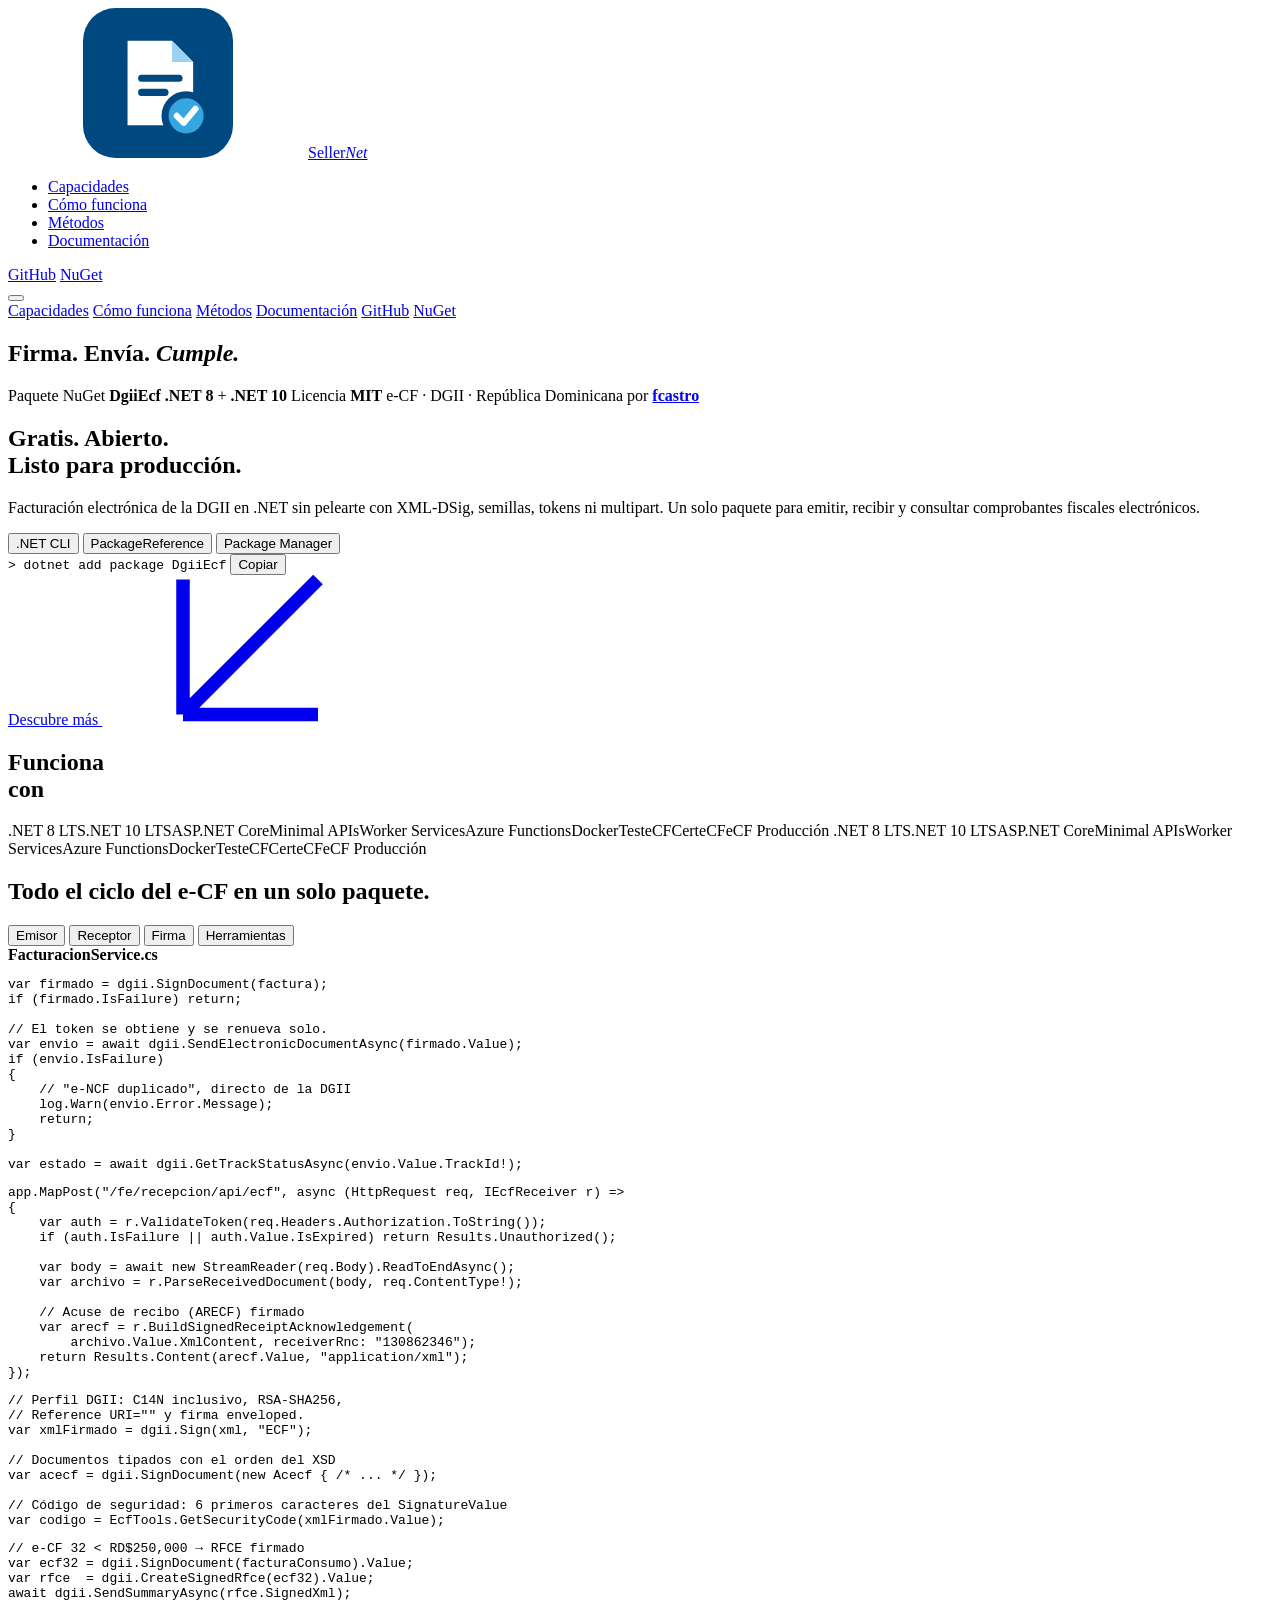
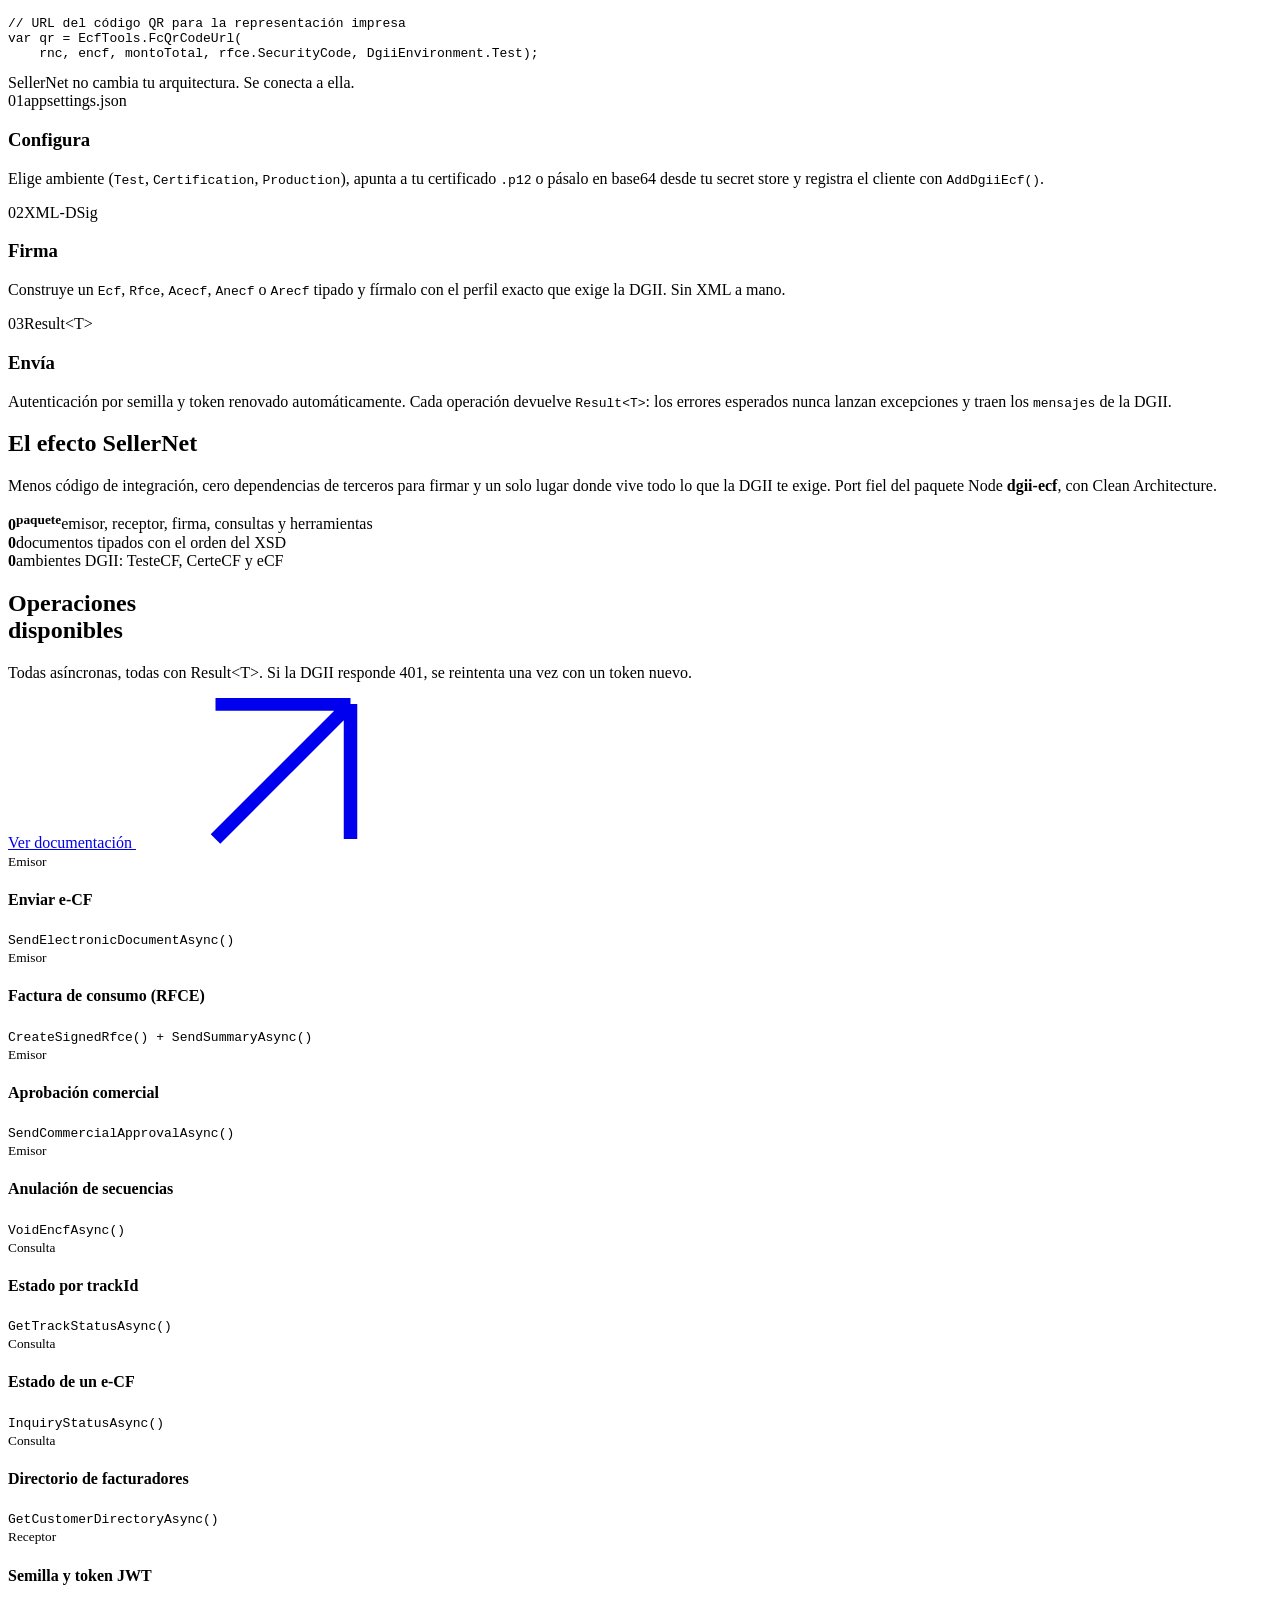
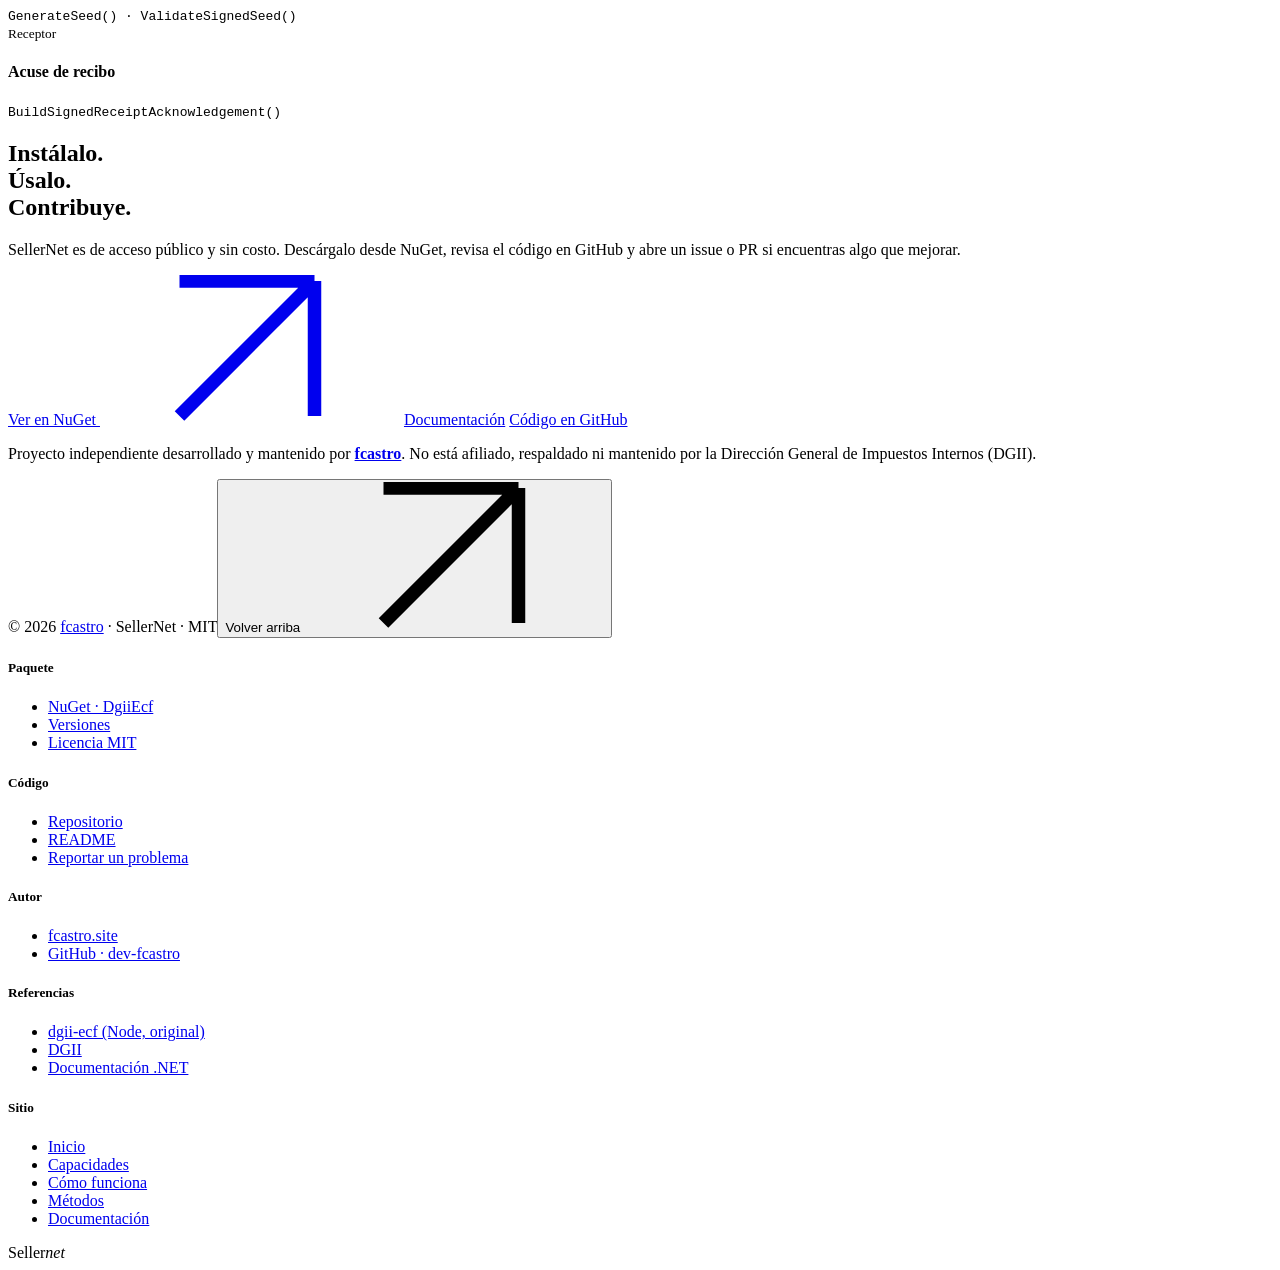
==== site/index.html @ 373ff08d "Add site.js and styles.css for landing page functionality and styling - Implement tabbed command ins" ====
<!doctype html>
<html lang="es">
<head>
<meta charset="utf-8">
<meta name="viewport" content="width=device-width, initial-scale=1">
<title>SellerNet · Facturación electrónica DGII para .NET</title>
<meta name="description" content="SellerNet: paquete NuGet gratuito y open source para la facturación electrónica (e-CF) de la DGII de República Dominicana en .NET 8 y .NET 10. Firma XML-DSig, envío, consultas, RFCE y receptor.">
<meta property="og:title" content="SellerNet · e-CF DGII para .NET">
<meta property="og:description" content="Firma, envía y recibe comprobantes fiscales electrónicos de la DGII desde .NET con un solo paquete NuGet.">
<meta property="og:type" content="website">
<meta name="twitter:card" content="summary">
<link rel="icon" href="/favicon.svg" type="image/svg+xml">
<link rel="preconnect" href="https://fonts.googleapis.com">
<link rel="preconnect" href="https://fonts.gstatic.com" crossorigin>
<link href="https://fonts.googleapis.com/css2?family=Space+Grotesk:wght@400;500;700&family=JetBrains+Mono:wght@400;600&display=swap" rel="stylesheet">
<link rel="stylesheet" href="/styles.css">
</head>
<body>

<svg width="0" height="0" style="position:absolute" aria-hidden="true">
  <symbol id="logo" viewBox="0 0 64 64">
    <rect width="64" height="64" rx="14" fill="#004880"/>
    <path d="M19 14h19l9 9v27H19z" fill="#fff"/>
    <path d="M38 14v9h9" fill="#9CD2F0"/>
    <path d="M25 30h16M25 36h10" stroke="#004880" stroke-width="3" stroke-linecap="round"/>
    <circle cx="44" cy="46" r="9" fill="#35A6E0" stroke="#004880" stroke-width="3"/>
    <path d="m40 46 3 3 5-6" stroke="#fff" stroke-width="2.6" stroke-linecap="round" stroke-linejoin="round" fill="none"/>
  </symbol>
  <symbol id="arrow-dr" viewBox="0 0 10 10"><path d="m9.4.3-9 9m0 0v-9m0 9h9" stroke="currentColor" stroke-width=".9" fill="none"/></symbol>
  <symbol id="arrow-ur" viewBox="0 0 10 10"><path d="m.3 9.4 9-9m0 0v9m0-9h-9" stroke="currentColor" stroke-width=".9" fill="none"/></symbol>
</svg>

<header>
  <div class="frame">
    <nav class="nav" aria-label="Principal">
      <a href="/" class="logo" aria-label="SellerNet, inicio"><svg><use href="#logo"/></svg><span>Seller<em>Net</em></span></a>
      <ul>
        <li><a href="/#capacidades">Capacidades</a></li>
        <li><a href="/#como">Cómo funciona</a></li>
        <li><a href="/#metodos">Métodos</a></li>
        <li><a href="/docs">Documentación</a></li>
      </ul>
      <div class="nav-cta">
        <a class="btn-ghost" href="https://github.com/dev-fcastro/dgii-ecf" target="_blank" rel="noopener"><i></i><i></i><i></i><i></i>GitHub</a>
        <a class="btn" href="https://www.nuget.org/packages/DgiiEcf" target="_blank" rel="noopener">NuGet</a>
      </div>
      <button class="burger" aria-label="Menú" aria-expanded="false" aria-controls="mmenu"><span></span><span></span></button>
    </nav>
  </div>
  <div class="h-rule"></div>
  <div class="mobile-menu" id="mmenu">
    <a href="/#capacidades">Capacidades</a>
    <a href="/#como">Cómo funciona</a>
    <a href="/#metodos">Métodos</a>
    <a href="/docs">Documentación</a>
    <a href="https://github.com/dev-fcastro/dgii-ecf" target="_blank" rel="noopener">GitHub</a>
    <a href="https://www.nuget.org/packages/DgiiEcf" target="_blank" rel="noopener">NuGet</a>
  </div>
</header>

<main>
  <!-- HERO -->
  <section>
    <div class="frame">
      <div class="hero-title">
        <h1>
          <span class="ln" style="--i:0">Firma.</span>
          <span class="ln" style="--i:1">Envía.</span>
          <span class="ln" style="--i:2"><em>Cumple.</em></span>
        </h1>
        <div class="hero-kicker">
          <span>Paquete NuGet <b>DgiiEcf</b></span>
          <span><b>.NET 8</b> + <b>.NET 10</b></span>
          <span>Licencia <b>MIT</b></span>
          <span>e-CF · DGII · República Dominicana</span>
          <span>por <a href="https://www.fcastro.site" target="_blank" rel="noopener"><b>fcastro</b></a></span>
        </div>
      </div>
    </div>
    <div class="h-rule"></div>
    <div class="frame">
      <div class="hero-free">
        <div>
          <h2>Gratis. Abierto.<br>Listo para producción.</h2>
          <p class="muted">Facturación electrónica de la DGII en .NET sin pelearte con XML-DSig, semillas, tokens ni multipart. Un solo paquete para emitir, recibir y consultar comprobantes fiscales electrónicos.</p>
        </div>
        <div class="install" id="install">
          <div class="install-tabs" role="tablist">
            <button role="tab" aria-selected="true" data-cmd="dotnet add package DgiiEcf" data-prefix="&gt;">.NET CLI</button>
            <button role="tab" aria-selected="false" data-cmd='&lt;PackageReference Include="DgiiEcf" Version="1.0.0" /&gt;' data-prefix="">PackageReference</button>
            <button role="tab" aria-selected="false" data-cmd="Install-Package DgiiEcf" data-prefix="PM&gt;">Package Manager</button>
          </div>
          <div class="install-body">
            <code><span class="p">&gt; </span><span class="cmd">dotnet add package DgiiEcf</span></code>
            <button class="copy" type="button">Copiar</button>
          </div>
        </div>
        <a href="#capacidades" class="scroll-hint">Descubre más <svg class="arrow"><use href="#arrow-dr"/></svg></a>
      </div>
    </div>
    <div class="h-rule"></div>
    <div class="frame">
      <div class="works">
        <h2>Funciona<br>con</h2>
        <div class="marquee" aria-label="Compatibilidad">
          <div class="marquee-track">
            <span>.NET 8 LTS</span><span>.NET 10 LTS</span><span>ASP.NET Core</span><span>Minimal APIs</span><span>Worker Services</span><span>Azure Functions</span><span>Docker</span><span>TesteCF</span><span>CerteCF</span><span>eCF Producción</span>
            <span aria-hidden="true">.NET 8 LTS</span><span aria-hidden="true">.NET 10 LTS</span><span aria-hidden="true">ASP.NET Core</span><span aria-hidden="true">Minimal APIs</span><span aria-hidden="true">Worker Services</span><span aria-hidden="true">Azure Functions</span><span aria-hidden="true">Docker</span><span aria-hidden="true">TesteCF</span><span aria-hidden="true">CerteCF</span><span aria-hidden="true">eCF Producción</span>
          </div>
        </div>
      </div>
    </div>
    <div class="h-rule"></div>
  </section>

  <!-- CAPACIDADES -->
  <section id="capacidades">
    <div class="frame">
      <div class="help">
        <div class="help-left">
          <h2 class="h2 reveal">Todo el ciclo del e-CF en un solo paquete.</h2>
          <div>
            <div class="roles" role="tablist" aria-label="Capacidades">
              <button role="tab" aria-selected="true" data-role="emisor">Emisor</button>
              <button role="tab" aria-selected="false" data-role="receptor">Receptor</button>
              <button role="tab" aria-selected="false" data-role="firma">Firma</button>
              <button role="tab" aria-selected="false" data-role="tools">Herramientas</button>
            </div>
            <div class="tags" id="tags"></div>
          </div>
        </div>
        <div class="help-right">
          <div class="window">
            <div class="window-bar"><i></i><i></i><i></i><b id="fname">FacturacionService.cs</b></div>
            <pre class="code-pane on" data-pane="emisor"><span class="k">var</span> firmado = dgii.<span class="m">SignDocument</span>(factura);
<span class="k">if</span> (firmado.IsFailure) <span class="k">return</span>;

<span class="c">// El token se obtiene y se renueva solo.</span>
<span class="k">var</span> envio = <span class="k">await</span> dgii.<span class="m">SendElectronicDocumentAsync</span>(firmado.Value);
<span class="k">if</span> (envio.IsFailure)
{
    <span class="c">// "e-NCF duplicado", directo de la DGII</span>
    log.<span class="m">Warn</span>(envio.Error.Message);
    <span class="k">return</span>;
}

<span class="k">var</span> estado = <span class="k">await</span> dgii.<span class="m">GetTrackStatusAsync</span>(envio.Value.TrackId!);</pre>
            <pre class="code-pane" data-pane="receptor">app.<span class="m">MapPost</span>(<span class="s">"/fe/recepcion/api/ecf"</span>, <span class="k">async</span> (<span class="t">HttpRequest</span> req, <span class="t">IEcfReceiver</span> r) =&gt;
{
    <span class="k">var</span> auth = r.<span class="m">ValidateToken</span>(req.Headers.Authorization.<span class="m">ToString</span>());
    <span class="k">if</span> (auth.IsFailure || auth.Value.IsExpired) <span class="k">return</span> <span class="t">Results</span>.<span class="m">Unauthorized</span>();

    <span class="k">var</span> body = <span class="k">await new</span> <span class="t">StreamReader</span>(req.Body).<span class="m">ReadToEndAsync</span>();
    <span class="k">var</span> archivo = r.<span class="m">ParseReceivedDocument</span>(body, req.ContentType!);

    <span class="c">// Acuse de recibo (ARECF) firmado</span>
    <span class="k">var</span> arecf = r.<span class="m">BuildSignedReceiptAcknowledgement</span>(
        archivo.Value.XmlContent, receiverRnc: <span class="s">"130862346"</span>);
    <span class="k">return</span> <span class="t">Results</span>.<span class="m">Content</span>(arecf.Value, <span class="s">"application/xml"</span>);
});</pre>
            <pre class="code-pane" data-pane="firma"><span class="c">// Perfil DGII: C14N inclusivo, RSA-SHA256,</span>
<span class="c">// Reference URI="" y firma enveloped.</span>
<span class="k">var</span> xmlFirmado = dgii.<span class="m">Sign</span>(xml, <span class="s">"ECF"</span>);

<span class="c">// Documentos tipados con el orden del XSD</span>
<span class="k">var</span> acecf = dgii.<span class="m">SignDocument</span>(<span class="k">new</span> <span class="t">Acecf</span> { <span class="c">/* ... */</span> });

<span class="c">// Código de seguridad: 6 primeros caracteres del SignatureValue</span>
<span class="k">var</span> codigo = <span class="t">EcfTools</span>.<span class="m">GetSecurityCode</span>(xmlFirmado.Value);</pre>
            <pre class="code-pane" data-pane="tools"><span class="c">// e-CF 32 &lt; RD$250,000 → RFCE firmado</span>
<span class="k">var</span> ecf32 = dgii.<span class="m">SignDocument</span>(facturaConsumo).Value;
<span class="k">var</span> rfce  = dgii.<span class="m">CreateSignedRfce</span>(ecf32).Value;
<span class="k">await</span> dgii.<span class="m">SendSummaryAsync</span>(rfce.SignedXml);

<span class="c">// URL del código QR para la representación impresa</span>
<span class="k">var</span> qr = <span class="t">EcfTools</span>.<span class="m">FcQrCodeUrl</span>(
    rnc, encf, montoTotal, rfce.SecurityCode, <span class="t">DgiiEnvironment</span>.Test);</pre>
          </div>
        </div>
      </div>
    </div>
    <div class="h-rule"></div>
  </section>

  <!-- COMO FUNCIONA -->
  <section id="como">
    <div class="frame">
      <div class="stack">
        <div class="stack-title"><div>SellerNet no cambia tu arquitectura. <span>Se conecta a ella.</span></div></div>
        <div class="cards">
          <article class="card">
            <div class="num"><span>01</span><span>appsettings.json</span></div>
            <div>
              <h3>Configura</h3>
              <p>Elige ambiente (<code>Test</code>, <code>Certification</code>, <code>Production</code>), apunta a tu certificado <code>.p12</code> o pásalo en base64 desde tu secret store y registra el cliente con <code>AddDgiiEcf()</code>.</p>
            </div>
          </article>
          <article class="card">
            <div class="num"><span>02</span><span>XML-DSig</span></div>
            <div>
              <h3>Firma</h3>
              <p>Construye un <code>Ecf</code>, <code>Rfce</code>, <code>Acecf</code>, <code>Anecf</code> o <code>Arecf</code> tipado y fírmalo con el perfil exacto que exige la DGII. Sin XML a mano.</p>
            </div>
          </article>
          <article class="card">
            <div class="num"><span>03</span><span>Result&lt;T&gt;</span></div>
            <div>
              <h3>Envía</h3>
              <p>Autenticación por semilla y token renovado automáticamente. Cada operación devuelve <code>Result&lt;T&gt;</code>: los errores esperados nunca lanzan excepciones y traen los <code>mensajes</code> de la DGII.</p>
            </div>
          </article>
        </div>
      </div>
    </div>
    <div class="h-rule"></div>
  </section>

  <!-- NUMEROS -->
  <section>
    <div class="frame">
      <div class="effect">
        <div class="effect-intro">
          <h2 class="h2 reveal">El efecto SellerNet</h2>
          <p class="caps muted">Menos código de integración, cero dependencias de terceros para firmar y un solo lugar donde vive todo lo que la DGII te exige. Port fiel del paquete Node <b>dgii-ecf</b>, con Clean Architecture.</p>
        </div>
        <div class="effect-grid">
          <div class="stat big"><b><span data-count="1">0</span><sup>paquete</sup></b><span class="caps">emisor, receptor, firma, consultas y herramientas</span></div>
          <div class="stat"><b><span data-count="5">0</span></b><span class="caps">documentos tipados con el orden del XSD</span></div>
          <div class="stat"><b><span data-count="3">0</span></b><span class="caps">ambientes DGII: TesteCF, CerteCF y eCF</span></div>
        </div>
      </div>
    </div>
    <div class="h-rule"></div>
  </section>

  <!-- API -->
  <section id="metodos" class="dark">
    <div class="frame">
      <div class="api">
        <div class="api-head">
          <h2 class="h2 reveal">Operaciones<br>disponibles</h2>
          <p>Todas asíncronas, todas con <code style="font-family:var(--mono)">Result&lt;T&gt;</code>. Si la DGII responde 401, se reintenta una vez con un token nuevo.</p>
          <a class="btn light" href="/docs">Ver documentación <svg class="arrow"><use href="#arrow-ur"/></svg></a>
        </div>
        <div class="ops">
          <div class="op"><small>Emisor</small><h4>Enviar e-CF</h4><code>SendElectronicDocumentAsync()</code></div>
          <div class="op"><small>Emisor</small><h4>Factura de consumo (RFCE)</h4><code>CreateSignedRfce() + SendSummaryAsync()</code></div>
          <div class="op"><small>Emisor</small><h4>Aprobación comercial</h4><code>SendCommercialApprovalAsync()</code></div>
          <div class="op"><small>Emisor</small><h4>Anulación de secuencias</h4><code>VoidEncfAsync()</code></div>
          <div class="op"><small>Consulta</small><h4>Estado por trackId</h4><code>GetTrackStatusAsync()</code></div>
          <div class="op"><small>Consulta</small><h4>Estado de un e-CF</h4><code>InquiryStatusAsync()</code></div>
          <div class="op"><small>Consulta</small><h4>Directorio de facturadores</h4><code>GetCustomerDirectoryAsync()</code></div>
          <div class="op"><small>Receptor</small><h4>Semilla y token JWT</h4><code>GenerateSeed() · ValidateSignedSeed()</code></div>
          <div class="op"><small>Receptor</small><h4>Acuse de recibo</h4><code>BuildSignedReceiptAcknowledgement()</code></div>
        </div>
      </div>
    </div>
  </section>

  <!-- CTA -->
  <section>
    <div class="frame">
      <div class="cta">
        <h2 class="reveal">Instálalo.<br>Úsalo.<br><span>Contribuye.</span></h2>
        <div class="cta-actions">
          <p class="caps muted">SellerNet es de acceso público y sin costo. Descárgalo desde NuGet, revisa el código en GitHub y abre un issue o PR si encuentras algo que mejorar.</p>
          <div>
            <a class="btn" href="https://www.nuget.org/packages/DgiiEcf" target="_blank" rel="noopener">Ver en NuGet <svg class="arrow"><use href="#arrow-ur"/></svg></a>
            <a class="btn-ghost" href="/docs"><i></i><i></i><i></i><i></i>Documentación</a>
            <a class="btn-ghost" href="https://github.com/dev-fcastro/dgii-ecf" target="_blank" rel="noopener"><i></i><i></i><i></i><i></i>Código en GitHub</a>
          </div>
        </div>
        <span class="sq bl"></span><span class="sq br"></span>
      </div>
    </div>
    <div class="h-rule"></div>
    <div class="frame"><p class="disclaimer">Proyecto independiente desarrollado y mantenido por <a href="https://www.fcastro.site" target="_blank" rel="noopener"><b>fcastro</b></a>. No está afiliado, respaldado ni mantenido por la Dirección General de Impuestos Internos (DGII).</p></div>
  </section>
</main>

<footer>
  <div class="frame">
    <div class="foot-top"><span>© 2026 <a href="https://www.fcastro.site" target="_blank" rel="noopener">fcastro</a> · SellerNet · MIT</span><button type="button" id="totop">Volver arriba <svg class="arrow"><use href="#arrow-ur"/></svg></button></div>
  </div>
  <div class="h-rule"></div>
  <div class="frame">
    <div class="foot-nav">
      <div><h5>Paquete</h5><ul>
        <li><a href="https://www.nuget.org/packages/DgiiEcf" target="_blank" rel="noopener">NuGet · DgiiEcf</a></li>
        <li><a href="https://www.nuget.org/packages/DgiiEcf#versions-body-tab" target="_blank" rel="noopener">Versiones</a></li>
        <li><a href="https://github.com/dev-fcastro/dgii-ecf/blob/master/LICENSE" target="_blank" rel="noopener">Licencia MIT</a></li>
      </ul></div>
      <div><h5>Código</h5><ul>
        <li><a href="https://github.com/dev-fcastro/dgii-ecf" target="_blank" rel="noopener">Repositorio</a></li>
        <li><a href="https://github.com/dev-fcastro/dgii-ecf#readme" target="_blank" rel="noopener">README</a></li>
        <li><a href="https://github.com/dev-fcastro/dgii-ecf/issues" target="_blank" rel="noopener">Reportar un problema</a></li>
      </ul></div>
      <div><h5>Autor</h5><ul>
        <li><a href="https://www.fcastro.site" target="_blank" rel="noopener">fcastro.site</a></li>
        <li><a href="https://github.com/dev-fcastro" target="_blank" rel="noopener">GitHub · dev-fcastro</a></li>
      </ul></div>
      <div><h5>Referencias</h5><ul>
        <li><a href="https://github.com/victors1681/dgii-ecf" target="_blank" rel="noopener">dgii-ecf (Node, original)</a></li>
        <li><a href="https://dgii.gov.do" target="_blank" rel="noopener">DGII</a></li>
        <li><a href="https://learn.microsoft.com/dotnet/" target="_blank" rel="noopener">Documentación .NET</a></li>
      </ul></div>
      <div><h5>Sitio</h5><ul>
        <li><a href="/">Inicio</a></li>
        <li><a href="/#capacidades">Capacidades</a></li>
        <li><a href="/#como">Cómo funciona</a></li>
        <li><a href="/#metodos">Métodos</a></li>
        <li><a href="/docs">Documentación</a></li>
      </ul></div>
    </div>
  </div>
  <div class="h-rule"></div>
  <div class="frame"><div class="foot-logo" aria-hidden="true"><span>Seller<em>net</em></span></div></div>
</footer>

<script src="/site.js" defer></script>
</body>
</html>
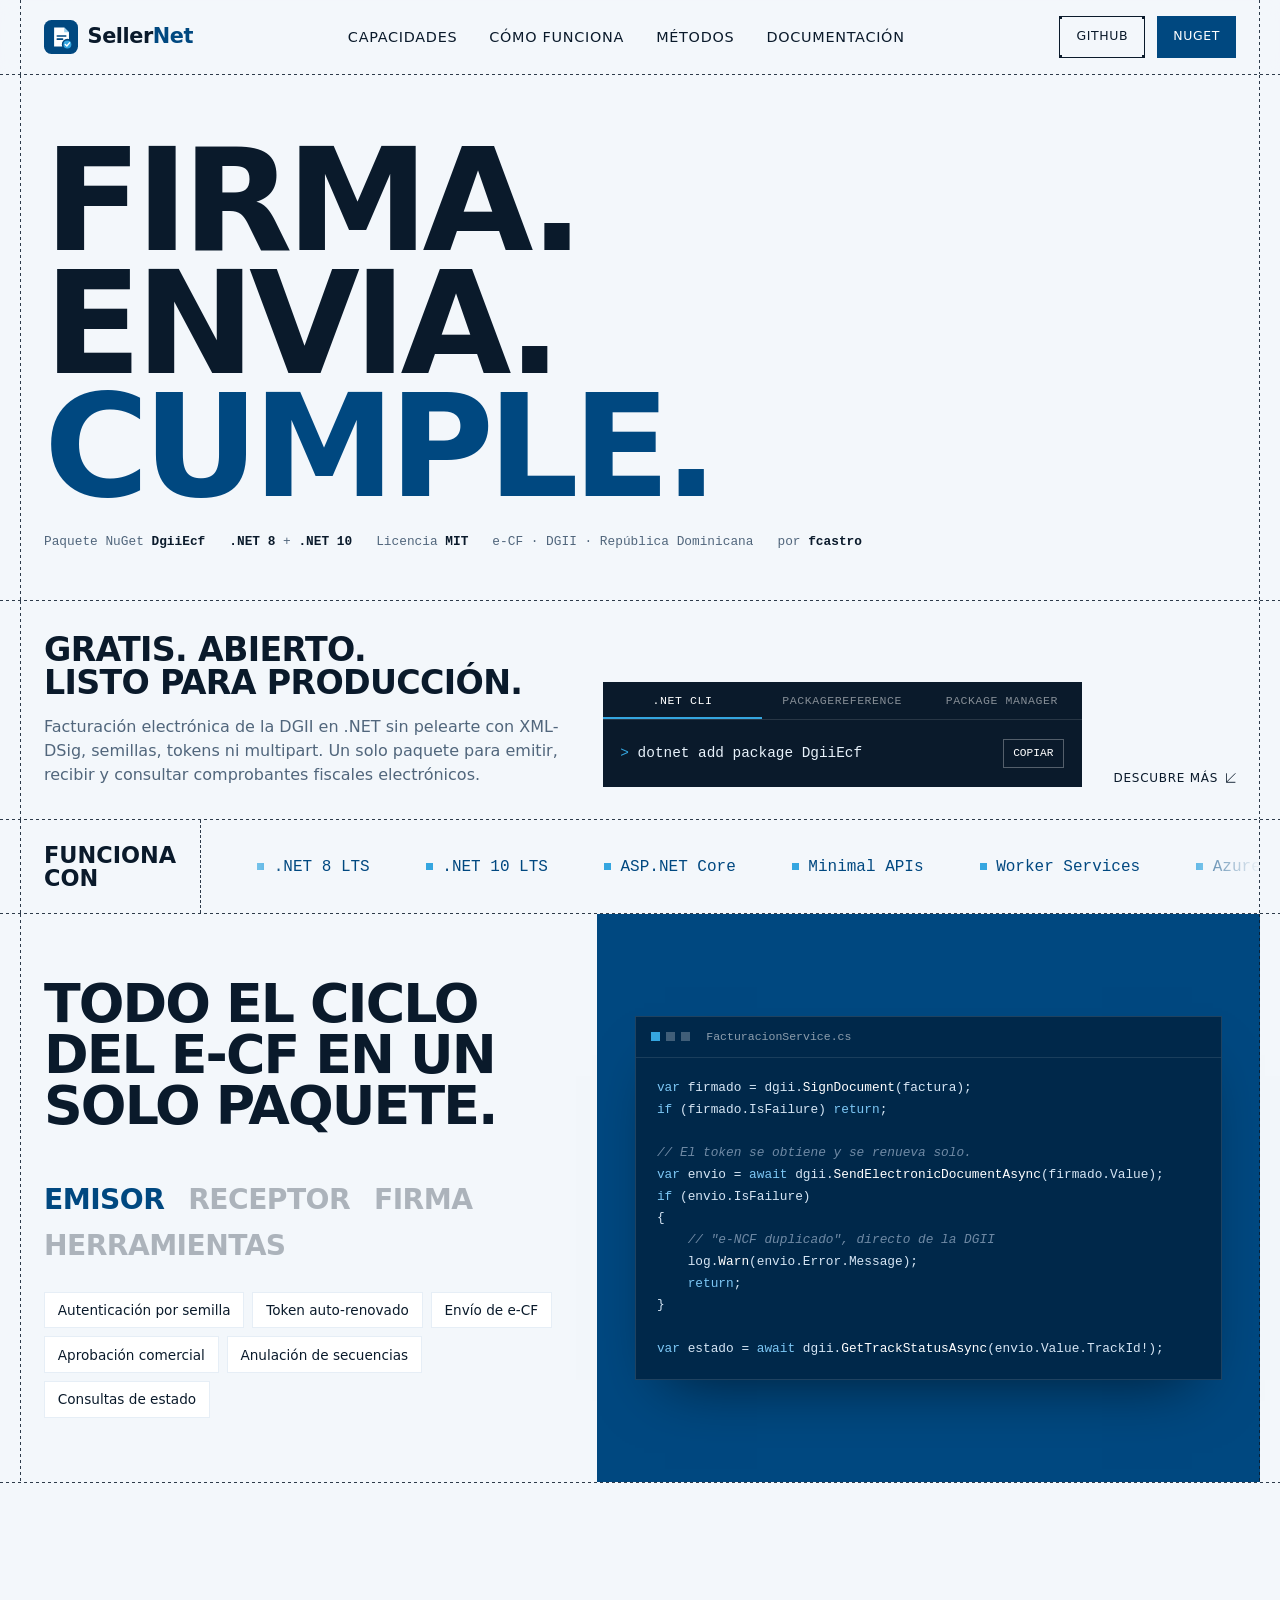
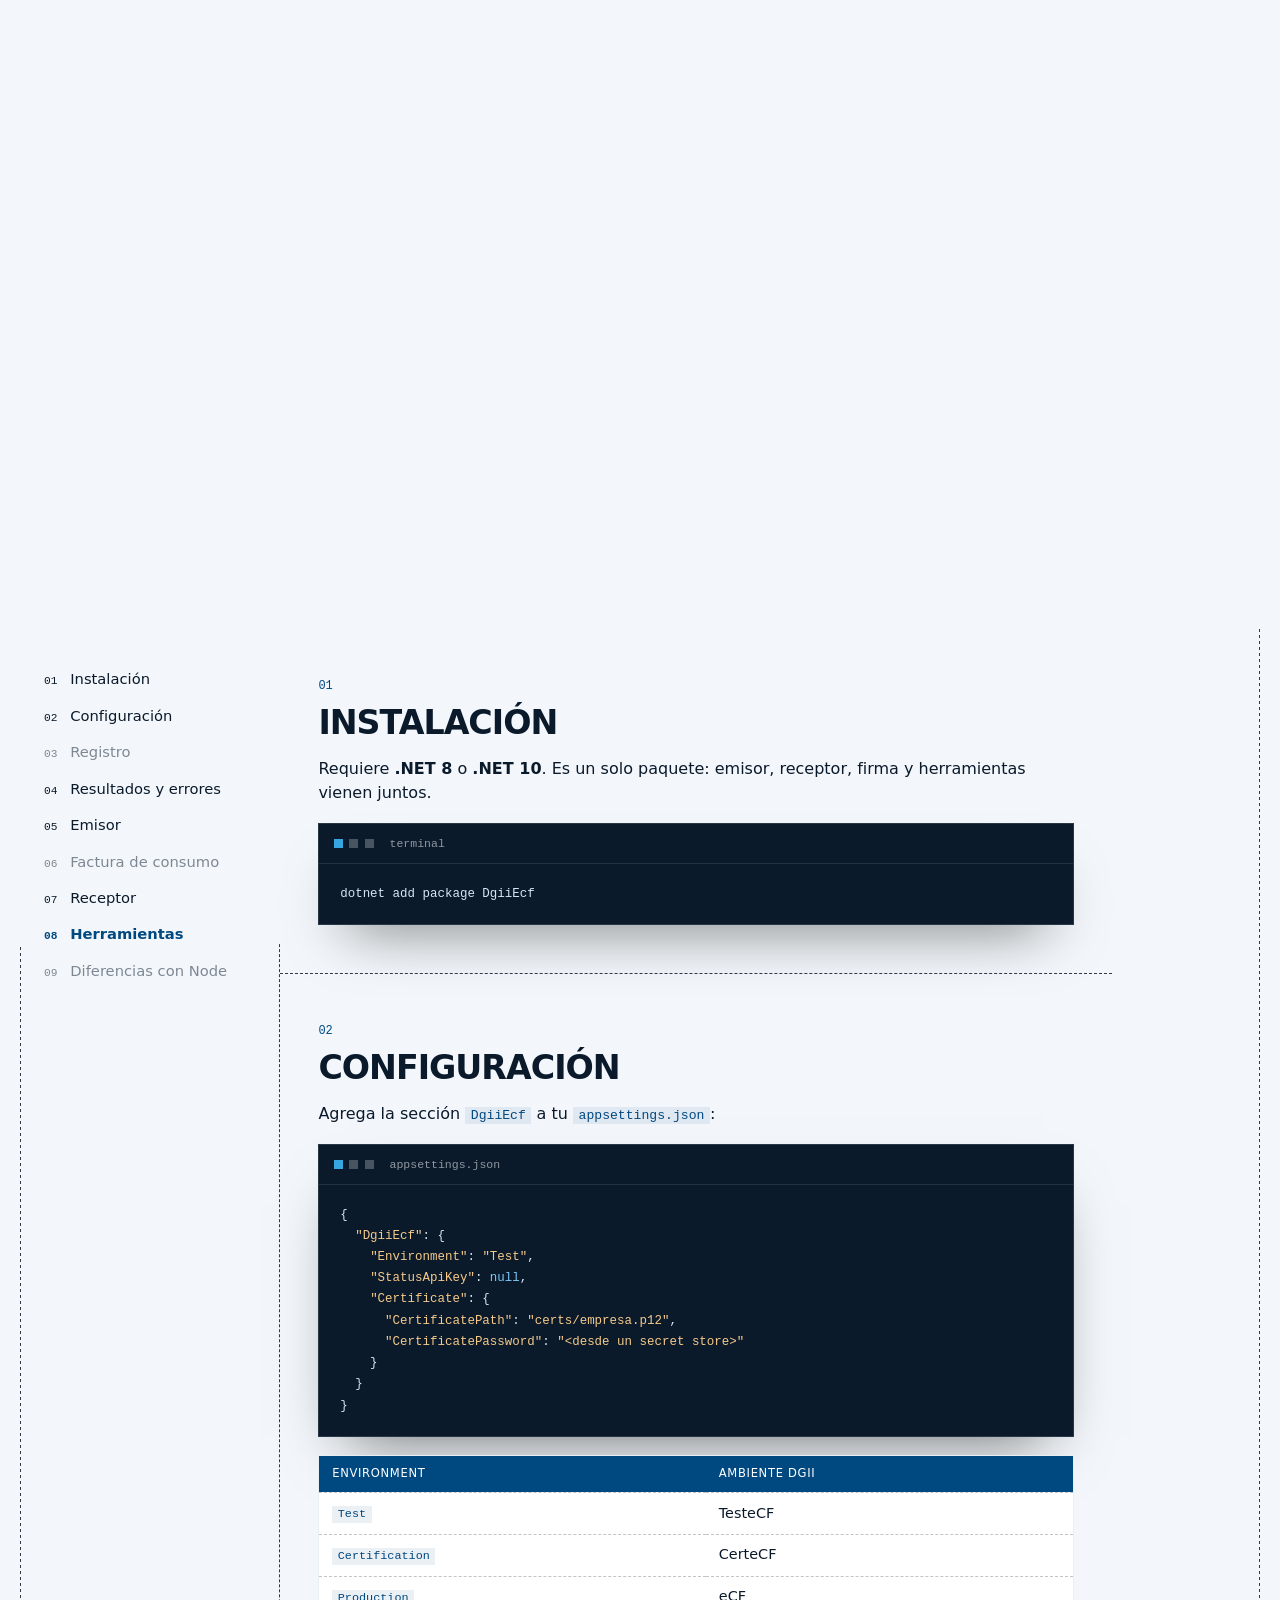
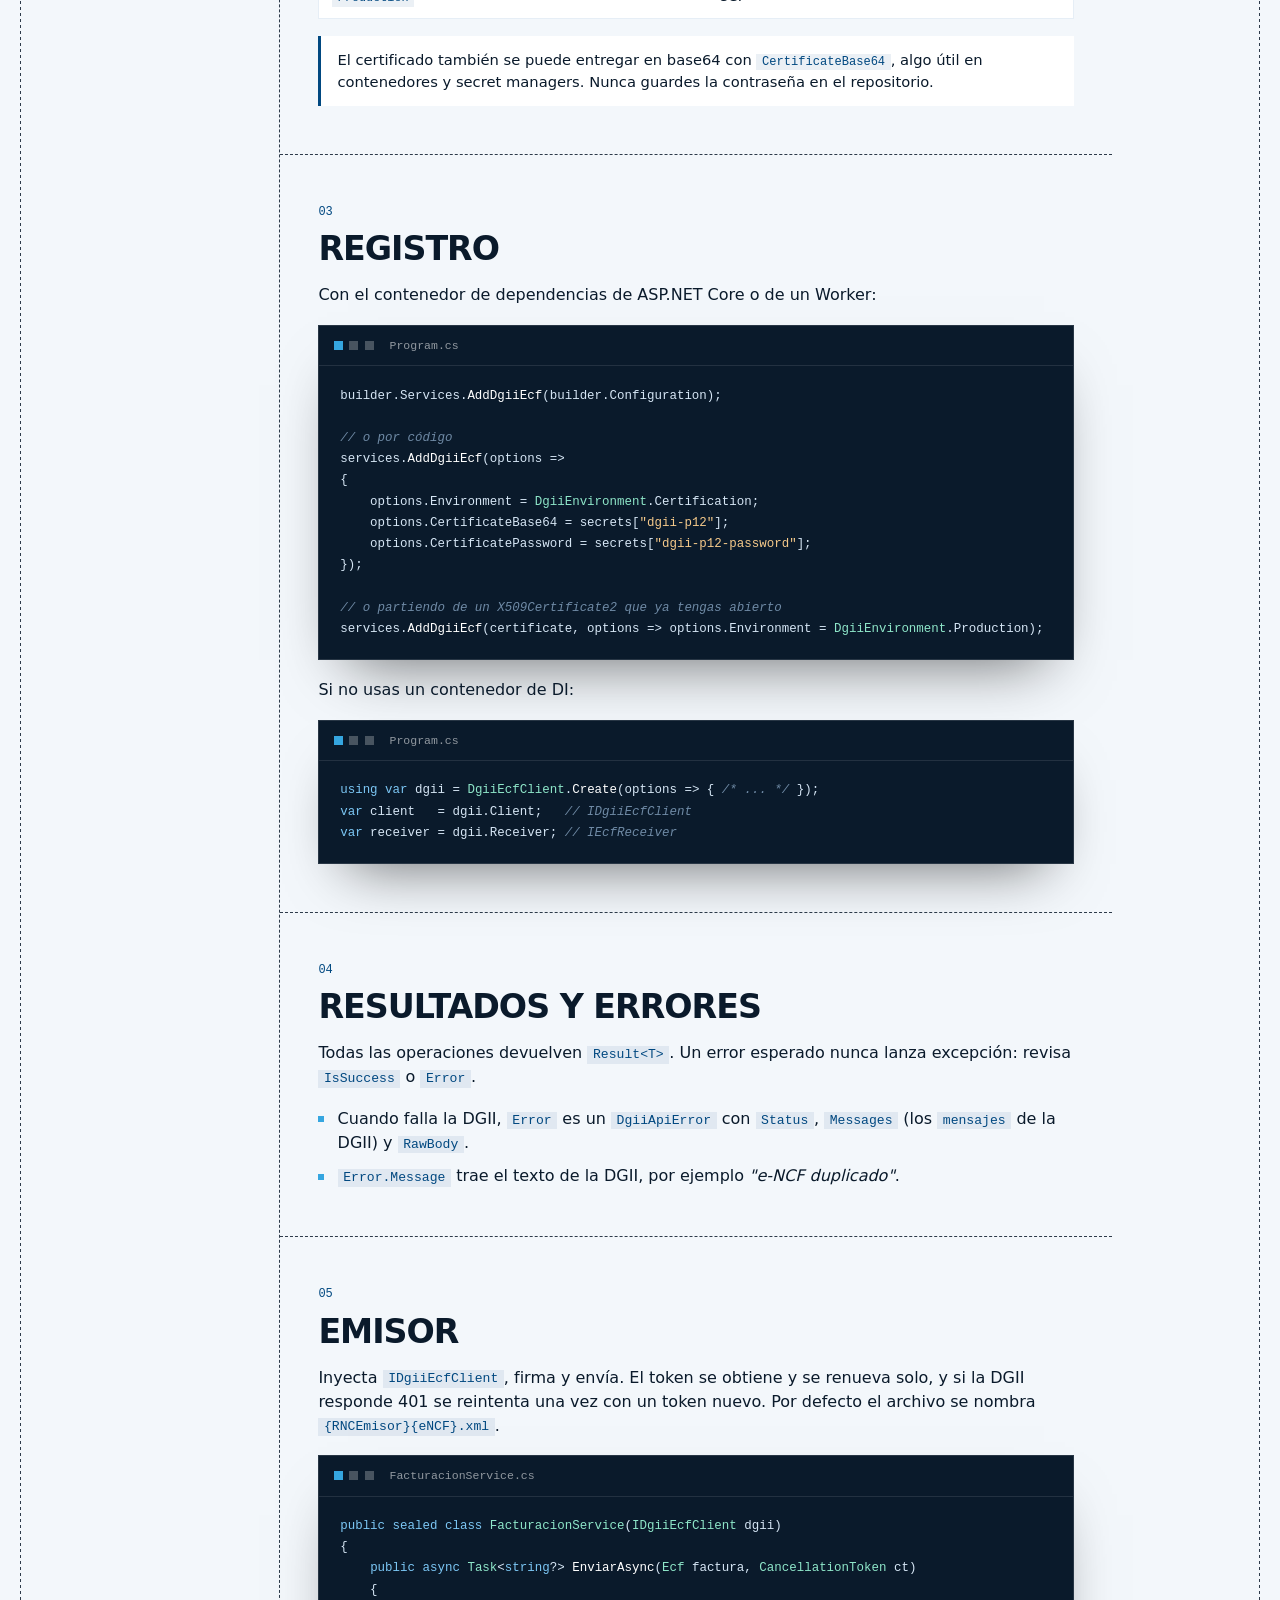
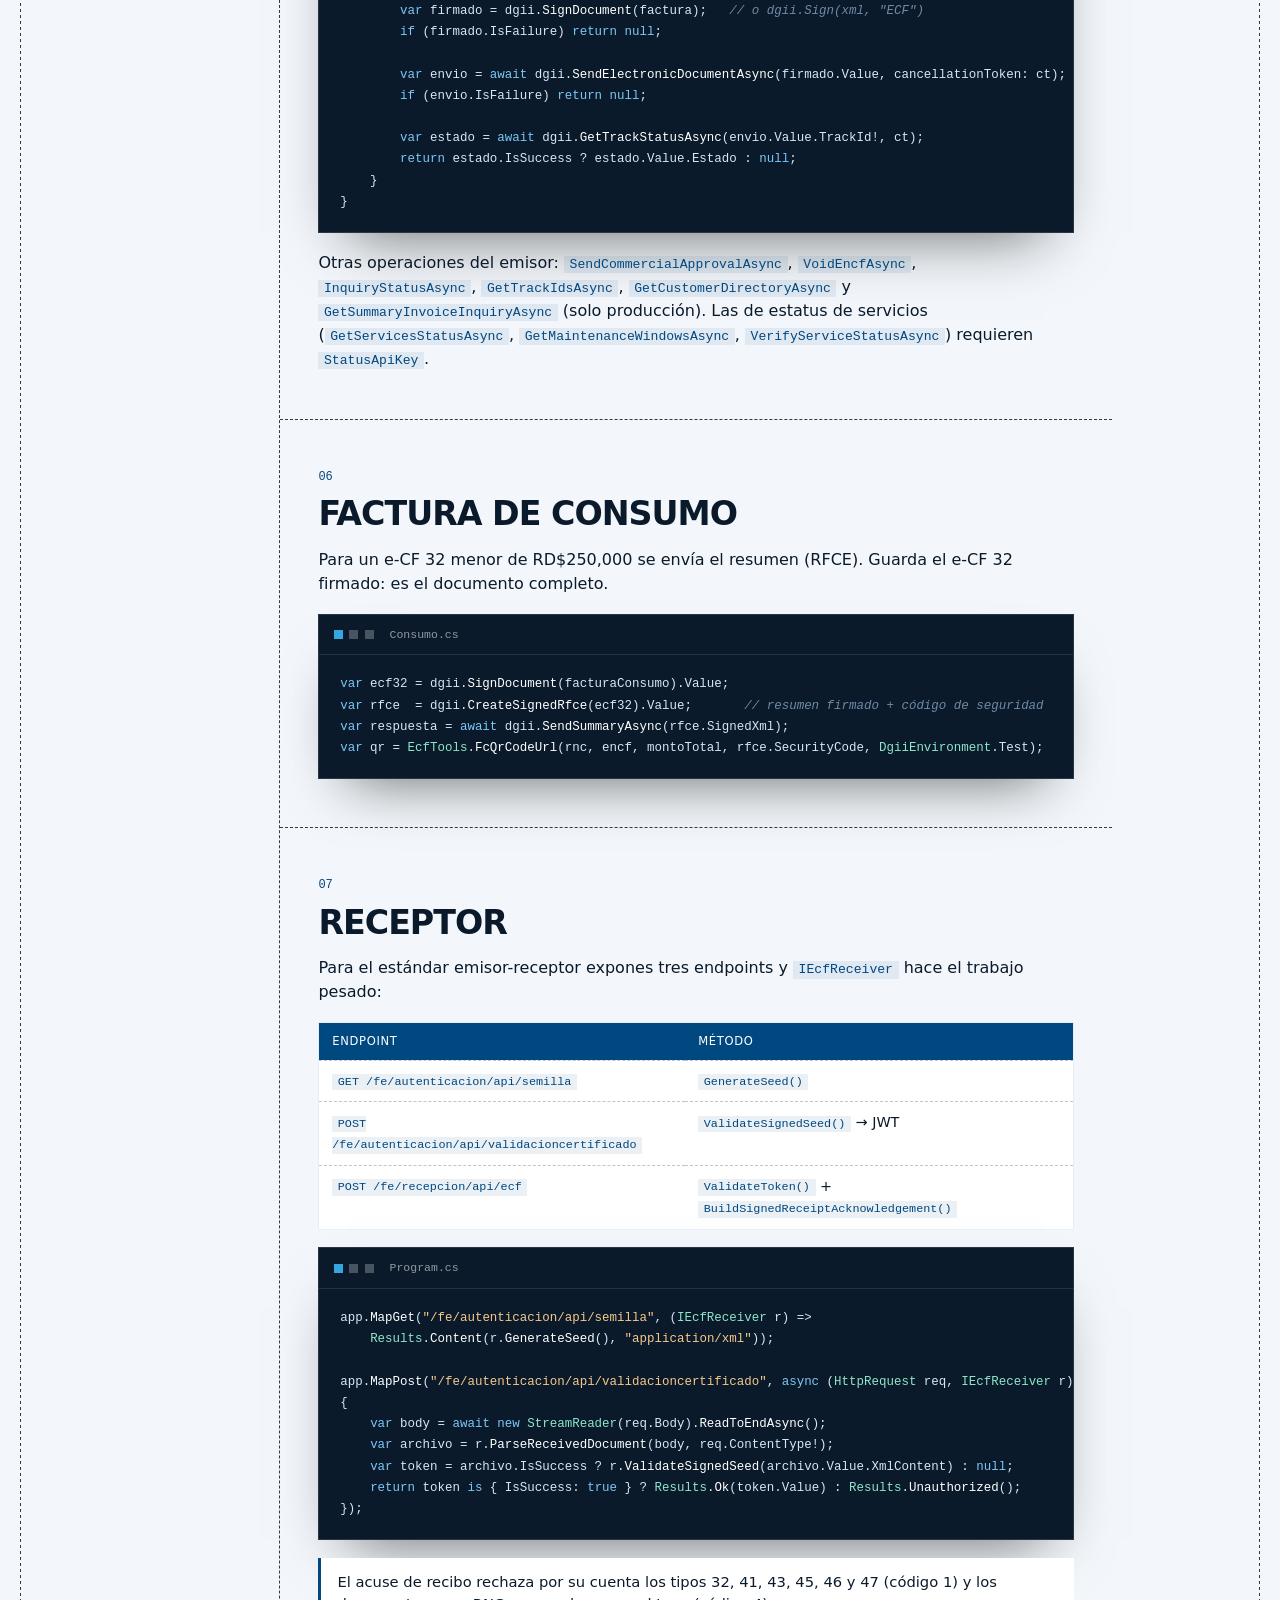
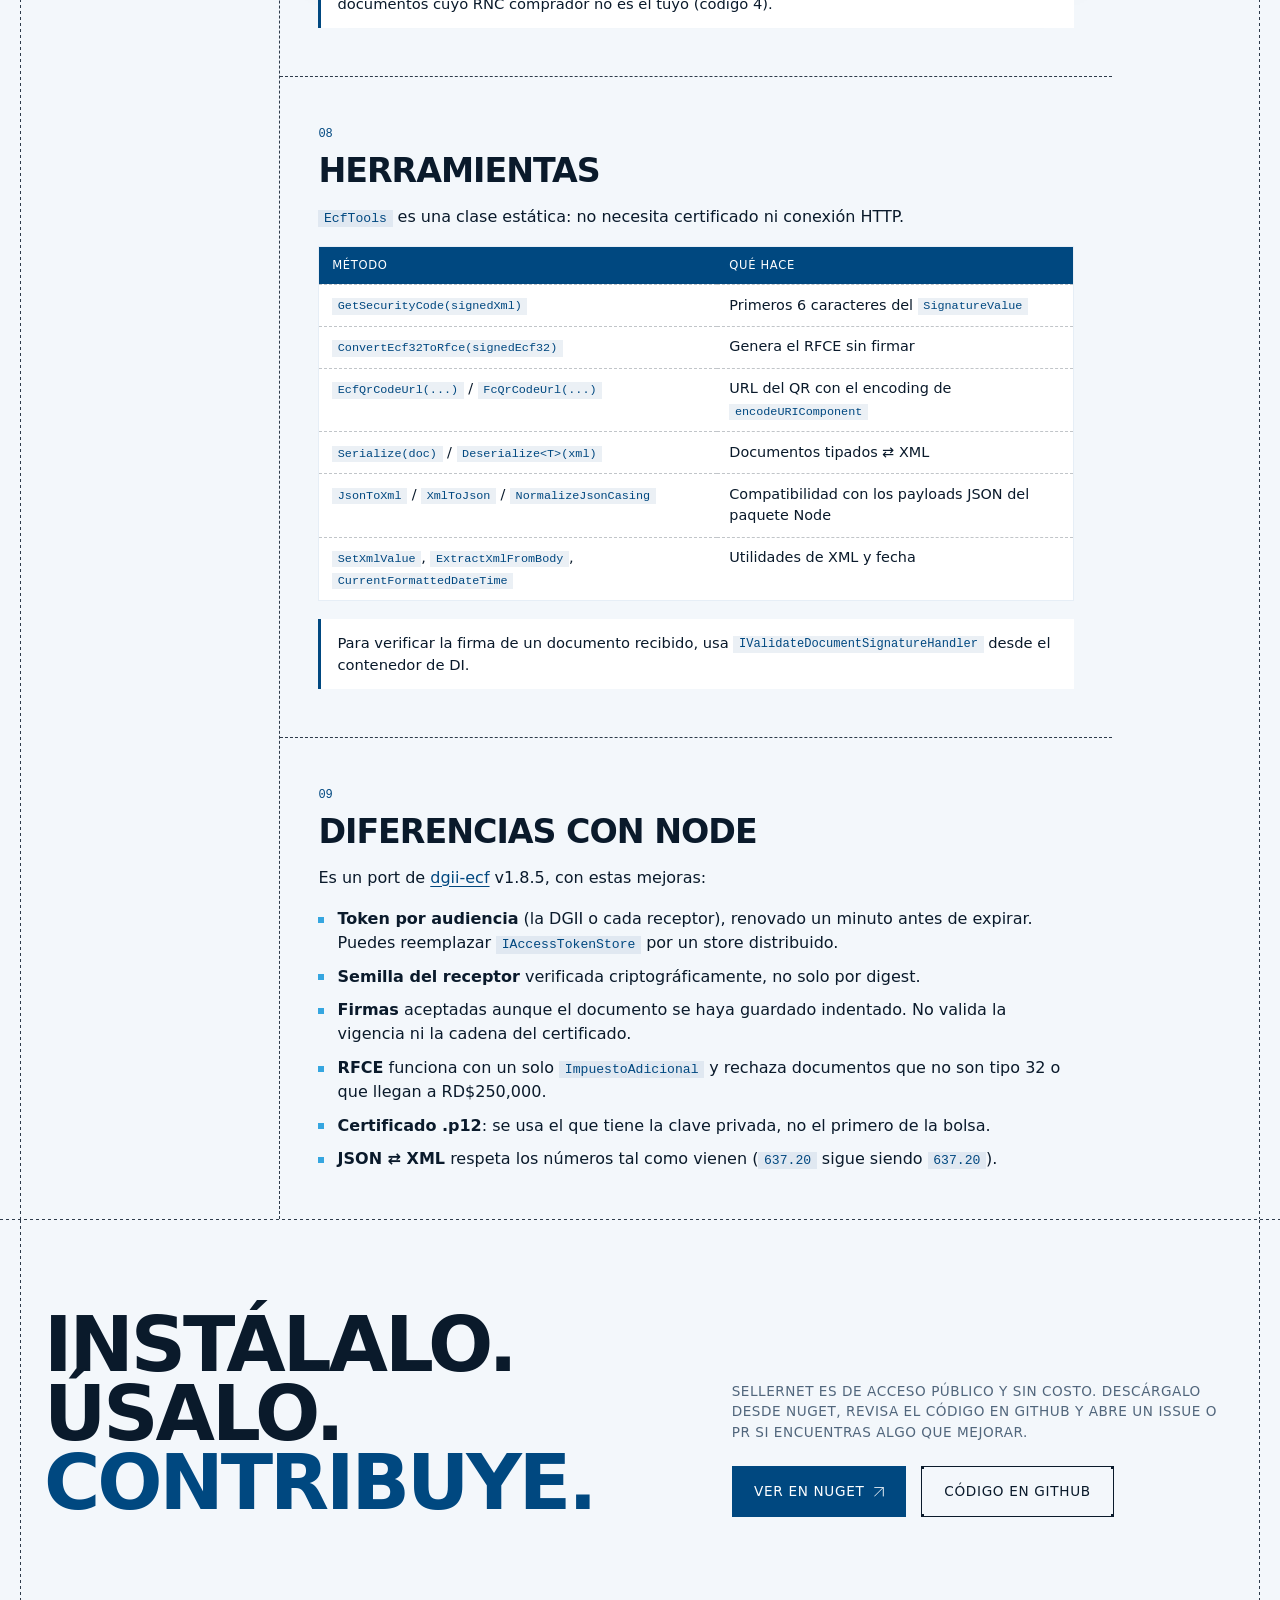
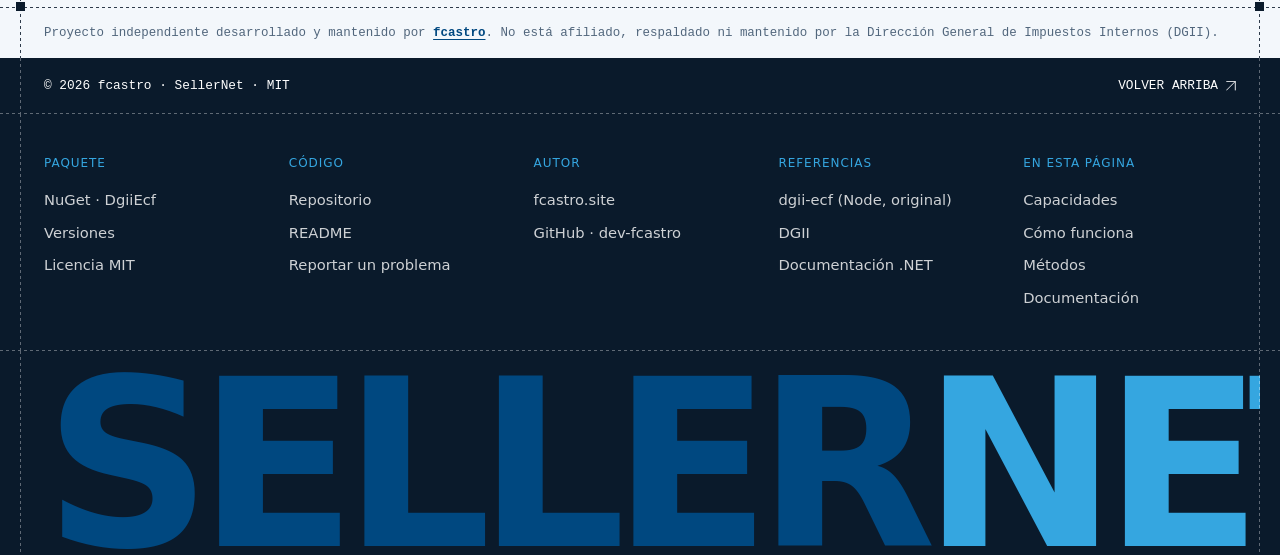
==== commit 79ffcfef: "Merge pull request #1 from dev-fcastro/chore/repo-decoration Rebrand del sitio a SellerNet, badges y" ====
--- a/site/index.html
+++ b/site/index.html
@@ -9,11 +9,280 @@
 <meta property="og:description" content="Firma, envía y recibe comprobantes fiscales electrónicos de la DGII desde .NET con un solo paquete NuGet.">
 <meta property="og:type" content="website">
 <meta name="twitter:card" content="summary">
-<link rel="icon" href="/favicon.svg" type="image/svg+xml">
+<link rel="icon" href="favicon.svg" type="image/svg+xml">
 <link rel="preconnect" href="https://fonts.googleapis.com">
 <link rel="preconnect" href="https://fonts.gstatic.com" crossorigin>
 <link href="https://fonts.googleapis.com/css2?family=Space+Grotesk:wght@400;500;700&family=JetBrains+Mono:wght@400;600&display=swap" rel="stylesheet">
-<link rel="stylesheet" href="/styles.css">
+<style>
+:root{
+  --navy:#004880;      /* NuGet */
+  --navy-deep:#00284a;
+  --blue:#0078d4;
+  --sky:#35a6e0;
+  --ice:#9cd2f0;
+  --paper:#f3f7fb;
+  --paper-2:#e6eef6;
+  --ink:#0a1a2b;
+  --muted:#51667c;
+  --line:rgba(10,26,43,.85);
+  --line-w:rgba(255,255,255,.85);
+  --wrap:1240px;
+  --mono:"JetBrains Mono",ui-monospace,Consolas,monospace;
+  --sans:"Space Grotesk",system-ui,sans-serif;
+}
+*{box-sizing:border-box;margin:0;padding:0}
+html{scroll-behavior:smooth}
+html,body{overflow-x:clip}
+body{background:var(--paper);color:var(--ink);font-family:var(--sans);font-size:16px;line-height:1.5;-webkit-font-smoothing:antialiased}
+a{color:inherit;text-decoration:none}
+img,svg{display:block}
+.caps{text-transform:uppercase;letter-spacing:.04em;font-size:.85rem}
+.muted{color:var(--muted)}
+
+/* ---------- dotted structure ---------- */
+.h-rule{height:1px;background:repeating-linear-gradient(to right,var(--line) 0 3px,transparent 3px 6px)}
+.dark .h-rule{background:repeating-linear-gradient(to right,var(--line-w) 0 3px,transparent 3px 6px)}
+.frame{position:relative;max-width:var(--wrap);margin:0 auto}
+.frame::before,.frame::after{content:"";position:absolute;top:0;bottom:0;width:1px;background:repeating-linear-gradient(to bottom,var(--line) 0 3px,transparent 3px 6px);pointer-events:none}
+.frame::before{left:0}.frame::after{right:0}
+.dark .frame::before,.dark .frame::after{background:repeating-linear-gradient(to bottom,var(--line-w) 0 3px,transparent 3px 6px)}
+.sq{position:absolute;width:9px;height:9px;background:var(--ink);z-index:2}
+.dark .sq{background:#fff}
+.sq.tl{top:-4px;left:-4px}.sq.tr{top:-4px;right:-4px}.sq.bl{bottom:-4px;left:-4px}.sq.br{bottom:-4px;right:-4px}
+
+/* ---------- buttons ---------- */
+.btn{display:inline-flex;align-items:center;gap:.6rem;padding:.9rem 1.4rem;background:var(--navy);color:#fff;font-weight:500;text-transform:uppercase;letter-spacing:.05em;font-size:.85rem;transition:background .2s}
+.btn:hover{background:var(--blue)}
+.btn.light{background:#fff;color:var(--navy)}
+.btn.light:hover{background:var(--ice)}
+.btn-ghost{position:relative;display:inline-flex;align-items:center;gap:.6rem;padding:.9rem 1.4rem;border:1px solid currentColor;font-weight:500;text-transform:uppercase;letter-spacing:.05em;font-size:.85rem;overflow:hidden;isolation:isolate}
+.btn-ghost::after{content:"";position:absolute;inset:0;background:var(--ink);transform:translateY(101%);transition:transform .35s cubic-bezier(.7,0,.2,1);z-index:-1}
+.btn-ghost:hover{color:var(--paper)}
+.btn-ghost:hover::after{transform:none}
+.dark .btn-ghost::after{background:#fff}
+.dark .btn-ghost:hover{color:var(--navy)}
+.btn-ghost i{position:absolute;width:5px;height:5px;background:currentColor}
+.btn-ghost i:nth-child(1){top:-3px;left:-3px}.btn-ghost i:nth-child(2){top:-3px;right:-3px}.btn-ghost i:nth-child(3){bottom:-3px;left:-3px}.btn-ghost i:nth-child(4){bottom:-3px;right:-3px}
+.arrow{width:10px;height:10px}
+
+/* ---------- nav ---------- */
+header{position:sticky;top:0;z-index:50;background:rgba(243,247,251,.9);backdrop-filter:blur(10px)}
+.nav{display:flex;align-items:center;justify-content:space-between;gap:1rem;padding:1rem 1.5rem}
+.logo{display:flex;align-items:center;gap:.6rem;font-weight:700;font-size:1.3rem;letter-spacing:-.02em}
+.logo svg{width:34px;height:34px}
+.logo em{font-style:normal;color:var(--navy)}
+.foot-logo em{font-style:normal;color:var(--sky)}
+.nav ul{display:flex;gap:2rem;list-style:none}
+.nav ul a{font-size:.9rem;text-transform:uppercase;letter-spacing:.05em;position:relative}
+.nav ul a::after{content:"";position:absolute;left:0;right:0;bottom:-3px;height:1px;background:currentColor;transform:scaleX(0);transform-origin:right;transition:transform .3s}
+.nav ul a:hover::after{transform:scaleX(1);transform-origin:left}
+.nav-cta{display:flex;gap:.75rem}
+.nav-cta .btn,.nav-cta .btn-ghost{padding:.65rem 1rem;font-size:.78rem}
+.burger{display:none;background:none;border:0;width:40px;height:40px;cursor:pointer;position:relative}
+.burger span{position:absolute;left:8px;right:8px;height:2px;background:var(--ink);transition:transform .3s}
+.burger span:first-child{top:15px}.burger span:last-child{top:23px}
+.burger[aria-expanded=true] span:first-child{transform:translateY(4px) rotate(45deg)}
+.burger[aria-expanded=true] span:last-child{transform:translateY(-4px) rotate(-45deg)}
+.mobile-menu{display:none;background:var(--navy);color:#fff}
+.mobile-menu a{display:block;padding:1.1rem 1.5rem;font-size:1.6rem;font-weight:700;text-transform:uppercase;border-bottom:1px dashed rgba(255,255,255,.5)}
+.mobile-menu.open{display:block}
+
+/* ---------- hero ---------- */
+.hero-title{padding:clamp(2rem,5vw,4rem) 1.5rem clamp(1.5rem,4vw,3rem)}
+.hero-title h1{font-size:clamp(3rem,11.2vw,9.6rem);line-height:.86;font-weight:700;letter-spacing:-.045em;text-transform:uppercase}
+.hero-title h1 .ln{display:block;position:relative;overflow:hidden;width:fit-content}
+.hero-title h1 .ln em{font-style:normal;color:var(--navy)}
+.hero-title h1 .ln::before,.hero-title h1 .ln::after{content:"";position:absolute;inset:0;transform:translateX(0);animation:wipe .9s cubic-bezier(.75,0,.2,1) forwards}
+.hero-title h1 .ln::before{background:var(--navy);animation-delay:calc(var(--i)*.12s + .25s)}
+.hero-title h1 .ln::after{background:var(--paper);animation-delay:calc(var(--i)*.12s)}
+@keyframes wipe{to{transform:translateX(101%)}}
+.hero-kicker{display:flex;flex-wrap:wrap;gap:.5rem 1.5rem;margin-top:1.5rem;font-family:var(--mono);font-size:.8rem;color:var(--muted)}
+.hero-kicker b{color:var(--ink);font-weight:600}
+
+.hero-free{display:grid;grid-template-columns:1.1fr 1fr auto;gap:2rem;align-items:end;padding:2rem 1.5rem}
+.hero-free h2{font-size:clamp(1.6rem,2.6vw,2.2rem);line-height:1;text-transform:uppercase;letter-spacing:-.02em;margin-bottom:1rem}
+.hero-free p{max-width:34rem}
+.install{background:var(--ink);color:#e8f2fb;font-family:var(--mono);font-size:.9rem;position:relative}
+.install-tabs{display:flex;border-bottom:1px solid rgba(255,255,255,.12)}
+.install-tabs button{flex:1;background:none;border:0;color:rgba(255,255,255,.5);font:inherit;font-size:.72rem;padding:.6rem .5rem;cursor:pointer;text-transform:uppercase;letter-spacing:.05em}
+.install-tabs button[aria-selected=true]{color:#fff;box-shadow:inset 0 -2px 0 var(--sky)}
+.install-body{display:flex;align-items:center;gap:1rem;padding:1rem 1.1rem;min-height:4.2rem}
+.install-body code{flex:1;white-space:pre;overflow-x:auto}
+.install-body code .p{color:var(--sky);user-select:none}
+.copy{background:none;border:1px solid rgba(255,255,255,.3);color:#fff;font:inherit;font-size:.7rem;padding:.35rem .6rem;cursor:pointer;text-transform:uppercase;flex-shrink:0}
+.copy:hover{background:#fff;color:var(--ink)}
+.scroll-hint{display:flex;align-items:center;gap:.5rem;font-size:.75rem;text-transform:uppercase;letter-spacing:.06em;white-space:nowrap}
+
+/* marquee */
+.works{display:grid;grid-template-columns:auto 1fr;align-items:stretch}
+.works h2{font-size:1.4rem;line-height:1;text-transform:uppercase;padding:1.5rem;border-right:1px dashed var(--line)}
+.marquee{overflow:hidden;display:flex;align-items:center;mask-image:linear-gradient(90deg,transparent,#000 8%,#000 92%,transparent)}
+.marquee-track{display:flex;gap:3.5rem;padding-left:3.5rem;animation:slide 32s linear infinite;width:max-content}
+.marquee:hover .marquee-track{animation-play-state:paused}
+.marquee-track span{font-family:var(--mono);font-size:1rem;white-space:nowrap;display:flex;align-items:center;gap:.6rem;color:var(--navy)}
+.marquee-track span::before{content:"";width:7px;height:7px;background:var(--sky)}
+@keyframes slide{to{transform:translateX(-50%)}}
+
+/* ---------- help / roles ---------- */
+section{position:relative}
+.hero-free>*,.help>*,.stack>*,.effect>*,.cta>*,.works>*{min-width:0}
+.help{display:grid;grid-template-columns:1fr 1.15fr;min-height:34rem}
+.help-left{padding:clamp(2rem,5vw,4rem) 1.5rem;display:flex;flex-direction:column;justify-content:space-between;gap:3rem}
+.h2{font-size:clamp(2rem,4.2vw,3.6rem);line-height:.95;letter-spacing:-.035em;text-transform:uppercase;font-weight:700}
+.roles{display:flex;flex-wrap:wrap;gap:.25rem 1.5rem;margin-bottom:1.5rem}
+.roles button{background:none;border:0;font:inherit;font-size:clamp(1.3rem,2.2vw,1.8rem);font-weight:700;text-transform:uppercase;letter-spacing:-.02em;color:var(--ink);opacity:.3;cursor:pointer;transition:opacity .25s;padding:0}
+.roles button[aria-selected=true],.roles button:hover{opacity:1}
+.roles button[aria-selected=true]{color:var(--navy)}
+.tags{display:flex;flex-wrap:wrap;gap:.5rem;min-height:5.5rem;align-content:flex-start}
+.tags span{background:#fff;border:1px solid var(--paper-2);padding:.45rem .8rem;font-size:.85rem;opacity:0;transform:translateY(.5rem);animation:tagin .45s forwards}
+@keyframes tagin{to{opacity:1;transform:none}}
+.help-right{background:var(--navy);padding:clamp(1.5rem,3vw,2.5rem);display:flex;align-items:center;position:relative}
+.window{background:var(--navy-deep);width:100%;box-shadow:0 30px 60px -30px rgba(0,0,0,.6);border:1px solid rgba(255,255,255,.12)}
+.window-bar{display:flex;align-items:center;gap:.4rem;padding:.7rem .9rem;border-bottom:1px solid rgba(255,255,255,.1);font-family:var(--mono);font-size:.72rem;color:rgba(255,255,255,.55)}
+.window-bar i{width:9px;height:9px;background:rgba(255,255,255,.25)}
+.window-bar i:first-child{background:var(--sky)}
+.window-bar b{margin-left:.6rem;font-weight:400}
+pre{font-family:var(--mono);font-size:.8rem;line-height:1.7;color:#d6e6f5;padding:1.2rem 1.3rem;overflow-x:auto;tab-size:4}
+pre .k{color:#7cc7f5}pre .t{color:#8ee6c9}pre .s{color:#f5c98a}pre .c{color:#6f8aa5;font-style:italic}pre .m{color:#fff}
+.code-pane{display:none}.code-pane.on{display:block;animation:fade .35s}
+@keyframes fade{from{opacity:0}to{opacity:1}}
+
+/* ---------- stack cards ---------- */
+.stack{display:grid;grid-template-columns:1fr 1fr}
+.stack-title{padding:clamp(2rem,5vw,4rem) 1.5rem;position:relative}
+.stack-title div{position:sticky;top:7rem;font-size:clamp(2rem,4.2vw,3.6rem);line-height:.95;font-weight:700;letter-spacing:-.035em;text-transform:uppercase}
+.stack-title div span{color:var(--navy)}
+.cards{padding:clamp(2rem,5vw,4rem) 1.5rem;display:flex;flex-direction:column;gap:1.5rem}
+.card{position:sticky;background:#fff;border:1px solid var(--ink);min-height:20rem;display:flex;flex-direction:column;justify-content:space-between;padding:1.6rem;box-shadow:0 -12px 30px -18px rgba(0,40,74,.35)}
+.card:nth-child(1){top:7rem}.card:nth-child(2){top:8.5rem;background:var(--ice)}.card:nth-child(3){top:10rem;background:var(--navy);color:#fff;border-color:var(--navy)}
+.card .num{font-family:var(--mono);font-size:.85rem;display:flex;justify-content:space-between}
+.card h3{font-size:clamp(2.2rem,4vw,3.4rem);text-transform:uppercase;letter-spacing:-.03em;line-height:1;margin-bottom:.8rem}
+.card code{font-family:var(--mono);font-size:.8rem;background:rgba(0,72,128,.08);padding:.1rem .35rem}
+.card:nth-child(3) code{background:rgba(255,255,255,.14)}
+
+/* ---------- effect / numbers ---------- */
+.effect{display:grid;grid-template-columns:1fr 1.4fr}
+.effect-intro{padding:clamp(2rem,5vw,4rem) 1.5rem;border-right:1px dashed var(--line);display:flex;flex-direction:column;gap:2rem;justify-content:space-between}
+.effect-grid{display:grid;grid-template-columns:1fr 1fr}
+.stat{padding:2rem 1.5rem;display:flex;flex-direction:column;justify-content:space-between;gap:1.5rem;min-height:13rem}
+.stat.big{grid-column:1/-1;border-bottom:1px dashed var(--line)}
+.stat + .stat:not(.big){border-left:1px dashed var(--line)}
+.stat b{font-size:clamp(3rem,7vw,6.4rem);line-height:.85;letter-spacing:-.05em;color:var(--navy)}
+.stat b sup{font-size:.35em;letter-spacing:0;vertical-align:top;margin-left:.3rem;color:var(--ink)}
+
+/* ---------- API table ---------- */
+.dark{background:var(--navy);color:#fff}
+.api{padding:clamp(2rem,5vw,4rem) 1.5rem}
+.api-head{display:flex;justify-content:space-between;align-items:end;gap:2rem;flex-wrap:wrap;margin-bottom:2.5rem}
+.api-head p{max-width:28rem;opacity:.8}
+.ops{display:grid;grid-template-columns:repeat(3,1fr);border-top:1px dashed var(--line-w)}
+.op{padding:1.4rem 1.2rem 1.6rem;border-bottom:1px dashed var(--line-w);display:flex;flex-direction:column;gap:.6rem;transition:background .25s}
+.op:not(:nth-child(3n)){border-right:1px dashed var(--line-w)}
+.op:hover{background:rgba(255,255,255,.06)}
+.op small{font-family:var(--mono);font-size:.7rem;color:var(--ice);text-transform:uppercase;letter-spacing:.06em}
+.op h4{font-size:1.15rem;font-weight:700;line-height:1.15}
+.op code{font-family:var(--mono);font-size:.76rem;color:#cfe6f7;word-break:break-word}
+
+/* ---------- cta ---------- */
+.cta{display:grid;grid-template-columns:1.3fr 1fr;align-items:end;gap:2rem;padding:clamp(3rem,7vw,6rem) 1.5rem}
+.cta h2{font-size:clamp(2.4rem,6vw,5.2rem);line-height:.9;letter-spacing:-.04em;text-transform:uppercase}
+.cta h2 span{color:var(--navy)}
+.cta-actions{display:flex;flex-direction:column;gap:1.5rem}
+.cta-actions div{display:flex;gap:.9rem;flex-wrap:wrap}
+.disclaimer{font-size:.78rem;color:var(--muted);padding:1rem 1.5rem;font-family:var(--mono)}
+
+/* ---------- footer ---------- */
+footer{background:var(--ink);color:#fff}
+.foot-top{display:flex;justify-content:space-between;align-items:center;padding:1.1rem 1.5rem;font-family:var(--mono);font-size:.8rem}
+.foot-top button{background:none;border:0;color:inherit;font:inherit;cursor:pointer;display:flex;gap:.5rem;align-items:center;text-transform:uppercase}
+.foot-nav{display:grid;grid-template-columns:repeat(5,1fr);gap:2rem;padding:2.5rem 1.5rem}
+.foot-nav h5{font-size:.75rem;text-transform:uppercase;letter-spacing:.08em;color:var(--sky);margin-bottom:1rem;font-weight:500}
+.foot-nav ul{list-style:none;display:flex;flex-direction:column;gap:.55rem}
+.foot-nav a{opacity:.8;font-size:.92rem}
+.foot-nav a:hover{opacity:1;text-decoration:underline}
+.foot-logo{padding:0 1.5rem 1.2rem;overflow:hidden}
+.foot-logo span{display:block;font-size:clamp(3.2rem,18.2vw,14.8rem);font-weight:700;line-height:.8;letter-spacing:-.06em;text-transform:uppercase;color:var(--navy);transform:translateY(12%)}
+footer .frame::before,footer .frame::after{background:repeating-linear-gradient(to bottom,rgba(255,255,255,.35) 0 3px,transparent 3px 6px)}
+footer .h-rule{background:repeating-linear-gradient(to right,rgba(255,255,255,.35) 0 3px,transparent 3px 6px)}
+
+/* ---------- docs ---------- */
+[id]{scroll-margin-top:5.5rem}
+.docs-head{display:flex;justify-content:space-between;align-items:end;gap:2rem;flex-wrap:wrap;padding:clamp(2rem,5vw,4rem) 1.5rem 2rem}
+.docs-head p{max-width:30rem}
+.docs-head code,.doc code{font-family:var(--mono);font-size:.82em;text-transform:none;letter-spacing:0}
+.docs{display:grid;grid-template-columns:260px 1fr}
+.docs>*{min-width:0}
+.docs-nav{position:sticky;top:5rem;align-self:start;display:flex;flex-direction:column;padding:2rem 1.5rem}
+.docs::before{content:"";grid-column:1;grid-row:1;border-right:1px dashed var(--line);pointer-events:none}
+.docs-nav{grid-column:1;grid-row:1}
+.docs-nav a{display:flex;gap:.8rem;align-items:baseline;padding:.45rem 0;font-size:.92rem;opacity:.5;transition:opacity .2s,color .2s}
+.docs-nav a span{font-family:var(--mono);font-size:.7rem}
+.docs-nav a:hover{opacity:1}
+.docs-nav a.on{opacity:1;color:var(--navy);font-weight:700}
+.docs-body{grid-column:2;grid-row:1}
+.doc{position:relative;padding:clamp(2rem,4vw,3rem) clamp(1.2rem,3vw,2.5rem);display:flex;flex-direction:column;gap:1.1rem;max-width:52rem}
+.doc + .doc{border-top:1px dashed var(--line)}
+.doc-num{font-family:var(--mono);font-size:.75rem;color:var(--navy)}
+.doc h3{font-size:clamp(1.6rem,2.6vw,2.3rem);line-height:1;text-transform:uppercase;letter-spacing:-.03em;margin-top:-.4rem}
+.doc p code,.doc li code,.doc td code{background:rgba(0,72,128,.08);padding:.08rem .35rem;color:var(--navy)}
+.doc .window{background:var(--ink)}
+.doc .window pre{font-size:.78rem}
+.doc-list{list-style:none;display:flex;flex-direction:column;gap:.6rem}
+.doc-list li{padding-left:1.2rem;position:relative}
+.doc-list li::before{content:"";position:absolute;left:0;top:.6em;width:6px;height:6px;background:var(--sky)}
+.doc-table{width:100%;border-collapse:collapse;font-size:.9rem;background:#fff;border:1px solid var(--paper-2)}
+.doc-table th{text-align:left;font-weight:500;font-size:.72rem;text-transform:uppercase;letter-spacing:.06em;background:var(--navy);color:#fff;padding:.6rem .8rem}
+.doc-table td{padding:.6rem .8rem;border-top:1px dashed rgba(10,26,43,.25);vertical-align:top}
+.note{background:#fff;border-left:3px solid var(--navy);padding:.8rem 1rem;font-size:.92rem}
+.link{color:var(--navy);text-decoration:underline;text-underline-offset:3px}
+.disclaimer a{color:var(--navy);text-decoration:underline;text-underline-offset:3px}
+.hero-kicker a:hover b{color:var(--navy)}
+
+/* reveal */
+.reveal{opacity:0;transform:translateY(24px);transition:opacity .7s,transform .7s cubic-bezier(.2,.7,.2,1)}
+.reveal.in{opacity:1;transform:none}
+@media (prefers-reduced-motion:reduce){
+  *,*::before,*::after{animation-duration:.001s!important;animation-delay:0s!important;transition:none!important}
+  .reveal{opacity:1;transform:none}
+}
+
+/* ---------- responsive ---------- */
+@media (max-width:991px){
+  .nav ul,.nav-cta{display:none}
+  .burger{display:block}
+  .hero-free{grid-template-columns:1fr}
+  .scroll-hint{display:none}
+  .help,.stack,.effect,.cta{grid-template-columns:1fr}
+  .help-right{min-height:auto}
+  .stack-title div{position:static}
+  .effect-intro{border-right:0;border-bottom:1px dashed var(--line)}
+  .ops{grid-template-columns:1fr 1fr}
+  .op:not(:nth-child(3n)){border-right:0}
+  .op:nth-child(odd){border-right:1px dashed var(--line-w)}
+  .foot-nav{grid-template-columns:1fr 1fr}
+  .docs{grid-template-columns:1fr}
+  .docs::before{display:none}
+  .docs-nav{grid-column:1;grid-row:1;flex-direction:row;overflow-x:auto;gap:1.2rem;padding:.8rem 1.5rem;background:rgba(243,247,251,.95);backdrop-filter:blur(10px);border-bottom:1px dashed var(--line);z-index:5;scrollbar-width:none;top:4.6rem}
+  .docs-nav a{white-space:nowrap}
+  .docs-body{grid-column:1;grid-row:2}
+  .doc{max-width:none}
+}
+@media (max-width:600px){
+  .doc-table{display:block;overflow-x:auto}
+}
+@media (max-width:600px){
+  .works{grid-template-columns:1fr}
+  .works h2{border-right:0;border-bottom:1px dashed var(--line);padding:1rem 1rem}
+  .marquee{padding:1rem 0}
+  .hero-title,.hero-free,.help-left,.stack-title,.cards,.effect-intro,.stat,.api,.cta,.foot-nav,.foot-top,.foot-logo,.nav,.disclaimer{padding-left:1rem;padding-right:1rem}
+  .effect-grid{grid-template-columns:1fr}
+  .stat + .stat:not(.big){border-left:0;border-top:1px dashed var(--line)}
+  .ops{grid-template-columns:1fr}
+  .op:nth-child(odd){border-right:0}
+  .card{min-height:16rem;position:relative;top:auto!important}
+  pre{font-size:.72rem}
+}
+</style>
 </head>
 <body>
 
@@ -33,12 +302,12 @@
 <header>
   <div class="frame">
     <nav class="nav" aria-label="Principal">
-      <a href="/" class="logo" aria-label="SellerNet, inicio"><svg><use href="#logo"/></svg><span>Seller<em>Net</em></span></a>
+      <a href="#" class="logo" aria-label="SellerNet, inicio"><svg><use href="#logo"/></svg><span>Seller<em>Net</em></span></a>
       <ul>
-        <li><a href="/#capacidades">Capacidades</a></li>
-        <li><a href="/#como">Cómo funciona</a></li>
-        <li><a href="/#metodos">Métodos</a></li>
-        <li><a href="/docs">Documentación</a></li>
+        <li><a href="#capacidades">Capacidades</a></li>
+        <li><a href="#como">Cómo funciona</a></li>
+        <li><a href="#metodos">Métodos</a></li>
+        <li><a href="#docs">Documentación</a></li>
       </ul>
       <div class="nav-cta">
         <a class="btn-ghost" href="https://github.com/dev-fcastro/dgii-ecf" target="_blank" rel="noopener"><i></i><i></i><i></i><i></i>GitHub</a>
@@ -49,10 +318,10 @@
   </div>
   <div class="h-rule"></div>
   <div class="mobile-menu" id="mmenu">
-    <a href="/#capacidades">Capacidades</a>
-    <a href="/#como">Cómo funciona</a>
-    <a href="/#metodos">Métodos</a>
-    <a href="/docs">Documentación</a>
+    <a href="#capacidades">Capacidades</a>
+    <a href="#como">Cómo funciona</a>
+    <a href="#metodos">Métodos</a>
+    <a href="#docs">Documentación</a>
     <a href="https://github.com/dev-fcastro/dgii-ecf" target="_blank" rel="noopener">GitHub</a>
     <a href="https://www.nuget.org/packages/DgiiEcf" target="_blank" rel="noopener">NuGet</a>
   </div>
@@ -240,7 +509,6 @@
         <div class="api-head">
           <h2 class="h2 reveal">Operaciones<br>disponibles</h2>
           <p>Todas asíncronas, todas con <code style="font-family:var(--mono)">Result&lt;T&gt;</code>. Si la DGII responde 401, se reintenta una vez con un token nuevo.</p>
-          <a class="btn light" href="/docs">Ver documentación <svg class="arrow"><use href="#arrow-ur"/></svg></a>
         </div>
         <div class="ops">
           <div class="op"><small>Emisor</small><h4>Enviar e-CF</h4><code>SendElectronicDocumentAsync()</code></div>
@@ -257,6 +525,195 @@
     </div>
   </section>
 
+  <!-- DOCUMENTACION -->
+  <section id="docs">
+    <div class="frame">
+      <div class="docs-head">
+        <h2 class="h2 reveal">Documentación</h2>
+        <p class="caps muted">Todo lo que necesitas para pasar de <code>dotnet add package</code> a tu primer e-CF aceptado en TesteCF.</p>
+      </div>
+    </div>
+    <div class="h-rule"></div>
+    <div class="frame">
+      <div class="docs">
+        <nav class="docs-nav" aria-label="Documentación">
+          <a href="#d-instalacion"><span>01</span>Instalación</a>
+          <a href="#d-configuracion"><span>02</span>Configuración</a>
+          <a href="#d-registro"><span>03</span>Registro</a>
+          <a href="#d-resultados"><span>04</span>Resultados y errores</a>
+          <a href="#d-emisor"><span>05</span>Emisor</a>
+          <a href="#d-consumo"><span>06</span>Factura de consumo</a>
+          <a href="#d-receptor"><span>07</span>Receptor</a>
+          <a href="#d-herramientas"><span>08</span>Herramientas</a>
+          <a href="#d-node"><span>09</span>Diferencias con Node</a>
+        </nav>
+        <div class="docs-body">
+
+          <article class="doc" id="d-instalacion">
+            <span class="doc-num">01</span>
+            <h3>Instalación</h3>
+            <p>Requiere <b>.NET 8</b> o <b>.NET 10</b>. Es un solo paquete: emisor, receptor, firma y herramientas vienen juntos.</p>
+            <div class="window"><div class="window-bar"><i></i><i></i><i></i><b>terminal</b></div>
+<pre>dotnet add package DgiiEcf</pre></div>
+          </article>
+
+          <article class="doc" id="d-configuracion">
+            <span class="doc-num">02</span>
+            <h3>Configuración</h3>
+            <p>Agrega la sección <code>DgiiEcf</code> a tu <code>appsettings.json</code>:</p>
+            <div class="window"><div class="window-bar"><i></i><i></i><i></i><b>appsettings.json</b></div>
+<pre>{
+  <span class="s">"DgiiEcf"</span>: {
+    <span class="s">"Environment"</span>: <span class="s">"Test"</span>,
+    <span class="s">"StatusApiKey"</span>: <span class="k">null</span>,
+    <span class="s">"Certificate"</span>: {
+      <span class="s">"CertificatePath"</span>: <span class="s">"certs/empresa.p12"</span>,
+      <span class="s">"CertificatePassword"</span>: <span class="s">"&lt;desde un secret store&gt;"</span>
+    }
+  }
+}</pre></div>
+            <table class="doc-table">
+              <thead><tr><th>Environment</th><th>Ambiente DGII</th></tr></thead>
+              <tbody>
+                <tr><td><code>Test</code></td><td>TesteCF</td></tr>
+                <tr><td><code>Certification</code></td><td>CerteCF</td></tr>
+                <tr><td><code>Production</code></td><td>eCF</td></tr>
+              </tbody>
+            </table>
+            <p class="note">El certificado también se puede entregar en base64 con <code>CertificateBase64</code>, algo útil en contenedores y secret managers. Nunca guardes la contraseña en el repositorio.</p>
+          </article>
+
+          <article class="doc" id="d-registro">
+            <span class="doc-num">03</span>
+            <h3>Registro</h3>
+            <p>Con el contenedor de dependencias de ASP.NET Core o de un Worker:</p>
+            <div class="window"><div class="window-bar"><i></i><i></i><i></i><b>Program.cs</b></div>
+<pre>builder.Services.<span class="m">AddDgiiEcf</span>(builder.Configuration);
+
+<span class="c">// o por código</span>
+services.<span class="m">AddDgiiEcf</span>(options =&gt;
+{
+    options.Environment = <span class="t">DgiiEnvironment</span>.Certification;
+    options.CertificateBase64 = secrets[<span class="s">"dgii-p12"</span>];
+    options.CertificatePassword = secrets[<span class="s">"dgii-p12-password"</span>];
+});
+
+<span class="c">// o partiendo de un X509Certificate2 que ya tengas abierto</span>
+services.<span class="m">AddDgiiEcf</span>(certificate, options =&gt; options.Environment = <span class="t">DgiiEnvironment</span>.Production);</pre></div>
+            <p>Si no usas un contenedor de DI:</p>
+            <div class="window"><div class="window-bar"><i></i><i></i><i></i><b>Program.cs</b></div>
+<pre><span class="k">using var</span> dgii = <span class="t">DgiiEcfClient</span>.<span class="m">Create</span>(options =&gt; { <span class="c">/* ... */</span> });
+<span class="k">var</span> client   = dgii.Client;   <span class="c">// IDgiiEcfClient</span>
+<span class="k">var</span> receiver = dgii.Receiver; <span class="c">// IEcfReceiver</span></pre></div>
+          </article>
+
+          <article class="doc" id="d-resultados">
+            <span class="doc-num">04</span>
+            <h3>Resultados y errores</h3>
+            <p>Todas las operaciones devuelven <code>Result&lt;T&gt;</code>. Un error esperado nunca lanza excepción: revisa <code>IsSuccess</code> o <code>Error</code>.</p>
+            <ul class="doc-list">
+              <li>Cuando falla la DGII, <code>Error</code> es un <code>DgiiApiError</code> con <code>Status</code>, <code>Messages</code> (los <code>mensajes</code> de la DGII) y <code>RawBody</code>.</li>
+              <li><code>Error.Message</code> trae el texto de la DGII, por ejemplo <i>"e-NCF duplicado"</i>.</li>
+            </ul>
+          </article>
+
+          <article class="doc" id="d-emisor">
+            <span class="doc-num">05</span>
+            <h3>Emisor</h3>
+            <p>Inyecta <code>IDgiiEcfClient</code>, firma y envía. El token se obtiene y se renueva solo, y si la DGII responde 401 se reintenta una vez con un token nuevo. Por defecto el archivo se nombra <code>{RNCEmisor}{eNCF}.xml</code>.</p>
+            <div class="window"><div class="window-bar"><i></i><i></i><i></i><b>FacturacionService.cs</b></div>
+<pre><span class="k">public sealed class</span> <span class="t">FacturacionService</span>(<span class="t">IDgiiEcfClient</span> dgii)
+{
+    <span class="k">public async</span> <span class="t">Task</span>&lt;<span class="k">string</span>?&gt; <span class="m">EnviarAsync</span>(<span class="t">Ecf</span> factura, <span class="t">CancellationToken</span> ct)
+    {
+        <span class="k">var</span> firmado = dgii.<span class="m">SignDocument</span>(factura);   <span class="c">// o dgii.Sign(xml, "ECF")</span>
+        <span class="k">if</span> (firmado.IsFailure) <span class="k">return null</span>;
+
+        <span class="k">var</span> envio = <span class="k">await</span> dgii.<span class="m">SendElectronicDocumentAsync</span>(firmado.Value, cancellationToken: ct);
+        <span class="k">if</span> (envio.IsFailure) <span class="k">return null</span>;
+
+        <span class="k">var</span> estado = <span class="k">await</span> dgii.<span class="m">GetTrackStatusAsync</span>(envio.Value.TrackId!, ct);
+        <span class="k">return</span> estado.IsSuccess ? estado.Value.Estado : <span class="k">null</span>;
+    }
+}</pre></div>
+            <p>Otras operaciones del emisor: <code>SendCommercialApprovalAsync</code>, <code>VoidEncfAsync</code>, <code>InquiryStatusAsync</code>, <code>GetTrackIdsAsync</code>, <code>GetCustomerDirectoryAsync</code> y <code>GetSummaryInvoiceInquiryAsync</code> (solo producción). Las de estatus de servicios (<code>GetServicesStatusAsync</code>, <code>GetMaintenanceWindowsAsync</code>, <code>VerifyServiceStatusAsync</code>) requieren <code>StatusApiKey</code>.</p>
+          </article>
+
+          <article class="doc" id="d-consumo">
+            <span class="doc-num">06</span>
+            <h3>Factura de consumo</h3>
+            <p>Para un e-CF 32 menor de RD$250,000 se envía el resumen (RFCE). Guarda el e-CF 32 firmado: es el documento completo.</p>
+            <div class="window"><div class="window-bar"><i></i><i></i><i></i><b>Consumo.cs</b></div>
+<pre><span class="k">var</span> ecf32 = dgii.<span class="m">SignDocument</span>(facturaConsumo).Value;
+<span class="k">var</span> rfce  = dgii.<span class="m">CreateSignedRfce</span>(ecf32).Value;       <span class="c">// resumen firmado + código de seguridad</span>
+<span class="k">var</span> respuesta = <span class="k">await</span> dgii.<span class="m">SendSummaryAsync</span>(rfce.SignedXml);
+<span class="k">var</span> qr = <span class="t">EcfTools</span>.<span class="m">FcQrCodeUrl</span>(rnc, encf, montoTotal, rfce.SecurityCode, <span class="t">DgiiEnvironment</span>.Test);</pre></div>
+          </article>
+
+          <article class="doc" id="d-receptor">
+            <span class="doc-num">07</span>
+            <h3>Receptor</h3>
+            <p>Para el estándar emisor-receptor expones tres endpoints y <code>IEcfReceiver</code> hace el trabajo pesado:</p>
+            <table class="doc-table">
+              <thead><tr><th>Endpoint</th><th>Método</th></tr></thead>
+              <tbody>
+                <tr><td><code>GET /fe/autenticacion/api/semilla</code></td><td><code>GenerateSeed()</code></td></tr>
+                <tr><td><code>POST /fe/autenticacion/api/validacioncertificado</code></td><td><code>ValidateSignedSeed()</code> → JWT</td></tr>
+                <tr><td><code>POST /fe/recepcion/api/ecf</code></td><td><code>ValidateToken()</code> + <code>BuildSignedReceiptAcknowledgement()</code></td></tr>
+              </tbody>
+            </table>
+            <div class="window"><div class="window-bar"><i></i><i></i><i></i><b>Program.cs</b></div>
+<pre>app.<span class="m">MapGet</span>(<span class="s">"/fe/autenticacion/api/semilla"</span>, (<span class="t">IEcfReceiver</span> r) =&gt;
+    <span class="t">Results</span>.<span class="m">Content</span>(r.<span class="m">GenerateSeed</span>(), <span class="s">"application/xml"</span>));
+
+app.<span class="m">MapPost</span>(<span class="s">"/fe/autenticacion/api/validacioncertificado"</span>, <span class="k">async</span> (<span class="t">HttpRequest</span> req, <span class="t">IEcfReceiver</span> r) =&gt;
+{
+    <span class="k">var</span> body = <span class="k">await new</span> <span class="t">StreamReader</span>(req.Body).<span class="m">ReadToEndAsync</span>();
+    <span class="k">var</span> archivo = r.<span class="m">ParseReceivedDocument</span>(body, req.ContentType!);
+    <span class="k">var</span> token = archivo.IsSuccess ? r.<span class="m">ValidateSignedSeed</span>(archivo.Value.XmlContent) : <span class="k">null</span>;
+    <span class="k">return</span> token <span class="k">is</span> { IsSuccess: <span class="k">true</span> } ? <span class="t">Results</span>.<span class="m">Ok</span>(token.Value) : <span class="t">Results</span>.<span class="m">Unauthorized</span>();
+});</pre></div>
+            <p class="note">El acuse de recibo rechaza por su cuenta los tipos 32, 41, 43, 45, 46 y 47 (código 1) y los documentos cuyo RNC comprador no es el tuyo (código 4).</p>
+          </article>
+
+          <article class="doc" id="d-herramientas">
+            <span class="doc-num">08</span>
+            <h3>Herramientas</h3>
+            <p><code>EcfTools</code> es una clase estática: no necesita certificado ni conexión HTTP.</p>
+            <table class="doc-table">
+              <thead><tr><th>Método</th><th>Qué hace</th></tr></thead>
+              <tbody>
+                <tr><td><code>GetSecurityCode(signedXml)</code></td><td>Primeros 6 caracteres del <code>SignatureValue</code></td></tr>
+                <tr><td><code>ConvertEcf32ToRfce(signedEcf32)</code></td><td>Genera el RFCE sin firmar</td></tr>
+                <tr><td><code>EcfQrCodeUrl(...)</code> / <code>FcQrCodeUrl(...)</code></td><td>URL del QR con el encoding de <code>encodeURIComponent</code></td></tr>
+                <tr><td><code>Serialize(doc)</code> / <code>Deserialize&lt;T&gt;(xml)</code></td><td>Documentos tipados ⇄ XML</td></tr>
+                <tr><td><code>JsonToXml</code> / <code>XmlToJson</code> / <code>NormalizeJsonCasing</code></td><td>Compatibilidad con los payloads JSON del paquete Node</td></tr>
+                <tr><td><code>SetXmlValue</code>, <code>ExtractXmlFromBody</code>, <code>CurrentFormattedDateTime</code></td><td>Utilidades de XML y fecha</td></tr>
+              </tbody>
+            </table>
+            <p class="note">Para verificar la firma de un documento recibido, usa <code>IValidateDocumentSignatureHandler</code> desde el contenedor de DI.</p>
+          </article>
+
+          <article class="doc" id="d-node">
+            <span class="doc-num">09</span>
+            <h3>Diferencias con Node</h3>
+            <p>Es un port de <a class="link" href="https://github.com/victors1681/dgii-ecf" target="_blank" rel="noopener">dgii-ecf</a> v1.8.5, con estas mejoras:</p>
+            <ul class="doc-list">
+              <li><b>Token por audiencia</b> (la DGII o cada receptor), renovado un minuto antes de expirar. Puedes reemplazar <code>IAccessTokenStore</code> por un store distribuido.</li>
+              <li><b>Semilla del receptor</b> verificada criptográficamente, no solo por digest.</li>
+              <li><b>Firmas</b> aceptadas aunque el documento se haya guardado indentado. No valida la vigencia ni la cadena del certificado.</li>
+              <li><b>RFCE</b> funciona con un solo <code>ImpuestoAdicional</code> y rechaza documentos que no son tipo 32 o que llegan a RD$250,000.</li>
+              <li><b>Certificado .p12</b>: se usa el que tiene la clave privada, no el primero de la bolsa.</li>
+              <li><b>JSON ⇄ XML</b> respeta los números tal como vienen (<code>637.20</code> sigue siendo <code>637.20</code>).</li>
+            </ul>
+          </article>
+
+        </div>
+      </div>
+    </div>
+    <div class="h-rule"></div>
+  </section>
+
   <!-- CTA -->
   <section>
     <div class="frame">
@@ -266,7 +723,6 @@
           <p class="caps muted">SellerNet es de acceso público y sin costo. Descárgalo desde NuGet, revisa el código en GitHub y abre un issue o PR si encuentras algo que mejorar.</p>
           <div>
             <a class="btn" href="https://www.nuget.org/packages/DgiiEcf" target="_blank" rel="noopener">Ver en NuGet <svg class="arrow"><use href="#arrow-ur"/></svg></a>
-            <a class="btn-ghost" href="/docs"><i></i><i></i><i></i><i></i>Documentación</a>
             <a class="btn-ghost" href="https://github.com/dev-fcastro/dgii-ecf" target="_blank" rel="noopener"><i></i><i></i><i></i><i></i>Código en GitHub</a>
           </div>
         </div>
@@ -304,12 +760,11 @@
         <li><a href="https://dgii.gov.do" target="_blank" rel="noopener">DGII</a></li>
         <li><a href="https://learn.microsoft.com/dotnet/" target="_blank" rel="noopener">Documentación .NET</a></li>
       </ul></div>
-      <div><h5>Sitio</h5><ul>
-        <li><a href="/">Inicio</a></li>
-        <li><a href="/#capacidades">Capacidades</a></li>
-        <li><a href="/#como">Cómo funciona</a></li>
-        <li><a href="/#metodos">Métodos</a></li>
-        <li><a href="/docs">Documentación</a></li>
+      <div><h5>En esta página</h5><ul>
+        <li><a href="#capacidades">Capacidades</a></li>
+        <li><a href="#como">Cómo funciona</a></li>
+        <li><a href="#metodos">Métodos</a></li>
+        <li><a href="#docs">Documentación</a></li>
       </ul></div>
     </div>
   </div>
@@ -317,6 +772,74 @@
   <div class="frame"><div class="foot-logo" aria-hidden="true"><span>Seller<em>net</em></span></div></div>
 </footer>
 
-<script src="/site.js" defer></script>
+<script>
+(() => {
+  // install tabs + copy
+  const install = document.getElementById('install');
+  const cmdEl = install.querySelector('.cmd'), prefixEl = install.querySelector('.p');
+  install.querySelectorAll('[role=tab]').forEach(tab => tab.addEventListener('click', () => {
+    install.querySelectorAll('[role=tab]').forEach(t => t.setAttribute('aria-selected', t === tab));
+    cmdEl.textContent = tab.dataset.cmd;
+    prefixEl.textContent = tab.dataset.prefix ? tab.dataset.prefix + ' ' : '';
+  }));
+  const copy = install.querySelector('.copy');
+  copy.addEventListener('click', async () => {
+    try { await navigator.clipboard.writeText(cmdEl.textContent); copy.textContent = 'Copiado'; }
+    catch { copy.textContent = 'Error'; }
+    setTimeout(() => copy.textContent = 'Copiar', 1600);
+  });
+
+  // roles
+  const roles = {
+    emisor:   { file: 'FacturacionService.cs', tags: ['Autenticación por semilla', 'Token auto-renovado', 'Envío de e-CF', 'Aprobación comercial', 'Anulación de secuencias', 'Consultas de estado'] },
+    receptor: { file: 'Program.cs', tags: ['Semilla', 'Validación de semilla firmada', 'Emisión de JWT', 'Lectura de multipart', 'Acuse de recibo ARECF', 'Rechazos automáticos'] },
+    firma:    { file: 'Firma.cs', tags: ['XML-DSig enveloped', 'C14N inclusivo', 'RSA-SHA256', 'Certificado .p12 o base64', 'Documentos tipados'] },
+    tools:    { file: 'Consumo.cs', tags: ['Código de seguridad', 'e-CF 32 → RFCE', 'URL del QR', 'JSON ⇄ XML', 'Compatible con dgii-ecf Node'] }
+  };
+  const tagsEl = document.getElementById('tags'), fname = document.getElementById('fname');
+  const roleBtns = document.querySelectorAll('.roles button');
+  function show(role) {
+    roleBtns.forEach(b => b.setAttribute('aria-selected', b.dataset.role === role));
+    document.querySelectorAll('.code-pane').forEach(p => p.classList.toggle('on', p.dataset.pane === role));
+    fname.textContent = roles[role].file;
+    tagsEl.innerHTML = roles[role].tags.map((t, i) => `<span style="animation-delay:${i * 70}ms">${t}</span>`).join('');
+  }
+  roleBtns.forEach(b => { b.addEventListener('mouseenter', () => show(b.dataset.role)); b.addEventListener('click', () => show(b.dataset.role)); });
+  show('emisor');
+
+  // reveal + counters
+  const io = new IntersectionObserver(entries => entries.forEach(e => {
+    if (!e.isIntersecting) return;
+    e.target.classList.add('in');
+    if (e.target.dataset.count) {
+      const end = +e.target.dataset.count; let n = 0;
+      const step = () => { e.target.textContent = ++n; if (n < end) setTimeout(step, 140); };
+      step();
+    }
+    io.unobserve(e.target);
+  }), { threshold: .3 });
+  document.querySelectorAll('.reveal,[data-count]').forEach(el => io.observe(el));
+
+  // mobile menu
+  const burger = document.querySelector('.burger'), menu = document.getElementById('mmenu');
+  burger.addEventListener('click', () => { const open = menu.classList.toggle('open'); burger.setAttribute('aria-expanded', open); });
+  menu.querySelectorAll('a').forEach(a => a.addEventListener('click', () => { menu.classList.remove('open'); burger.setAttribute('aria-expanded', false); }));
+
+  // docs scrollspy
+  const docLinks = [...document.querySelectorAll('.docs-nav a')];
+  const spy = new IntersectionObserver(entries => entries.forEach(e => {
+    if (!e.isIntersecting) return;
+    docLinks.forEach(a => {
+      const on = a.getAttribute('href') === '#' + e.target.id;
+      a.classList.toggle('on', on);
+      if (on && a.parentElement.scrollWidth > a.parentElement.clientWidth)
+        a.parentElement.scrollTo({ left: a.offsetLeft - 24, behavior: 'smooth' });
+    });
+  }), { rootMargin: '-30% 0px -60% 0px' });
+  document.querySelectorAll('.doc').forEach(d => spy.observe(d));
+
+  document.getElementById('totop').addEventListener('click', () => scrollTo({ top: 0, behavior: 'smooth' }));
+})();
+</script>
 </body>
 </html>
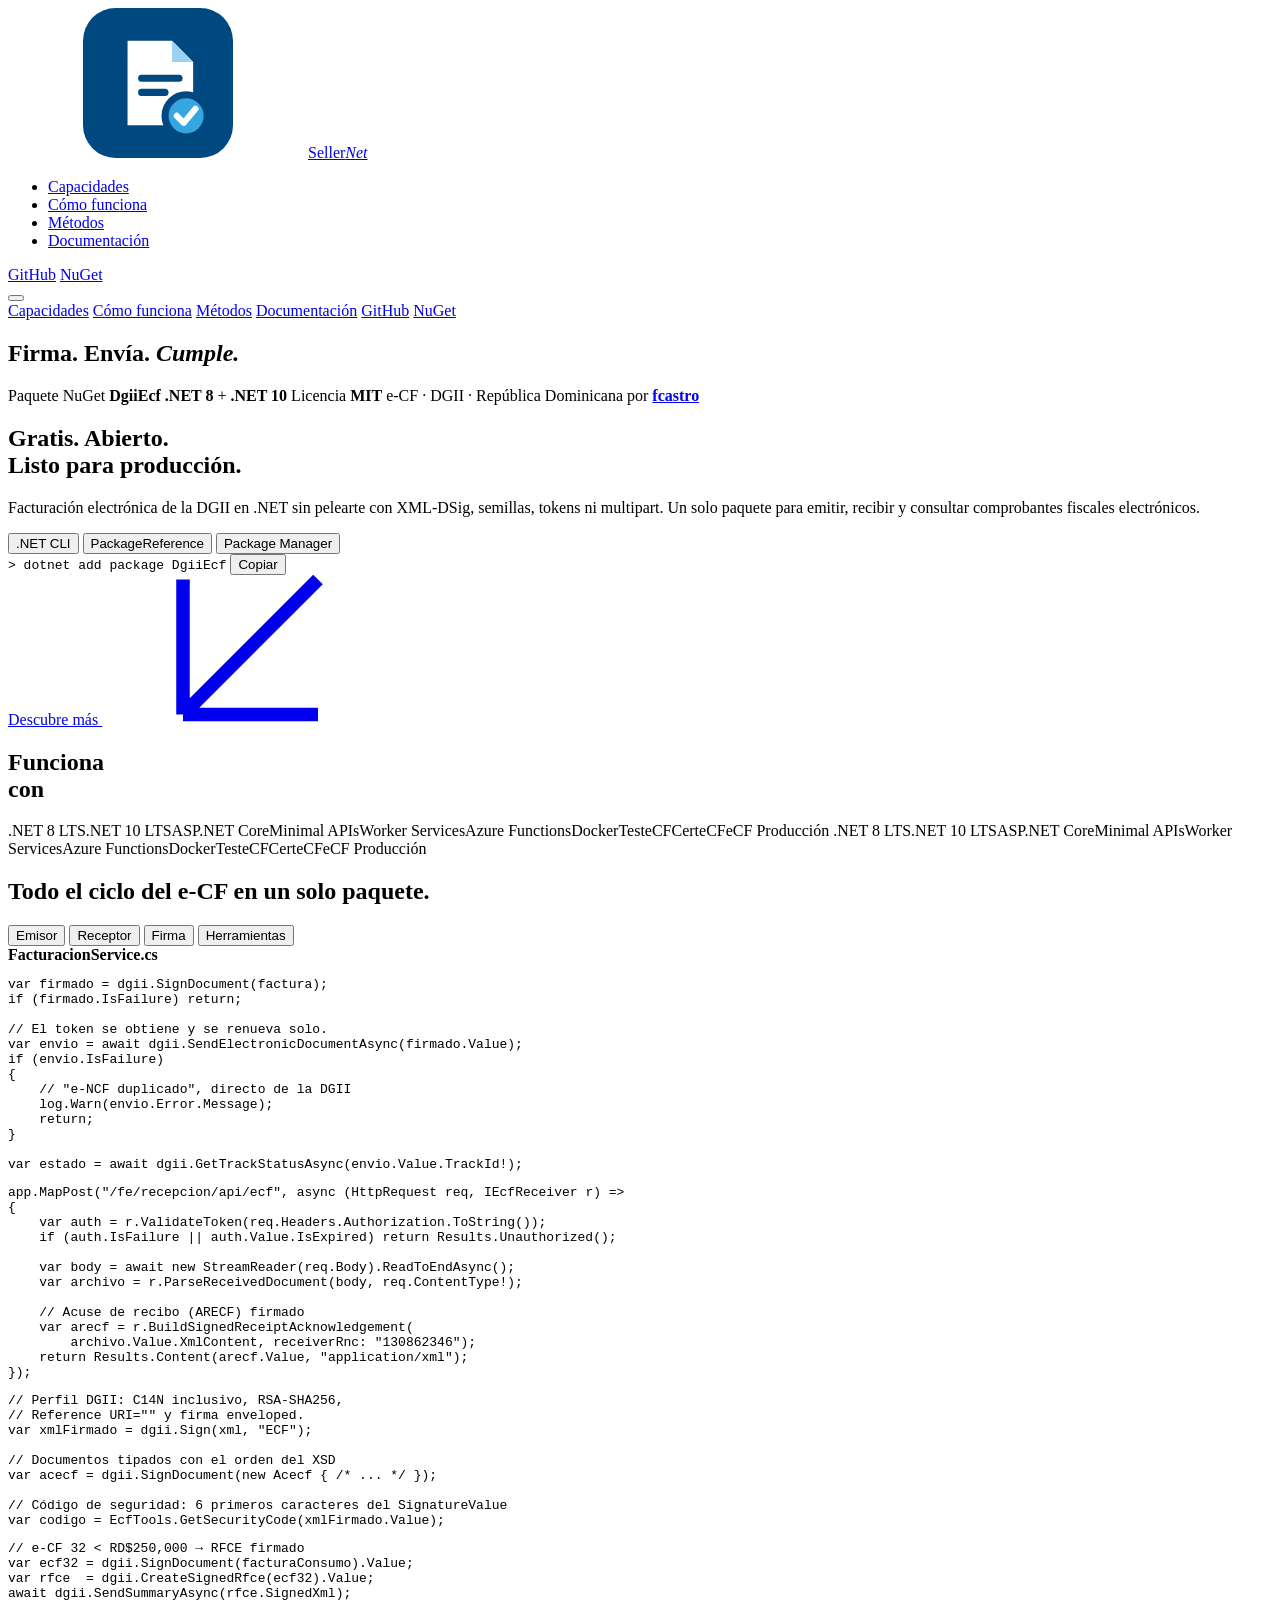
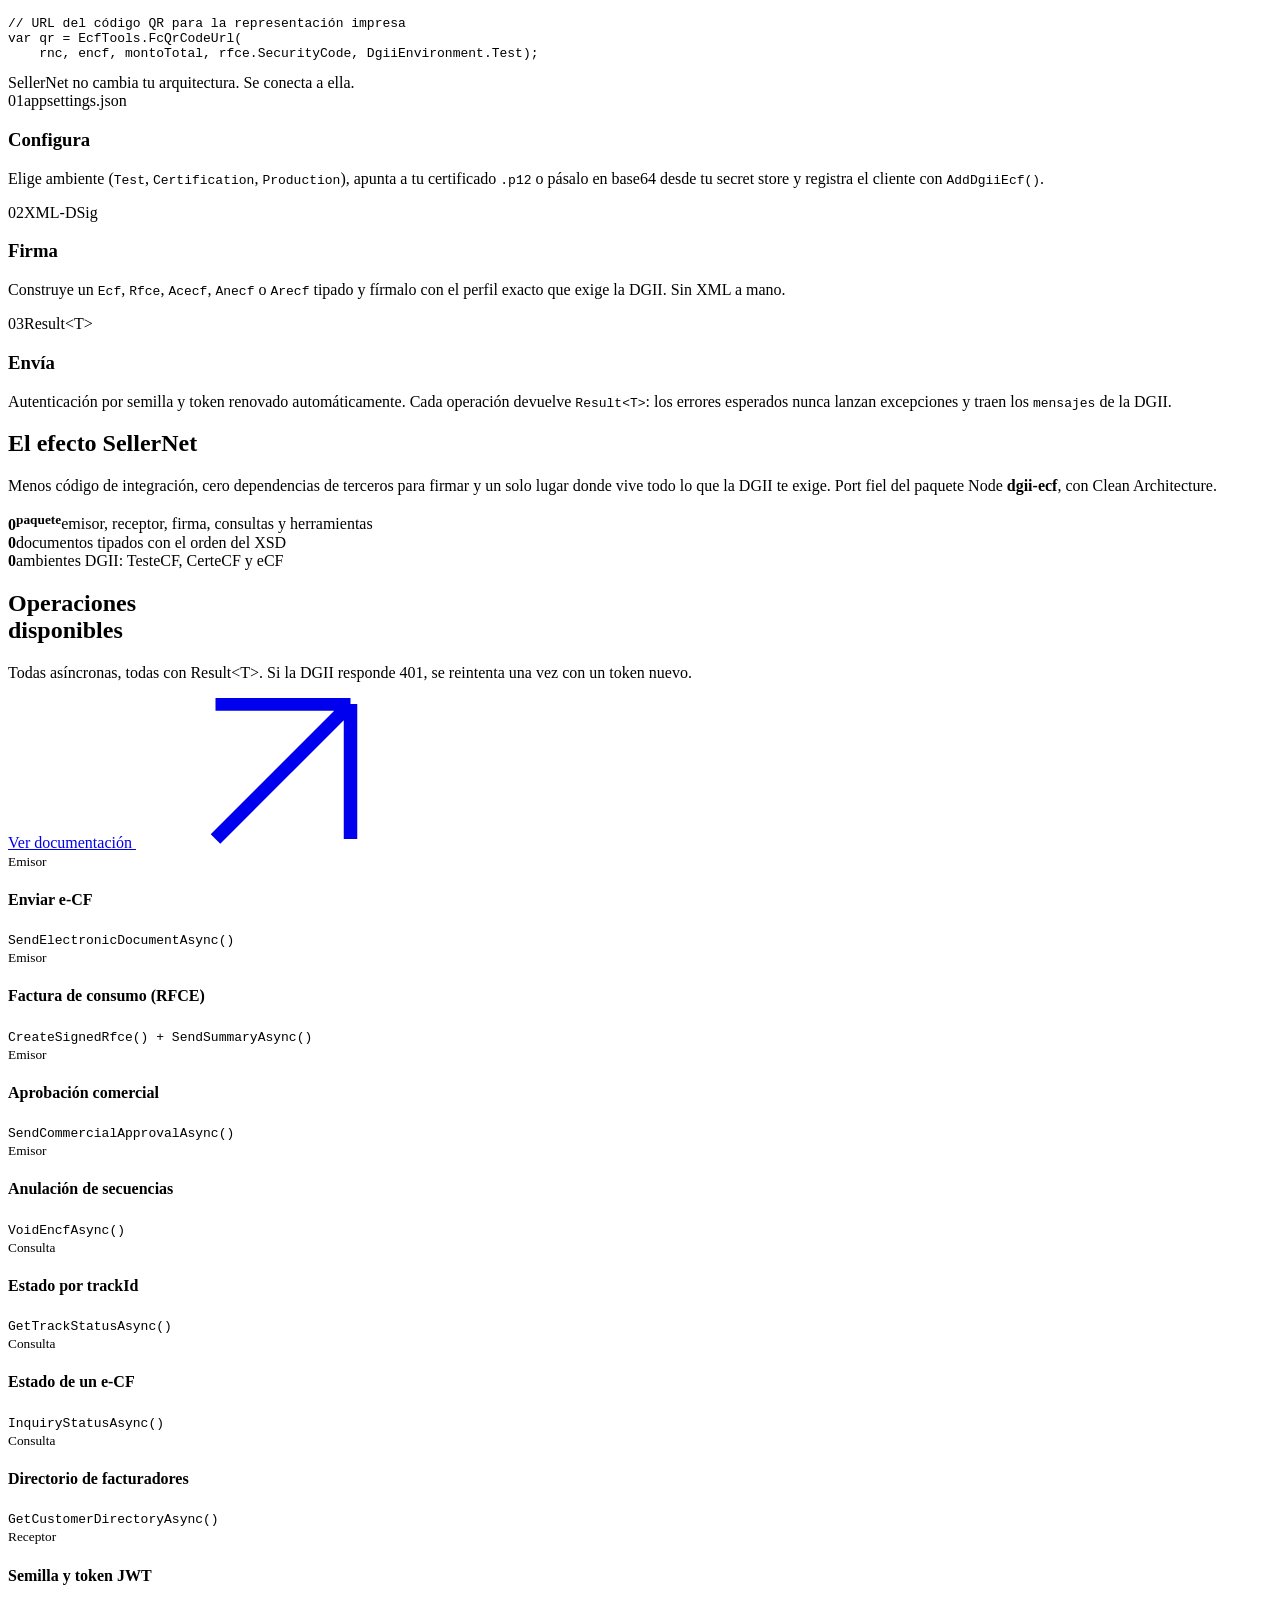
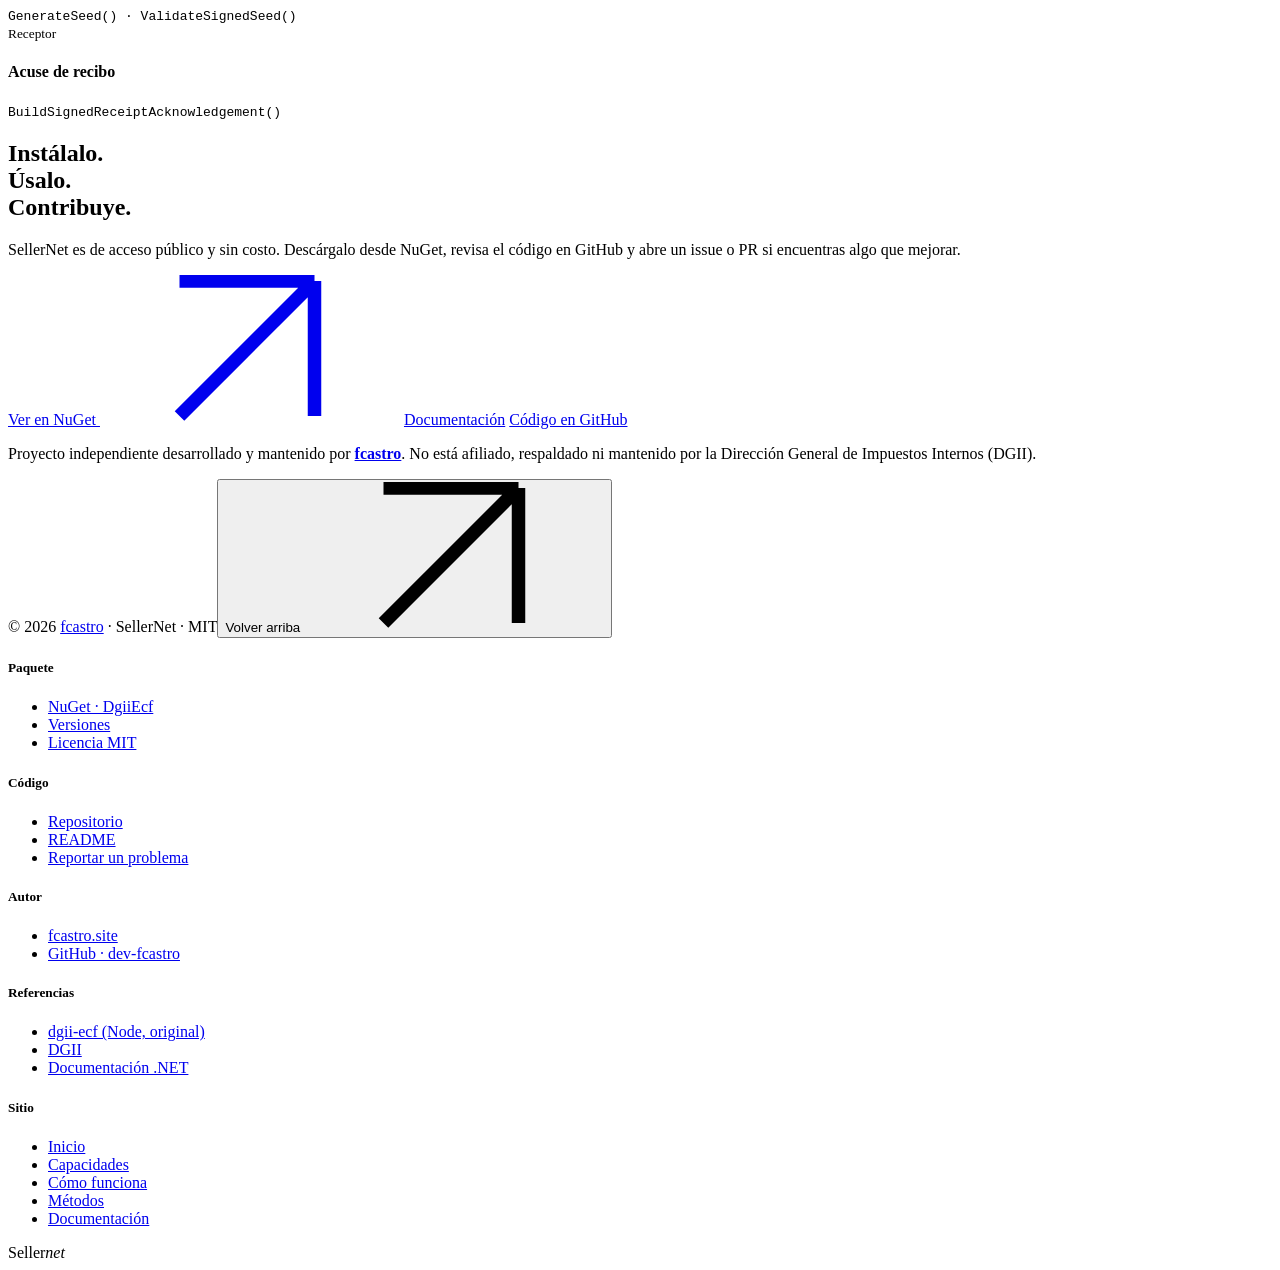
==== commit 46a66a7e: "Merge pull request #2 from dev-fcastro/chore/repo-decoration Add site.js and styles.css for landing " ====
--- a/site/index.html
+++ b/site/index.html
@@ -9,280 +9,11 @@
 <meta property="og:description" content="Firma, envía y recibe comprobantes fiscales electrónicos de la DGII desde .NET con un solo paquete NuGet.">
 <meta property="og:type" content="website">
 <meta name="twitter:card" content="summary">
-<link rel="icon" href="favicon.svg" type="image/svg+xml">
+<link rel="icon" href="/favicon.svg" type="image/svg+xml">
 <link rel="preconnect" href="https://fonts.googleapis.com">
 <link rel="preconnect" href="https://fonts.gstatic.com" crossorigin>
 <link href="https://fonts.googleapis.com/css2?family=Space+Grotesk:wght@400;500;700&family=JetBrains+Mono:wght@400;600&display=swap" rel="stylesheet">
-<style>
-:root{
-  --navy:#004880;      /* NuGet */
-  --navy-deep:#00284a;
-  --blue:#0078d4;
-  --sky:#35a6e0;
-  --ice:#9cd2f0;
-  --paper:#f3f7fb;
-  --paper-2:#e6eef6;
-  --ink:#0a1a2b;
-  --muted:#51667c;
-  --line:rgba(10,26,43,.85);
-  --line-w:rgba(255,255,255,.85);
-  --wrap:1240px;
-  --mono:"JetBrains Mono",ui-monospace,Consolas,monospace;
-  --sans:"Space Grotesk",system-ui,sans-serif;
-}
-*{box-sizing:border-box;margin:0;padding:0}
-html{scroll-behavior:smooth}
-html,body{overflow-x:clip}
-body{background:var(--paper);color:var(--ink);font-family:var(--sans);font-size:16px;line-height:1.5;-webkit-font-smoothing:antialiased}
-a{color:inherit;text-decoration:none}
-img,svg{display:block}
-.caps{text-transform:uppercase;letter-spacing:.04em;font-size:.85rem}
-.muted{color:var(--muted)}
-
-/* ---------- dotted structure ---------- */
-.h-rule{height:1px;background:repeating-linear-gradient(to right,var(--line) 0 3px,transparent 3px 6px)}
-.dark .h-rule{background:repeating-linear-gradient(to right,var(--line-w) 0 3px,transparent 3px 6px)}
-.frame{position:relative;max-width:var(--wrap);margin:0 auto}
-.frame::before,.frame::after{content:"";position:absolute;top:0;bottom:0;width:1px;background:repeating-linear-gradient(to bottom,var(--line) 0 3px,transparent 3px 6px);pointer-events:none}
-.frame::before{left:0}.frame::after{right:0}
-.dark .frame::before,.dark .frame::after{background:repeating-linear-gradient(to bottom,var(--line-w) 0 3px,transparent 3px 6px)}
-.sq{position:absolute;width:9px;height:9px;background:var(--ink);z-index:2}
-.dark .sq{background:#fff}
-.sq.tl{top:-4px;left:-4px}.sq.tr{top:-4px;right:-4px}.sq.bl{bottom:-4px;left:-4px}.sq.br{bottom:-4px;right:-4px}
-
-/* ---------- buttons ---------- */
-.btn{display:inline-flex;align-items:center;gap:.6rem;padding:.9rem 1.4rem;background:var(--navy);color:#fff;font-weight:500;text-transform:uppercase;letter-spacing:.05em;font-size:.85rem;transition:background .2s}
-.btn:hover{background:var(--blue)}
-.btn.light{background:#fff;color:var(--navy)}
-.btn.light:hover{background:var(--ice)}
-.btn-ghost{position:relative;display:inline-flex;align-items:center;gap:.6rem;padding:.9rem 1.4rem;border:1px solid currentColor;font-weight:500;text-transform:uppercase;letter-spacing:.05em;font-size:.85rem;overflow:hidden;isolation:isolate}
-.btn-ghost::after{content:"";position:absolute;inset:0;background:var(--ink);transform:translateY(101%);transition:transform .35s cubic-bezier(.7,0,.2,1);z-index:-1}
-.btn-ghost:hover{color:var(--paper)}
-.btn-ghost:hover::after{transform:none}
-.dark .btn-ghost::after{background:#fff}
-.dark .btn-ghost:hover{color:var(--navy)}
-.btn-ghost i{position:absolute;width:5px;height:5px;background:currentColor}
-.btn-ghost i:nth-child(1){top:-3px;left:-3px}.btn-ghost i:nth-child(2){top:-3px;right:-3px}.btn-ghost i:nth-child(3){bottom:-3px;left:-3px}.btn-ghost i:nth-child(4){bottom:-3px;right:-3px}
-.arrow{width:10px;height:10px}
-
-/* ---------- nav ---------- */
-header{position:sticky;top:0;z-index:50;background:rgba(243,247,251,.9);backdrop-filter:blur(10px)}
-.nav{display:flex;align-items:center;justify-content:space-between;gap:1rem;padding:1rem 1.5rem}
-.logo{display:flex;align-items:center;gap:.6rem;font-weight:700;font-size:1.3rem;letter-spacing:-.02em}
-.logo svg{width:34px;height:34px}
-.logo em{font-style:normal;color:var(--navy)}
-.foot-logo em{font-style:normal;color:var(--sky)}
-.nav ul{display:flex;gap:2rem;list-style:none}
-.nav ul a{font-size:.9rem;text-transform:uppercase;letter-spacing:.05em;position:relative}
-.nav ul a::after{content:"";position:absolute;left:0;right:0;bottom:-3px;height:1px;background:currentColor;transform:scaleX(0);transform-origin:right;transition:transform .3s}
-.nav ul a:hover::after{transform:scaleX(1);transform-origin:left}
-.nav-cta{display:flex;gap:.75rem}
-.nav-cta .btn,.nav-cta .btn-ghost{padding:.65rem 1rem;font-size:.78rem}
-.burger{display:none;background:none;border:0;width:40px;height:40px;cursor:pointer;position:relative}
-.burger span{position:absolute;left:8px;right:8px;height:2px;background:var(--ink);transition:transform .3s}
-.burger span:first-child{top:15px}.burger span:last-child{top:23px}
-.burger[aria-expanded=true] span:first-child{transform:translateY(4px) rotate(45deg)}
-.burger[aria-expanded=true] span:last-child{transform:translateY(-4px) rotate(-45deg)}
-.mobile-menu{display:none;background:var(--navy);color:#fff}
-.mobile-menu a{display:block;padding:1.1rem 1.5rem;font-size:1.6rem;font-weight:700;text-transform:uppercase;border-bottom:1px dashed rgba(255,255,255,.5)}
-.mobile-menu.open{display:block}
-
-/* ---------- hero ---------- */
-.hero-title{padding:clamp(2rem,5vw,4rem) 1.5rem clamp(1.5rem,4vw,3rem)}
-.hero-title h1{font-size:clamp(3rem,11.2vw,9.6rem);line-height:.86;font-weight:700;letter-spacing:-.045em;text-transform:uppercase}
-.hero-title h1 .ln{display:block;position:relative;overflow:hidden;width:fit-content}
-.hero-title h1 .ln em{font-style:normal;color:var(--navy)}
-.hero-title h1 .ln::before,.hero-title h1 .ln::after{content:"";position:absolute;inset:0;transform:translateX(0);animation:wipe .9s cubic-bezier(.75,0,.2,1) forwards}
-.hero-title h1 .ln::before{background:var(--navy);animation-delay:calc(var(--i)*.12s + .25s)}
-.hero-title h1 .ln::after{background:var(--paper);animation-delay:calc(var(--i)*.12s)}
-@keyframes wipe{to{transform:translateX(101%)}}
-.hero-kicker{display:flex;flex-wrap:wrap;gap:.5rem 1.5rem;margin-top:1.5rem;font-family:var(--mono);font-size:.8rem;color:var(--muted)}
-.hero-kicker b{color:var(--ink);font-weight:600}
-
-.hero-free{display:grid;grid-template-columns:1.1fr 1fr auto;gap:2rem;align-items:end;padding:2rem 1.5rem}
-.hero-free h2{font-size:clamp(1.6rem,2.6vw,2.2rem);line-height:1;text-transform:uppercase;letter-spacing:-.02em;margin-bottom:1rem}
-.hero-free p{max-width:34rem}
-.install{background:var(--ink);color:#e8f2fb;font-family:var(--mono);font-size:.9rem;position:relative}
-.install-tabs{display:flex;border-bottom:1px solid rgba(255,255,255,.12)}
-.install-tabs button{flex:1;background:none;border:0;color:rgba(255,255,255,.5);font:inherit;font-size:.72rem;padding:.6rem .5rem;cursor:pointer;text-transform:uppercase;letter-spacing:.05em}
-.install-tabs button[aria-selected=true]{color:#fff;box-shadow:inset 0 -2px 0 var(--sky)}
-.install-body{display:flex;align-items:center;gap:1rem;padding:1rem 1.1rem;min-height:4.2rem}
-.install-body code{flex:1;white-space:pre;overflow-x:auto}
-.install-body code .p{color:var(--sky);user-select:none}
-.copy{background:none;border:1px solid rgba(255,255,255,.3);color:#fff;font:inherit;font-size:.7rem;padding:.35rem .6rem;cursor:pointer;text-transform:uppercase;flex-shrink:0}
-.copy:hover{background:#fff;color:var(--ink)}
-.scroll-hint{display:flex;align-items:center;gap:.5rem;font-size:.75rem;text-transform:uppercase;letter-spacing:.06em;white-space:nowrap}
-
-/* marquee */
-.works{display:grid;grid-template-columns:auto 1fr;align-items:stretch}
-.works h2{font-size:1.4rem;line-height:1;text-transform:uppercase;padding:1.5rem;border-right:1px dashed var(--line)}
-.marquee{overflow:hidden;display:flex;align-items:center;mask-image:linear-gradient(90deg,transparent,#000 8%,#000 92%,transparent)}
-.marquee-track{display:flex;gap:3.5rem;padding-left:3.5rem;animation:slide 32s linear infinite;width:max-content}
-.marquee:hover .marquee-track{animation-play-state:paused}
-.marquee-track span{font-family:var(--mono);font-size:1rem;white-space:nowrap;display:flex;align-items:center;gap:.6rem;color:var(--navy)}
-.marquee-track span::before{content:"";width:7px;height:7px;background:var(--sky)}
-@keyframes slide{to{transform:translateX(-50%)}}
-
-/* ---------- help / roles ---------- */
-section{position:relative}
-.hero-free>*,.help>*,.stack>*,.effect>*,.cta>*,.works>*{min-width:0}
-.help{display:grid;grid-template-columns:1fr 1.15fr;min-height:34rem}
-.help-left{padding:clamp(2rem,5vw,4rem) 1.5rem;display:flex;flex-direction:column;justify-content:space-between;gap:3rem}
-.h2{font-size:clamp(2rem,4.2vw,3.6rem);line-height:.95;letter-spacing:-.035em;text-transform:uppercase;font-weight:700}
-.roles{display:flex;flex-wrap:wrap;gap:.25rem 1.5rem;margin-bottom:1.5rem}
-.roles button{background:none;border:0;font:inherit;font-size:clamp(1.3rem,2.2vw,1.8rem);font-weight:700;text-transform:uppercase;letter-spacing:-.02em;color:var(--ink);opacity:.3;cursor:pointer;transition:opacity .25s;padding:0}
-.roles button[aria-selected=true],.roles button:hover{opacity:1}
-.roles button[aria-selected=true]{color:var(--navy)}
-.tags{display:flex;flex-wrap:wrap;gap:.5rem;min-height:5.5rem;align-content:flex-start}
-.tags span{background:#fff;border:1px solid var(--paper-2);padding:.45rem .8rem;font-size:.85rem;opacity:0;transform:translateY(.5rem);animation:tagin .45s forwards}
-@keyframes tagin{to{opacity:1;transform:none}}
-.help-right{background:var(--navy);padding:clamp(1.5rem,3vw,2.5rem);display:flex;align-items:center;position:relative}
-.window{background:var(--navy-deep);width:100%;box-shadow:0 30px 60px -30px rgba(0,0,0,.6);border:1px solid rgba(255,255,255,.12)}
-.window-bar{display:flex;align-items:center;gap:.4rem;padding:.7rem .9rem;border-bottom:1px solid rgba(255,255,255,.1);font-family:var(--mono);font-size:.72rem;color:rgba(255,255,255,.55)}
-.window-bar i{width:9px;height:9px;background:rgba(255,255,255,.25)}
-.window-bar i:first-child{background:var(--sky)}
-.window-bar b{margin-left:.6rem;font-weight:400}
-pre{font-family:var(--mono);font-size:.8rem;line-height:1.7;color:#d6e6f5;padding:1.2rem 1.3rem;overflow-x:auto;tab-size:4}
-pre .k{color:#7cc7f5}pre .t{color:#8ee6c9}pre .s{color:#f5c98a}pre .c{color:#6f8aa5;font-style:italic}pre .m{color:#fff}
-.code-pane{display:none}.code-pane.on{display:block;animation:fade .35s}
-@keyframes fade{from{opacity:0}to{opacity:1}}
-
-/* ---------- stack cards ---------- */
-.stack{display:grid;grid-template-columns:1fr 1fr}
-.stack-title{padding:clamp(2rem,5vw,4rem) 1.5rem;position:relative}
-.stack-title div{position:sticky;top:7rem;font-size:clamp(2rem,4.2vw,3.6rem);line-height:.95;font-weight:700;letter-spacing:-.035em;text-transform:uppercase}
-.stack-title div span{color:var(--navy)}
-.cards{padding:clamp(2rem,5vw,4rem) 1.5rem;display:flex;flex-direction:column;gap:1.5rem}
-.card{position:sticky;background:#fff;border:1px solid var(--ink);min-height:20rem;display:flex;flex-direction:column;justify-content:space-between;padding:1.6rem;box-shadow:0 -12px 30px -18px rgba(0,40,74,.35)}
-.card:nth-child(1){top:7rem}.card:nth-child(2){top:8.5rem;background:var(--ice)}.card:nth-child(3){top:10rem;background:var(--navy);color:#fff;border-color:var(--navy)}
-.card .num{font-family:var(--mono);font-size:.85rem;display:flex;justify-content:space-between}
-.card h3{font-size:clamp(2.2rem,4vw,3.4rem);text-transform:uppercase;letter-spacing:-.03em;line-height:1;margin-bottom:.8rem}
-.card code{font-family:var(--mono);font-size:.8rem;background:rgba(0,72,128,.08);padding:.1rem .35rem}
-.card:nth-child(3) code{background:rgba(255,255,255,.14)}
-
-/* ---------- effect / numbers ---------- */
-.effect{display:grid;grid-template-columns:1fr 1.4fr}
-.effect-intro{padding:clamp(2rem,5vw,4rem) 1.5rem;border-right:1px dashed var(--line);display:flex;flex-direction:column;gap:2rem;justify-content:space-between}
-.effect-grid{display:grid;grid-template-columns:1fr 1fr}
-.stat{padding:2rem 1.5rem;display:flex;flex-direction:column;justify-content:space-between;gap:1.5rem;min-height:13rem}
-.stat.big{grid-column:1/-1;border-bottom:1px dashed var(--line)}
-.stat + .stat:not(.big){border-left:1px dashed var(--line)}
-.stat b{font-size:clamp(3rem,7vw,6.4rem);line-height:.85;letter-spacing:-.05em;color:var(--navy)}
-.stat b sup{font-size:.35em;letter-spacing:0;vertical-align:top;margin-left:.3rem;color:var(--ink)}
-
-/* ---------- API table ---------- */
-.dark{background:var(--navy);color:#fff}
-.api{padding:clamp(2rem,5vw,4rem) 1.5rem}
-.api-head{display:flex;justify-content:space-between;align-items:end;gap:2rem;flex-wrap:wrap;margin-bottom:2.5rem}
-.api-head p{max-width:28rem;opacity:.8}
-.ops{display:grid;grid-template-columns:repeat(3,1fr);border-top:1px dashed var(--line-w)}
-.op{padding:1.4rem 1.2rem 1.6rem;border-bottom:1px dashed var(--line-w);display:flex;flex-direction:column;gap:.6rem;transition:background .25s}
-.op:not(:nth-child(3n)){border-right:1px dashed var(--line-w)}
-.op:hover{background:rgba(255,255,255,.06)}
-.op small{font-family:var(--mono);font-size:.7rem;color:var(--ice);text-transform:uppercase;letter-spacing:.06em}
-.op h4{font-size:1.15rem;font-weight:700;line-height:1.15}
-.op code{font-family:var(--mono);font-size:.76rem;color:#cfe6f7;word-break:break-word}
-
-/* ---------- cta ---------- */
-.cta{display:grid;grid-template-columns:1.3fr 1fr;align-items:end;gap:2rem;padding:clamp(3rem,7vw,6rem) 1.5rem}
-.cta h2{font-size:clamp(2.4rem,6vw,5.2rem);line-height:.9;letter-spacing:-.04em;text-transform:uppercase}
-.cta h2 span{color:var(--navy)}
-.cta-actions{display:flex;flex-direction:column;gap:1.5rem}
-.cta-actions div{display:flex;gap:.9rem;flex-wrap:wrap}
-.disclaimer{font-size:.78rem;color:var(--muted);padding:1rem 1.5rem;font-family:var(--mono)}
-
-/* ---------- footer ---------- */
-footer{background:var(--ink);color:#fff}
-.foot-top{display:flex;justify-content:space-between;align-items:center;padding:1.1rem 1.5rem;font-family:var(--mono);font-size:.8rem}
-.foot-top button{background:none;border:0;color:inherit;font:inherit;cursor:pointer;display:flex;gap:.5rem;align-items:center;text-transform:uppercase}
-.foot-nav{display:grid;grid-template-columns:repeat(5,1fr);gap:2rem;padding:2.5rem 1.5rem}
-.foot-nav h5{font-size:.75rem;text-transform:uppercase;letter-spacing:.08em;color:var(--sky);margin-bottom:1rem;font-weight:500}
-.foot-nav ul{list-style:none;display:flex;flex-direction:column;gap:.55rem}
-.foot-nav a{opacity:.8;font-size:.92rem}
-.foot-nav a:hover{opacity:1;text-decoration:underline}
-.foot-logo{padding:0 1.5rem 1.2rem;overflow:hidden}
-.foot-logo span{display:block;font-size:clamp(3.2rem,18.2vw,14.8rem);font-weight:700;line-height:.8;letter-spacing:-.06em;text-transform:uppercase;color:var(--navy);transform:translateY(12%)}
-footer .frame::before,footer .frame::after{background:repeating-linear-gradient(to bottom,rgba(255,255,255,.35) 0 3px,transparent 3px 6px)}
-footer .h-rule{background:repeating-linear-gradient(to right,rgba(255,255,255,.35) 0 3px,transparent 3px 6px)}
-
-/* ---------- docs ---------- */
-[id]{scroll-margin-top:5.5rem}
-.docs-head{display:flex;justify-content:space-between;align-items:end;gap:2rem;flex-wrap:wrap;padding:clamp(2rem,5vw,4rem) 1.5rem 2rem}
-.docs-head p{max-width:30rem}
-.docs-head code,.doc code{font-family:var(--mono);font-size:.82em;text-transform:none;letter-spacing:0}
-.docs{display:grid;grid-template-columns:260px 1fr}
-.docs>*{min-width:0}
-.docs-nav{position:sticky;top:5rem;align-self:start;display:flex;flex-direction:column;padding:2rem 1.5rem}
-.docs::before{content:"";grid-column:1;grid-row:1;border-right:1px dashed var(--line);pointer-events:none}
-.docs-nav{grid-column:1;grid-row:1}
-.docs-nav a{display:flex;gap:.8rem;align-items:baseline;padding:.45rem 0;font-size:.92rem;opacity:.5;transition:opacity .2s,color .2s}
-.docs-nav a span{font-family:var(--mono);font-size:.7rem}
-.docs-nav a:hover{opacity:1}
-.docs-nav a.on{opacity:1;color:var(--navy);font-weight:700}
-.docs-body{grid-column:2;grid-row:1}
-.doc{position:relative;padding:clamp(2rem,4vw,3rem) clamp(1.2rem,3vw,2.5rem);display:flex;flex-direction:column;gap:1.1rem;max-width:52rem}
-.doc + .doc{border-top:1px dashed var(--line)}
-.doc-num{font-family:var(--mono);font-size:.75rem;color:var(--navy)}
-.doc h3{font-size:clamp(1.6rem,2.6vw,2.3rem);line-height:1;text-transform:uppercase;letter-spacing:-.03em;margin-top:-.4rem}
-.doc p code,.doc li code,.doc td code{background:rgba(0,72,128,.08);padding:.08rem .35rem;color:var(--navy)}
-.doc .window{background:var(--ink)}
-.doc .window pre{font-size:.78rem}
-.doc-list{list-style:none;display:flex;flex-direction:column;gap:.6rem}
-.doc-list li{padding-left:1.2rem;position:relative}
-.doc-list li::before{content:"";position:absolute;left:0;top:.6em;width:6px;height:6px;background:var(--sky)}
-.doc-table{width:100%;border-collapse:collapse;font-size:.9rem;background:#fff;border:1px solid var(--paper-2)}
-.doc-table th{text-align:left;font-weight:500;font-size:.72rem;text-transform:uppercase;letter-spacing:.06em;background:var(--navy);color:#fff;padding:.6rem .8rem}
-.doc-table td{padding:.6rem .8rem;border-top:1px dashed rgba(10,26,43,.25);vertical-align:top}
-.note{background:#fff;border-left:3px solid var(--navy);padding:.8rem 1rem;font-size:.92rem}
-.link{color:var(--navy);text-decoration:underline;text-underline-offset:3px}
-.disclaimer a{color:var(--navy);text-decoration:underline;text-underline-offset:3px}
-.hero-kicker a:hover b{color:var(--navy)}
-
-/* reveal */
-.reveal{opacity:0;transform:translateY(24px);transition:opacity .7s,transform .7s cubic-bezier(.2,.7,.2,1)}
-.reveal.in{opacity:1;transform:none}
-@media (prefers-reduced-motion:reduce){
-  *,*::before,*::after{animation-duration:.001s!important;animation-delay:0s!important;transition:none!important}
-  .reveal{opacity:1;transform:none}
-}
-
-/* ---------- responsive ---------- */
-@media (max-width:991px){
-  .nav ul,.nav-cta{display:none}
-  .burger{display:block}
-  .hero-free{grid-template-columns:1fr}
-  .scroll-hint{display:none}
-  .help,.stack,.effect,.cta{grid-template-columns:1fr}
-  .help-right{min-height:auto}
-  .stack-title div{position:static}
-  .effect-intro{border-right:0;border-bottom:1px dashed var(--line)}
-  .ops{grid-template-columns:1fr 1fr}
-  .op:not(:nth-child(3n)){border-right:0}
-  .op:nth-child(odd){border-right:1px dashed var(--line-w)}
-  .foot-nav{grid-template-columns:1fr 1fr}
-  .docs{grid-template-columns:1fr}
-  .docs::before{display:none}
-  .docs-nav{grid-column:1;grid-row:1;flex-direction:row;overflow-x:auto;gap:1.2rem;padding:.8rem 1.5rem;background:rgba(243,247,251,.95);backdrop-filter:blur(10px);border-bottom:1px dashed var(--line);z-index:5;scrollbar-width:none;top:4.6rem}
-  .docs-nav a{white-space:nowrap}
-  .docs-body{grid-column:1;grid-row:2}
-  .doc{max-width:none}
-}
-@media (max-width:600px){
-  .doc-table{display:block;overflow-x:auto}
-}
-@media (max-width:600px){
-  .works{grid-template-columns:1fr}
-  .works h2{border-right:0;border-bottom:1px dashed var(--line);padding:1rem 1rem}
-  .marquee{padding:1rem 0}
-  .hero-title,.hero-free,.help-left,.stack-title,.cards,.effect-intro,.stat,.api,.cta,.foot-nav,.foot-top,.foot-logo,.nav,.disclaimer{padding-left:1rem;padding-right:1rem}
-  .effect-grid{grid-template-columns:1fr}
-  .stat + .stat:not(.big){border-left:0;border-top:1px dashed var(--line)}
-  .ops{grid-template-columns:1fr}
-  .op:nth-child(odd){border-right:0}
-  .card{min-height:16rem;position:relative;top:auto!important}
-  pre{font-size:.72rem}
-}
-</style>
+<link rel="stylesheet" href="/styles.css">
 </head>
 <body>
 
@@ -302,12 +33,12 @@
 <header>
   <div class="frame">
     <nav class="nav" aria-label="Principal">
-      <a href="#" class="logo" aria-label="SellerNet, inicio"><svg><use href="#logo"/></svg><span>Seller<em>Net</em></span></a>
+      <a href="/" class="logo" aria-label="SellerNet, inicio"><svg><use href="#logo"/></svg><span>Seller<em>Net</em></span></a>
       <ul>
-        <li><a href="#capacidades">Capacidades</a></li>
-        <li><a href="#como">Cómo funciona</a></li>
-        <li><a href="#metodos">Métodos</a></li>
-        <li><a href="#docs">Documentación</a></li>
+        <li><a href="/#capacidades">Capacidades</a></li>
+        <li><a href="/#como">Cómo funciona</a></li>
+        <li><a href="/#metodos">Métodos</a></li>
+        <li><a href="/docs">Documentación</a></li>
       </ul>
       <div class="nav-cta">
         <a class="btn-ghost" href="https://github.com/dev-fcastro/dgii-ecf" target="_blank" rel="noopener"><i></i><i></i><i></i><i></i>GitHub</a>
@@ -318,10 +49,10 @@
   </div>
   <div class="h-rule"></div>
   <div class="mobile-menu" id="mmenu">
-    <a href="#capacidades">Capacidades</a>
-    <a href="#como">Cómo funciona</a>
-    <a href="#metodos">Métodos</a>
-    <a href="#docs">Documentación</a>
+    <a href="/#capacidades">Capacidades</a>
+    <a href="/#como">Cómo funciona</a>
+    <a href="/#metodos">Métodos</a>
+    <a href="/docs">Documentación</a>
     <a href="https://github.com/dev-fcastro/dgii-ecf" target="_blank" rel="noopener">GitHub</a>
     <a href="https://www.nuget.org/packages/DgiiEcf" target="_blank" rel="noopener">NuGet</a>
   </div>
@@ -509,6 +240,7 @@
         <div class="api-head">
           <h2 class="h2 reveal">Operaciones<br>disponibles</h2>
           <p>Todas asíncronas, todas con <code style="font-family:var(--mono)">Result&lt;T&gt;</code>. Si la DGII responde 401, se reintenta una vez con un token nuevo.</p>
+          <a class="btn light" href="/docs">Ver documentación <svg class="arrow"><use href="#arrow-ur"/></svg></a>
         </div>
         <div class="ops">
           <div class="op"><small>Emisor</small><h4>Enviar e-CF</h4><code>SendElectronicDocumentAsync()</code></div>
@@ -525,195 +257,6 @@
     </div>
   </section>
 
-  <!-- DOCUMENTACION -->
-  <section id="docs">
-    <div class="frame">
-      <div class="docs-head">
-        <h2 class="h2 reveal">Documentación</h2>
-        <p class="caps muted">Todo lo que necesitas para pasar de <code>dotnet add package</code> a tu primer e-CF aceptado en TesteCF.</p>
-      </div>
-    </div>
-    <div class="h-rule"></div>
-    <div class="frame">
-      <div class="docs">
-        <nav class="docs-nav" aria-label="Documentación">
-          <a href="#d-instalacion"><span>01</span>Instalación</a>
-          <a href="#d-configuracion"><span>02</span>Configuración</a>
-          <a href="#d-registro"><span>03</span>Registro</a>
-          <a href="#d-resultados"><span>04</span>Resultados y errores</a>
-          <a href="#d-emisor"><span>05</span>Emisor</a>
-          <a href="#d-consumo"><span>06</span>Factura de consumo</a>
-          <a href="#d-receptor"><span>07</span>Receptor</a>
-          <a href="#d-herramientas"><span>08</span>Herramientas</a>
-          <a href="#d-node"><span>09</span>Diferencias con Node</a>
-        </nav>
-        <div class="docs-body">
-
-          <article class="doc" id="d-instalacion">
-            <span class="doc-num">01</span>
-            <h3>Instalación</h3>
-            <p>Requiere <b>.NET 8</b> o <b>.NET 10</b>. Es un solo paquete: emisor, receptor, firma y herramientas vienen juntos.</p>
-            <div class="window"><div class="window-bar"><i></i><i></i><i></i><b>terminal</b></div>
-<pre>dotnet add package DgiiEcf</pre></div>
-          </article>
-
-          <article class="doc" id="d-configuracion">
-            <span class="doc-num">02</span>
-            <h3>Configuración</h3>
-            <p>Agrega la sección <code>DgiiEcf</code> a tu <code>appsettings.json</code>:</p>
-            <div class="window"><div class="window-bar"><i></i><i></i><i></i><b>appsettings.json</b></div>
-<pre>{
-  <span class="s">"DgiiEcf"</span>: {
-    <span class="s">"Environment"</span>: <span class="s">"Test"</span>,
-    <span class="s">"StatusApiKey"</span>: <span class="k">null</span>,
-    <span class="s">"Certificate"</span>: {
-      <span class="s">"CertificatePath"</span>: <span class="s">"certs/empresa.p12"</span>,
-      <span class="s">"CertificatePassword"</span>: <span class="s">"&lt;desde un secret store&gt;"</span>
-    }
-  }
-}</pre></div>
-            <table class="doc-table">
-              <thead><tr><th>Environment</th><th>Ambiente DGII</th></tr></thead>
-              <tbody>
-                <tr><td><code>Test</code></td><td>TesteCF</td></tr>
-                <tr><td><code>Certification</code></td><td>CerteCF</td></tr>
-                <tr><td><code>Production</code></td><td>eCF</td></tr>
-              </tbody>
-            </table>
-            <p class="note">El certificado también se puede entregar en base64 con <code>CertificateBase64</code>, algo útil en contenedores y secret managers. Nunca guardes la contraseña en el repositorio.</p>
-          </article>
-
-          <article class="doc" id="d-registro">
-            <span class="doc-num">03</span>
-            <h3>Registro</h3>
-            <p>Con el contenedor de dependencias de ASP.NET Core o de un Worker:</p>
-            <div class="window"><div class="window-bar"><i></i><i></i><i></i><b>Program.cs</b></div>
-<pre>builder.Services.<span class="m">AddDgiiEcf</span>(builder.Configuration);
-
-<span class="c">// o por código</span>
-services.<span class="m">AddDgiiEcf</span>(options =&gt;
-{
-    options.Environment = <span class="t">DgiiEnvironment</span>.Certification;
-    options.CertificateBase64 = secrets[<span class="s">"dgii-p12"</span>];
-    options.CertificatePassword = secrets[<span class="s">"dgii-p12-password"</span>];
-});
-
-<span class="c">// o partiendo de un X509Certificate2 que ya tengas abierto</span>
-services.<span class="m">AddDgiiEcf</span>(certificate, options =&gt; options.Environment = <span class="t">DgiiEnvironment</span>.Production);</pre></div>
-            <p>Si no usas un contenedor de DI:</p>
-            <div class="window"><div class="window-bar"><i></i><i></i><i></i><b>Program.cs</b></div>
-<pre><span class="k">using var</span> dgii = <span class="t">DgiiEcfClient</span>.<span class="m">Create</span>(options =&gt; { <span class="c">/* ... */</span> });
-<span class="k">var</span> client   = dgii.Client;   <span class="c">// IDgiiEcfClient</span>
-<span class="k">var</span> receiver = dgii.Receiver; <span class="c">// IEcfReceiver</span></pre></div>
-          </article>
-
-          <article class="doc" id="d-resultados">
-            <span class="doc-num">04</span>
-            <h3>Resultados y errores</h3>
-            <p>Todas las operaciones devuelven <code>Result&lt;T&gt;</code>. Un error esperado nunca lanza excepción: revisa <code>IsSuccess</code> o <code>Error</code>.</p>
-            <ul class="doc-list">
-              <li>Cuando falla la DGII, <code>Error</code> es un <code>DgiiApiError</code> con <code>Status</code>, <code>Messages</code> (los <code>mensajes</code> de la DGII) y <code>RawBody</code>.</li>
-              <li><code>Error.Message</code> trae el texto de la DGII, por ejemplo <i>"e-NCF duplicado"</i>.</li>
-            </ul>
-          </article>
-
-          <article class="doc" id="d-emisor">
-            <span class="doc-num">05</span>
-            <h3>Emisor</h3>
-            <p>Inyecta <code>IDgiiEcfClient</code>, firma y envía. El token se obtiene y se renueva solo, y si la DGII responde 401 se reintenta una vez con un token nuevo. Por defecto el archivo se nombra <code>{RNCEmisor}{eNCF}.xml</code>.</p>
-            <div class="window"><div class="window-bar"><i></i><i></i><i></i><b>FacturacionService.cs</b></div>
-<pre><span class="k">public sealed class</span> <span class="t">FacturacionService</span>(<span class="t">IDgiiEcfClient</span> dgii)
-{
-    <span class="k">public async</span> <span class="t">Task</span>&lt;<span class="k">string</span>?&gt; <span class="m">EnviarAsync</span>(<span class="t">Ecf</span> factura, <span class="t">CancellationToken</span> ct)
-    {
-        <span class="k">var</span> firmado = dgii.<span class="m">SignDocument</span>(factura);   <span class="c">// o dgii.Sign(xml, "ECF")</span>
-        <span class="k">if</span> (firmado.IsFailure) <span class="k">return null</span>;
-
-        <span class="k">var</span> envio = <span class="k">await</span> dgii.<span class="m">SendElectronicDocumentAsync</span>(firmado.Value, cancellationToken: ct);
-        <span class="k">if</span> (envio.IsFailure) <span class="k">return null</span>;
-
-        <span class="k">var</span> estado = <span class="k">await</span> dgii.<span class="m">GetTrackStatusAsync</span>(envio.Value.TrackId!, ct);
-        <span class="k">return</span> estado.IsSuccess ? estado.Value.Estado : <span class="k">null</span>;
-    }
-}</pre></div>
-            <p>Otras operaciones del emisor: <code>SendCommercialApprovalAsync</code>, <code>VoidEncfAsync</code>, <code>InquiryStatusAsync</code>, <code>GetTrackIdsAsync</code>, <code>GetCustomerDirectoryAsync</code> y <code>GetSummaryInvoiceInquiryAsync</code> (solo producción). Las de estatus de servicios (<code>GetServicesStatusAsync</code>, <code>GetMaintenanceWindowsAsync</code>, <code>VerifyServiceStatusAsync</code>) requieren <code>StatusApiKey</code>.</p>
-          </article>
-
-          <article class="doc" id="d-consumo">
-            <span class="doc-num">06</span>
-            <h3>Factura de consumo</h3>
-            <p>Para un e-CF 32 menor de RD$250,000 se envía el resumen (RFCE). Guarda el e-CF 32 firmado: es el documento completo.</p>
-            <div class="window"><div class="window-bar"><i></i><i></i><i></i><b>Consumo.cs</b></div>
-<pre><span class="k">var</span> ecf32 = dgii.<span class="m">SignDocument</span>(facturaConsumo).Value;
-<span class="k">var</span> rfce  = dgii.<span class="m">CreateSignedRfce</span>(ecf32).Value;       <span class="c">// resumen firmado + código de seguridad</span>
-<span class="k">var</span> respuesta = <span class="k">await</span> dgii.<span class="m">SendSummaryAsync</span>(rfce.SignedXml);
-<span class="k">var</span> qr = <span class="t">EcfTools</span>.<span class="m">FcQrCodeUrl</span>(rnc, encf, montoTotal, rfce.SecurityCode, <span class="t">DgiiEnvironment</span>.Test);</pre></div>
-          </article>
-
-          <article class="doc" id="d-receptor">
-            <span class="doc-num">07</span>
-            <h3>Receptor</h3>
-            <p>Para el estándar emisor-receptor expones tres endpoints y <code>IEcfReceiver</code> hace el trabajo pesado:</p>
-            <table class="doc-table">
-              <thead><tr><th>Endpoint</th><th>Método</th></tr></thead>
-              <tbody>
-                <tr><td><code>GET /fe/autenticacion/api/semilla</code></td><td><code>GenerateSeed()</code></td></tr>
-                <tr><td><code>POST /fe/autenticacion/api/validacioncertificado</code></td><td><code>ValidateSignedSeed()</code> → JWT</td></tr>
-                <tr><td><code>POST /fe/recepcion/api/ecf</code></td><td><code>ValidateToken()</code> + <code>BuildSignedReceiptAcknowledgement()</code></td></tr>
-              </tbody>
-            </table>
-            <div class="window"><div class="window-bar"><i></i><i></i><i></i><b>Program.cs</b></div>
-<pre>app.<span class="m">MapGet</span>(<span class="s">"/fe/autenticacion/api/semilla"</span>, (<span class="t">IEcfReceiver</span> r) =&gt;
-    <span class="t">Results</span>.<span class="m">Content</span>(r.<span class="m">GenerateSeed</span>(), <span class="s">"application/xml"</span>));
-
-app.<span class="m">MapPost</span>(<span class="s">"/fe/autenticacion/api/validacioncertificado"</span>, <span class="k">async</span> (<span class="t">HttpRequest</span> req, <span class="t">IEcfReceiver</span> r) =&gt;
-{
-    <span class="k">var</span> body = <span class="k">await new</span> <span class="t">StreamReader</span>(req.Body).<span class="m">ReadToEndAsync</span>();
-    <span class="k">var</span> archivo = r.<span class="m">ParseReceivedDocument</span>(body, req.ContentType!);
-    <span class="k">var</span> token = archivo.IsSuccess ? r.<span class="m">ValidateSignedSeed</span>(archivo.Value.XmlContent) : <span class="k">null</span>;
-    <span class="k">return</span> token <span class="k">is</span> { IsSuccess: <span class="k">true</span> } ? <span class="t">Results</span>.<span class="m">Ok</span>(token.Value) : <span class="t">Results</span>.<span class="m">Unauthorized</span>();
-});</pre></div>
-            <p class="note">El acuse de recibo rechaza por su cuenta los tipos 32, 41, 43, 45, 46 y 47 (código 1) y los documentos cuyo RNC comprador no es el tuyo (código 4).</p>
-          </article>
-
-          <article class="doc" id="d-herramientas">
-            <span class="doc-num">08</span>
-            <h3>Herramientas</h3>
-            <p><code>EcfTools</code> es una clase estática: no necesita certificado ni conexión HTTP.</p>
-            <table class="doc-table">
-              <thead><tr><th>Método</th><th>Qué hace</th></tr></thead>
-              <tbody>
-                <tr><td><code>GetSecurityCode(signedXml)</code></td><td>Primeros 6 caracteres del <code>SignatureValue</code></td></tr>
-                <tr><td><code>ConvertEcf32ToRfce(signedEcf32)</code></td><td>Genera el RFCE sin firmar</td></tr>
-                <tr><td><code>EcfQrCodeUrl(...)</code> / <code>FcQrCodeUrl(...)</code></td><td>URL del QR con el encoding de <code>encodeURIComponent</code></td></tr>
-                <tr><td><code>Serialize(doc)</code> / <code>Deserialize&lt;T&gt;(xml)</code></td><td>Documentos tipados ⇄ XML</td></tr>
-                <tr><td><code>JsonToXml</code> / <code>XmlToJson</code> / <code>NormalizeJsonCasing</code></td><td>Compatibilidad con los payloads JSON del paquete Node</td></tr>
-                <tr><td><code>SetXmlValue</code>, <code>ExtractXmlFromBody</code>, <code>CurrentFormattedDateTime</code></td><td>Utilidades de XML y fecha</td></tr>
-              </tbody>
-            </table>
-            <p class="note">Para verificar la firma de un documento recibido, usa <code>IValidateDocumentSignatureHandler</code> desde el contenedor de DI.</p>
-          </article>
-
-          <article class="doc" id="d-node">
-            <span class="doc-num">09</span>
-            <h3>Diferencias con Node</h3>
-            <p>Es un port de <a class="link" href="https://github.com/victors1681/dgii-ecf" target="_blank" rel="noopener">dgii-ecf</a> v1.8.5, con estas mejoras:</p>
-            <ul class="doc-list">
-              <li><b>Token por audiencia</b> (la DGII o cada receptor), renovado un minuto antes de expirar. Puedes reemplazar <code>IAccessTokenStore</code> por un store distribuido.</li>
-              <li><b>Semilla del receptor</b> verificada criptográficamente, no solo por digest.</li>
-              <li><b>Firmas</b> aceptadas aunque el documento se haya guardado indentado. No valida la vigencia ni la cadena del certificado.</li>
-              <li><b>RFCE</b> funciona con un solo <code>ImpuestoAdicional</code> y rechaza documentos que no son tipo 32 o que llegan a RD$250,000.</li>
-              <li><b>Certificado .p12</b>: se usa el que tiene la clave privada, no el primero de la bolsa.</li>
-              <li><b>JSON ⇄ XML</b> respeta los números tal como vienen (<code>637.20</code> sigue siendo <code>637.20</code>).</li>
-            </ul>
-          </article>
-
-        </div>
-      </div>
-    </div>
-    <div class="h-rule"></div>
-  </section>
-
   <!-- CTA -->
   <section>
     <div class="frame">
@@ -723,6 +266,7 @@
           <p class="caps muted">SellerNet es de acceso público y sin costo. Descárgalo desde NuGet, revisa el código en GitHub y abre un issue o PR si encuentras algo que mejorar.</p>
           <div>
             <a class="btn" href="https://www.nuget.org/packages/DgiiEcf" target="_blank" rel="noopener">Ver en NuGet <svg class="arrow"><use href="#arrow-ur"/></svg></a>
+            <a class="btn-ghost" href="/docs"><i></i><i></i><i></i><i></i>Documentación</a>
             <a class="btn-ghost" href="https://github.com/dev-fcastro/dgii-ecf" target="_blank" rel="noopener"><i></i><i></i><i></i><i></i>Código en GitHub</a>
           </div>
         </div>
@@ -760,11 +304,12 @@
         <li><a href="https://dgii.gov.do" target="_blank" rel="noopener">DGII</a></li>
         <li><a href="https://learn.microsoft.com/dotnet/" target="_blank" rel="noopener">Documentación .NET</a></li>
       </ul></div>
-      <div><h5>En esta página</h5><ul>
-        <li><a href="#capacidades">Capacidades</a></li>
-        <li><a href="#como">Cómo funciona</a></li>
-        <li><a href="#metodos">Métodos</a></li>
-        <li><a href="#docs">Documentación</a></li>
+      <div><h5>Sitio</h5><ul>
+        <li><a href="/">Inicio</a></li>
+        <li><a href="/#capacidades">Capacidades</a></li>
+        <li><a href="/#como">Cómo funciona</a></li>
+        <li><a href="/#metodos">Métodos</a></li>
+        <li><a href="/docs">Documentación</a></li>
       </ul></div>
     </div>
   </div>
@@ -772,74 +317,6 @@
   <div class="frame"><div class="foot-logo" aria-hidden="true"><span>Seller<em>net</em></span></div></div>
 </footer>
 
-<script>
-(() => {
-  // install tabs + copy
-  const install = document.getElementById('install');
-  const cmdEl = install.querySelector('.cmd'), prefixEl = install.querySelector('.p');
-  install.querySelectorAll('[role=tab]').forEach(tab => tab.addEventListener('click', () => {
-    install.querySelectorAll('[role=tab]').forEach(t => t.setAttribute('aria-selected', t === tab));
-    cmdEl.textContent = tab.dataset.cmd;
-    prefixEl.textContent = tab.dataset.prefix ? tab.dataset.prefix + ' ' : '';
-  }));
-  const copy = install.querySelector('.copy');
-  copy.addEventListener('click', async () => {
-    try { await navigator.clipboard.writeText(cmdEl.textContent); copy.textContent = 'Copiado'; }
-    catch { copy.textContent = 'Error'; }
-    setTimeout(() => copy.textContent = 'Copiar', 1600);
-  });
-
-  // roles
-  const roles = {
-    emisor:   { file: 'FacturacionService.cs', tags: ['Autenticación por semilla', 'Token auto-renovado', 'Envío de e-CF', 'Aprobación comercial', 'Anulación de secuencias', 'Consultas de estado'] },
-    receptor: { file: 'Program.cs', tags: ['Semilla', 'Validación de semilla firmada', 'Emisión de JWT', 'Lectura de multipart', 'Acuse de recibo ARECF', 'Rechazos automáticos'] },
-    firma:    { file: 'Firma.cs', tags: ['XML-DSig enveloped', 'C14N inclusivo', 'RSA-SHA256', 'Certificado .p12 o base64', 'Documentos tipados'] },
-    tools:    { file: 'Consumo.cs', tags: ['Código de seguridad', 'e-CF 32 → RFCE', 'URL del QR', 'JSON ⇄ XML', 'Compatible con dgii-ecf Node'] }
-  };
-  const tagsEl = document.getElementById('tags'), fname = document.getElementById('fname');
-  const roleBtns = document.querySelectorAll('.roles button');
-  function show(role) {
-    roleBtns.forEach(b => b.setAttribute('aria-selected', b.dataset.role === role));
-    document.querySelectorAll('.code-pane').forEach(p => p.classList.toggle('on', p.dataset.pane === role));
-    fname.textContent = roles[role].file;
-    tagsEl.innerHTML = roles[role].tags.map((t, i) => `<span style="animation-delay:${i * 70}ms">${t}</span>`).join('');
-  }
-  roleBtns.forEach(b => { b.addEventListener('mouseenter', () => show(b.dataset.role)); b.addEventListener('click', () => show(b.dataset.role)); });
-  show('emisor');
-
-  // reveal + counters
-  const io = new IntersectionObserver(entries => entries.forEach(e => {
-    if (!e.isIntersecting) return;
-    e.target.classList.add('in');
-    if (e.target.dataset.count) {
-      const end = +e.target.dataset.count; let n = 0;
-      const step = () => { e.target.textContent = ++n; if (n < end) setTimeout(step, 140); };
-      step();
-    }
-    io.unobserve(e.target);
-  }), { threshold: .3 });
-  document.querySelectorAll('.reveal,[data-count]').forEach(el => io.observe(el));
-
-  // mobile menu
-  const burger = document.querySelector('.burger'), menu = document.getElementById('mmenu');
-  burger.addEventListener('click', () => { const open = menu.classList.toggle('open'); burger.setAttribute('aria-expanded', open); });
-  menu.querySelectorAll('a').forEach(a => a.addEventListener('click', () => { menu.classList.remove('open'); burger.setAttribute('aria-expanded', false); }));
-
-  // docs scrollspy
-  const docLinks = [...document.querySelectorAll('.docs-nav a')];
-  const spy = new IntersectionObserver(entries => entries.forEach(e => {
-    if (!e.isIntersecting) return;
-    docLinks.forEach(a => {
-      const on = a.getAttribute('href') === '#' + e.target.id;
-      a.classList.toggle('on', on);
-      if (on && a.parentElement.scrollWidth > a.parentElement.clientWidth)
-        a.parentElement.scrollTo({ left: a.offsetLeft - 24, behavior: 'smooth' });
-    });
-  }), { rootMargin: '-30% 0px -60% 0px' });
-  document.querySelectorAll('.doc').forEach(d => spy.observe(d));
-
-  document.getElementById('totop').addEventListener('click', () => scrollTo({ top: 0, behavior: 'smooth' }));
-})();
-</script>
+<script src="/site.js" defer></script>
 </body>
 </html>
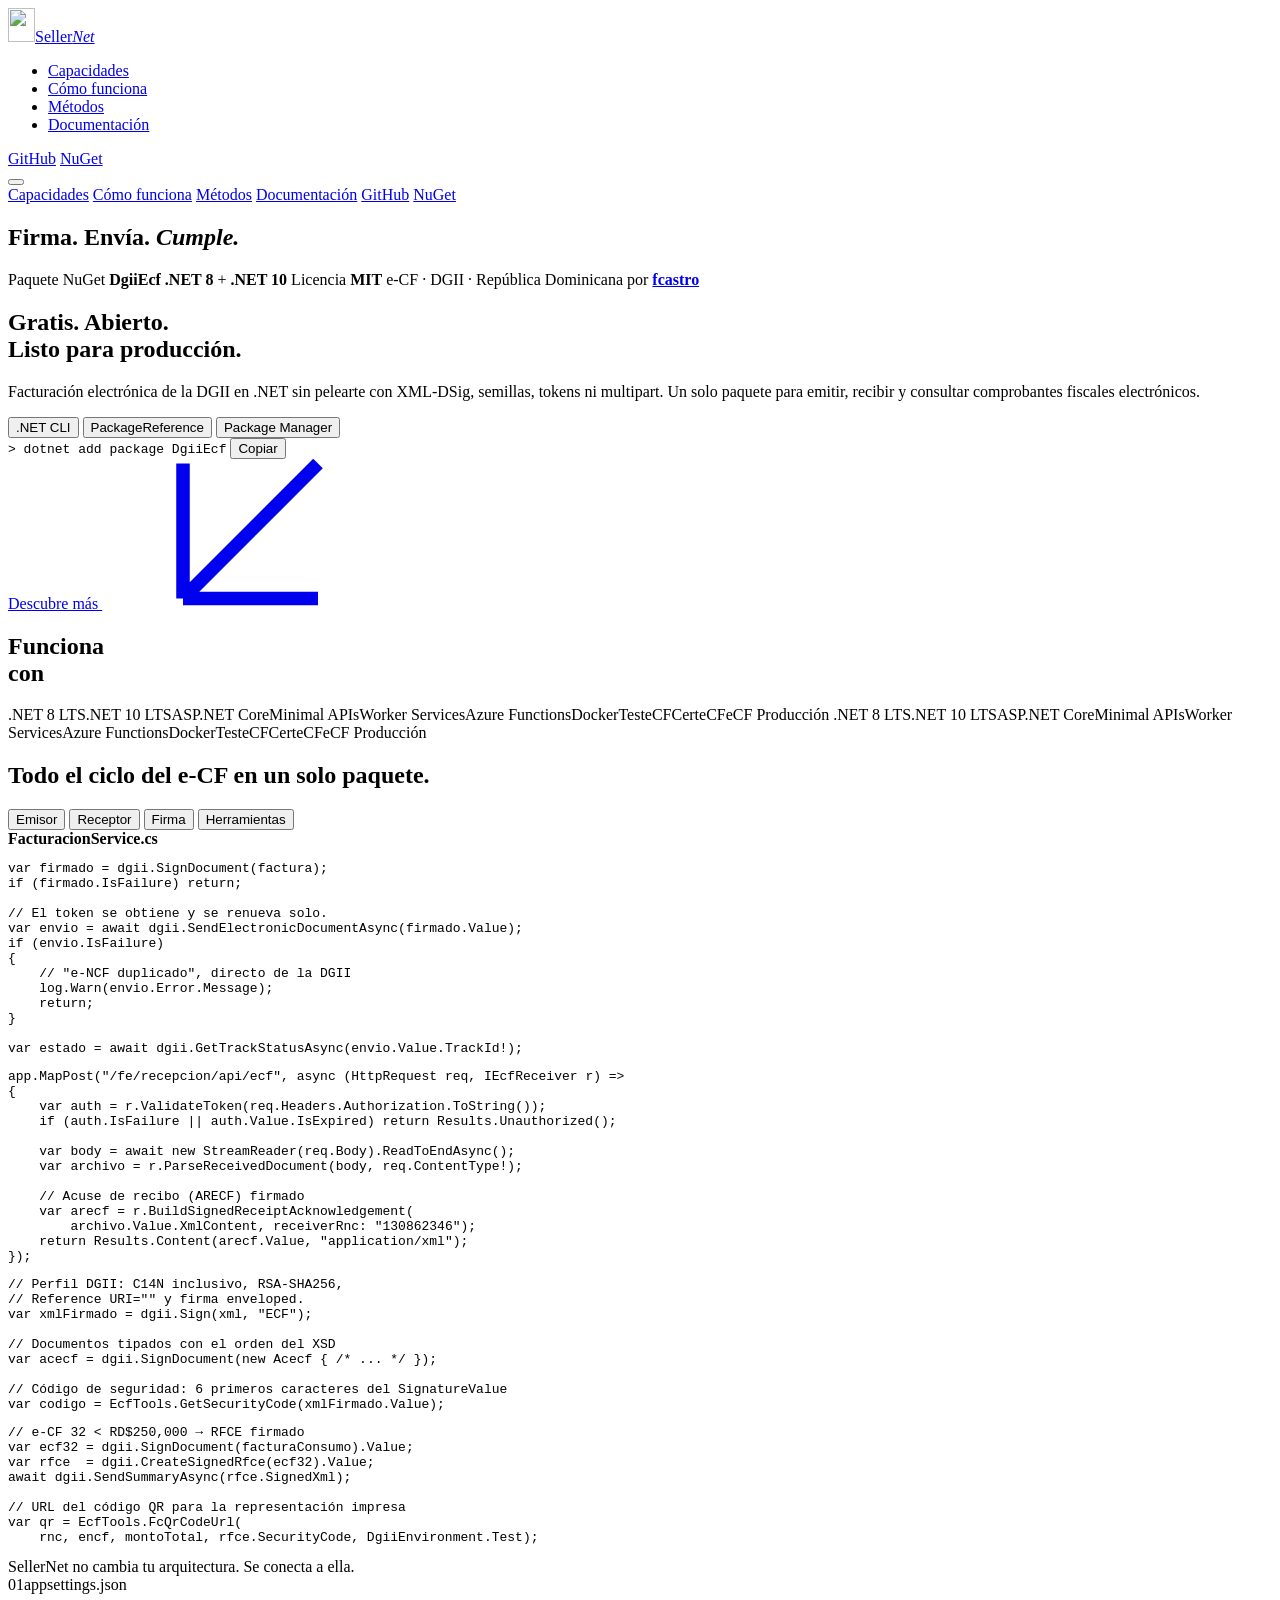
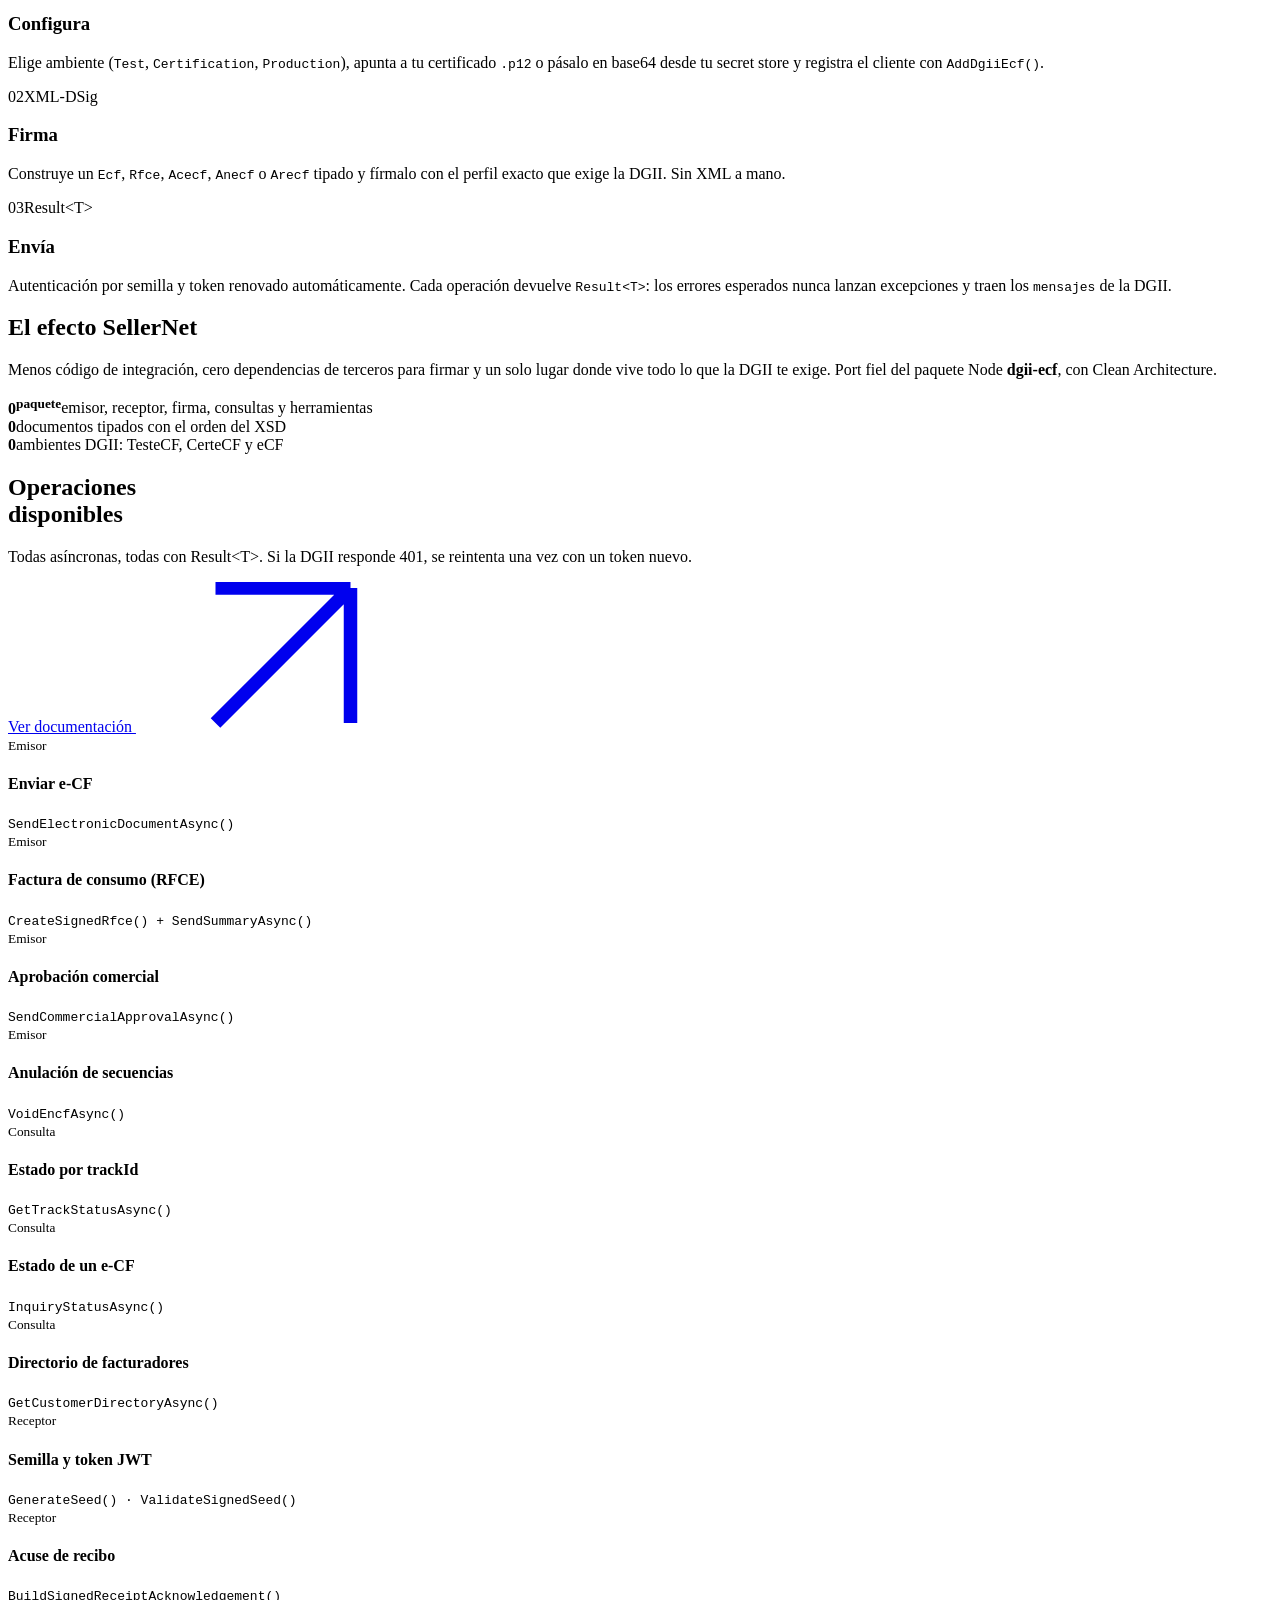
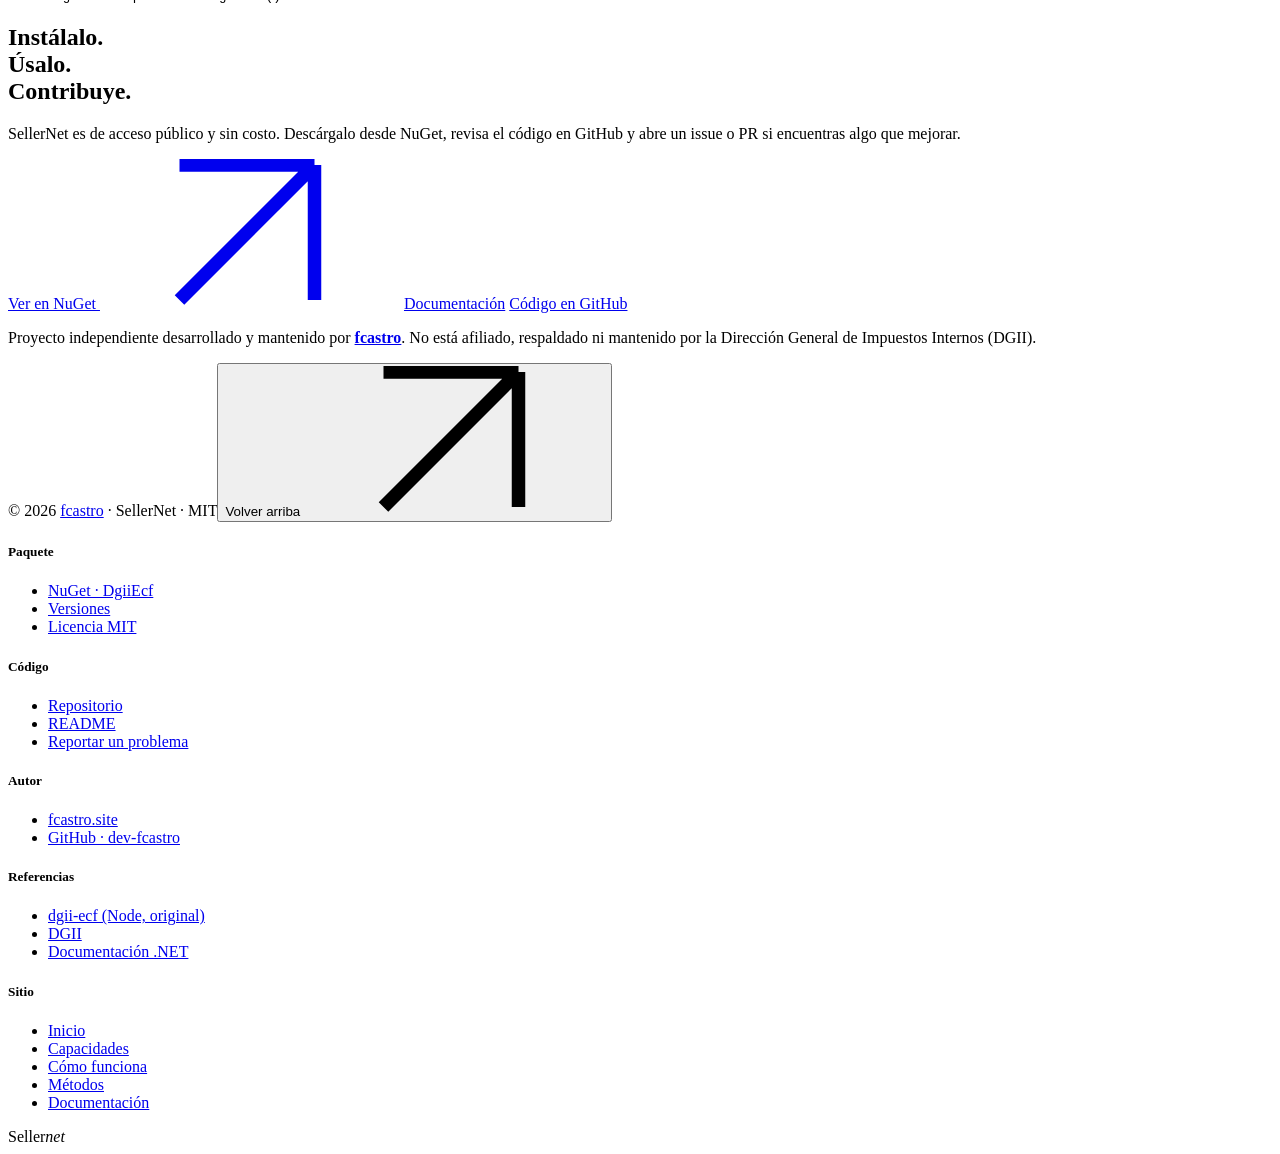
==== commit 7e660784: "feat(site): usa el logo oficial de SellerNet en el menú y el favicon" ====
--- a/site/index.html
+++ b/site/index.html
@@ -18,14 +18,6 @@
 <body>
 
 <svg width="0" height="0" style="position:absolute" aria-hidden="true">
-  <symbol id="logo" viewBox="0 0 64 64">
-    <rect width="64" height="64" rx="14" fill="#004880"/>
-    <path d="M19 14h19l9 9v27H19z" fill="#fff"/>
-    <path d="M38 14v9h9" fill="#9CD2F0"/>
-    <path d="M25 30h16M25 36h10" stroke="#004880" stroke-width="3" stroke-linecap="round"/>
-    <circle cx="44" cy="46" r="9" fill="#35A6E0" stroke="#004880" stroke-width="3"/>
-    <path d="m40 46 3 3 5-6" stroke="#fff" stroke-width="2.6" stroke-linecap="round" stroke-linejoin="round" fill="none"/>
-  </symbol>
   <symbol id="arrow-dr" viewBox="0 0 10 10"><path d="m9.4.3-9 9m0 0v-9m0 9h9" stroke="currentColor" stroke-width=".9" fill="none"/></symbol>
   <symbol id="arrow-ur" viewBox="0 0 10 10"><path d="m.3 9.4 9-9m0 0v9m0-9h-9" stroke="currentColor" stroke-width=".9" fill="none"/></symbol>
 </svg>
@@ -33,7 +25,7 @@
 <header>
   <div class="frame">
     <nav class="nav" aria-label="Principal">
-      <a href="/" class="logo" aria-label="SellerNet, inicio"><svg><use href="#logo"/></svg><span>Seller<em>Net</em></span></a>
+      <a href="/" class="logo" aria-label="SellerNet, inicio"><img src="/logo.svg" alt="" width="27" height="34"><span>Seller<em>Net</em></span></a>
       <ul>
         <li><a href="/#capacidades">Capacidades</a></li>
         <li><a href="/#como">Cómo funciona</a></li>
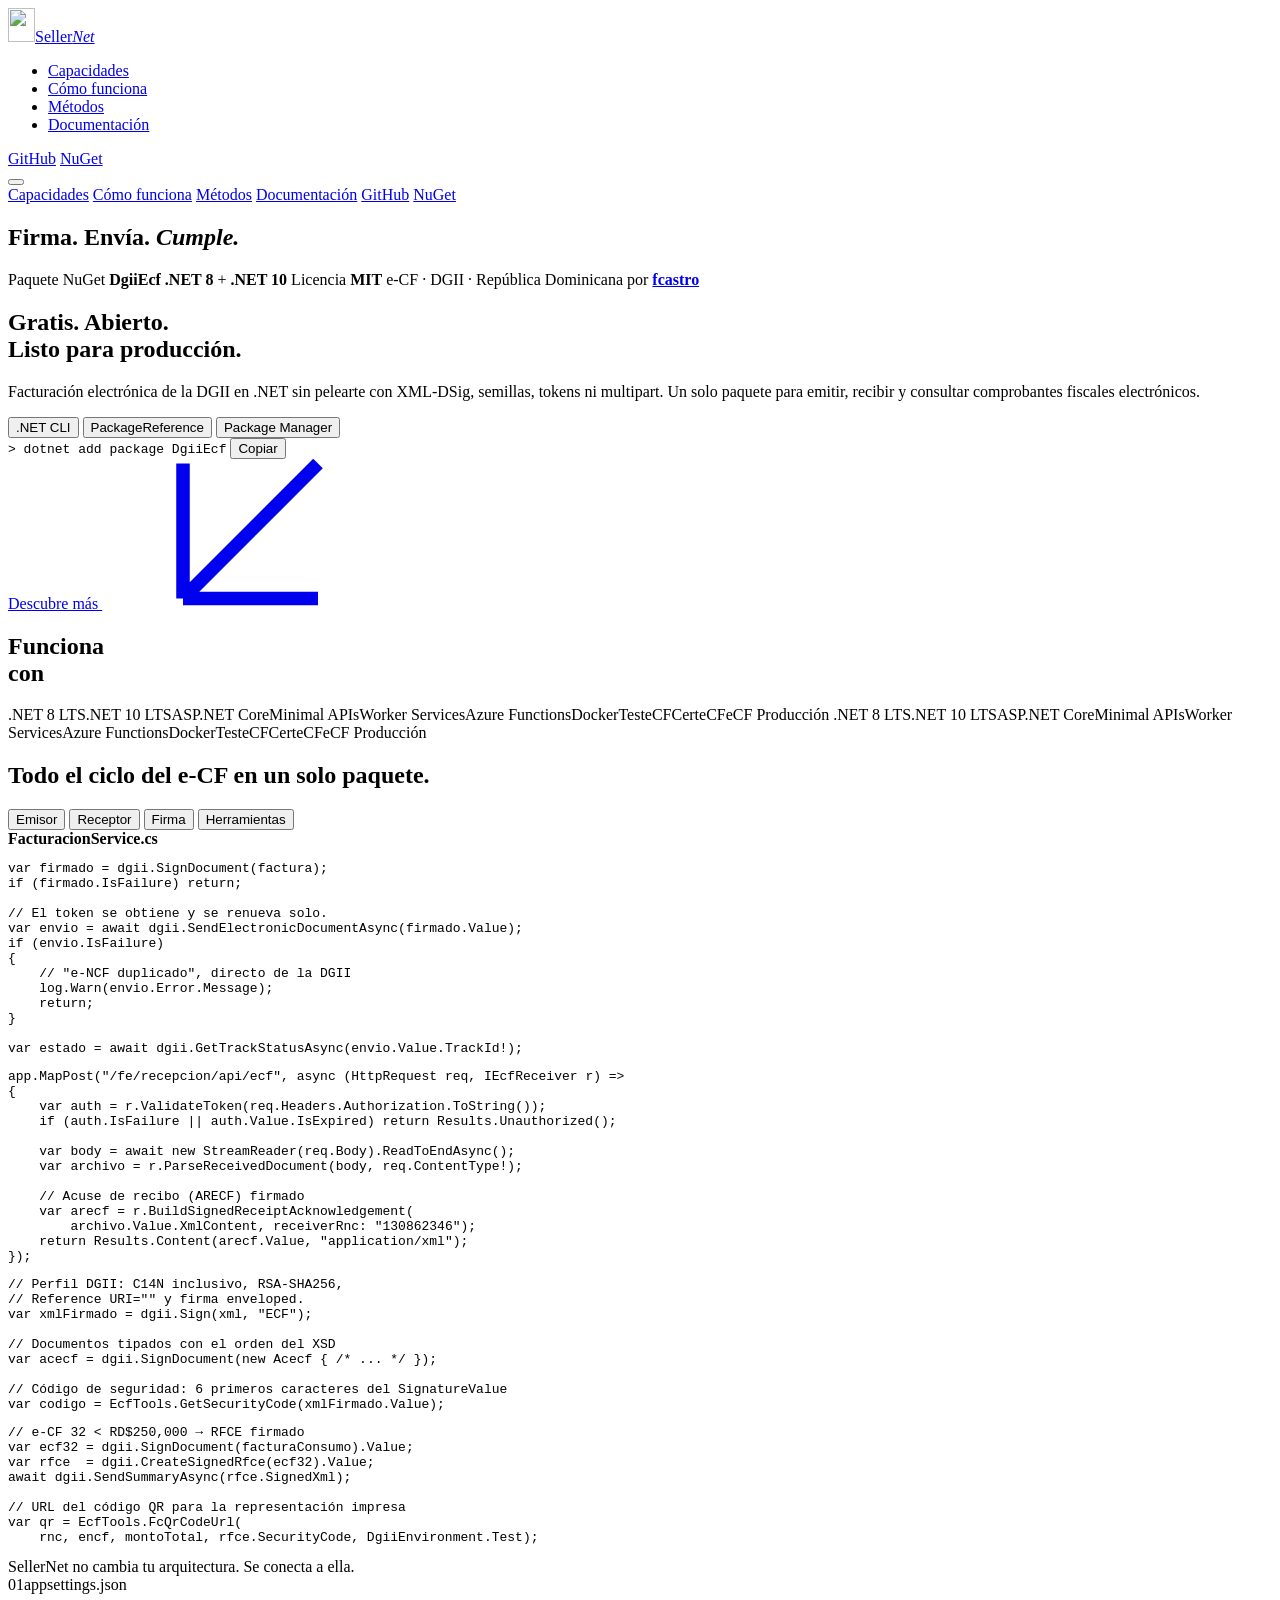
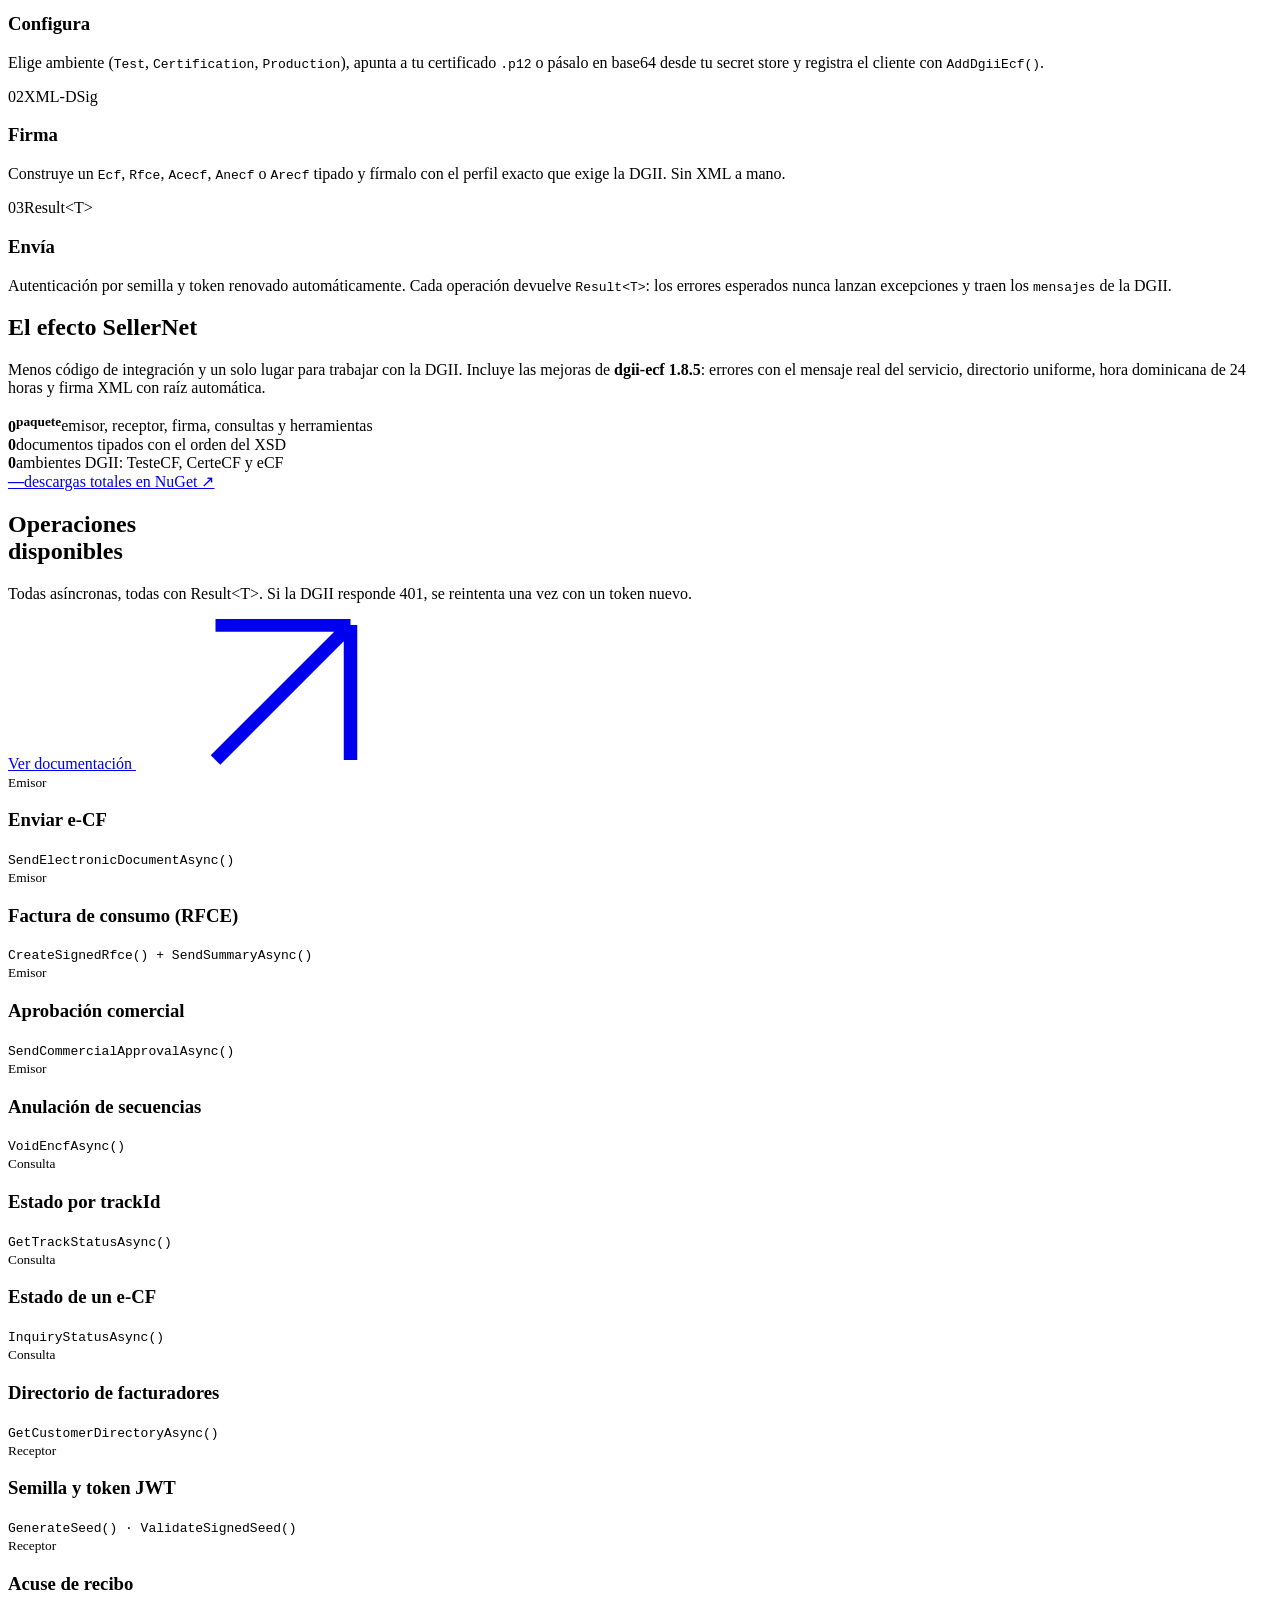
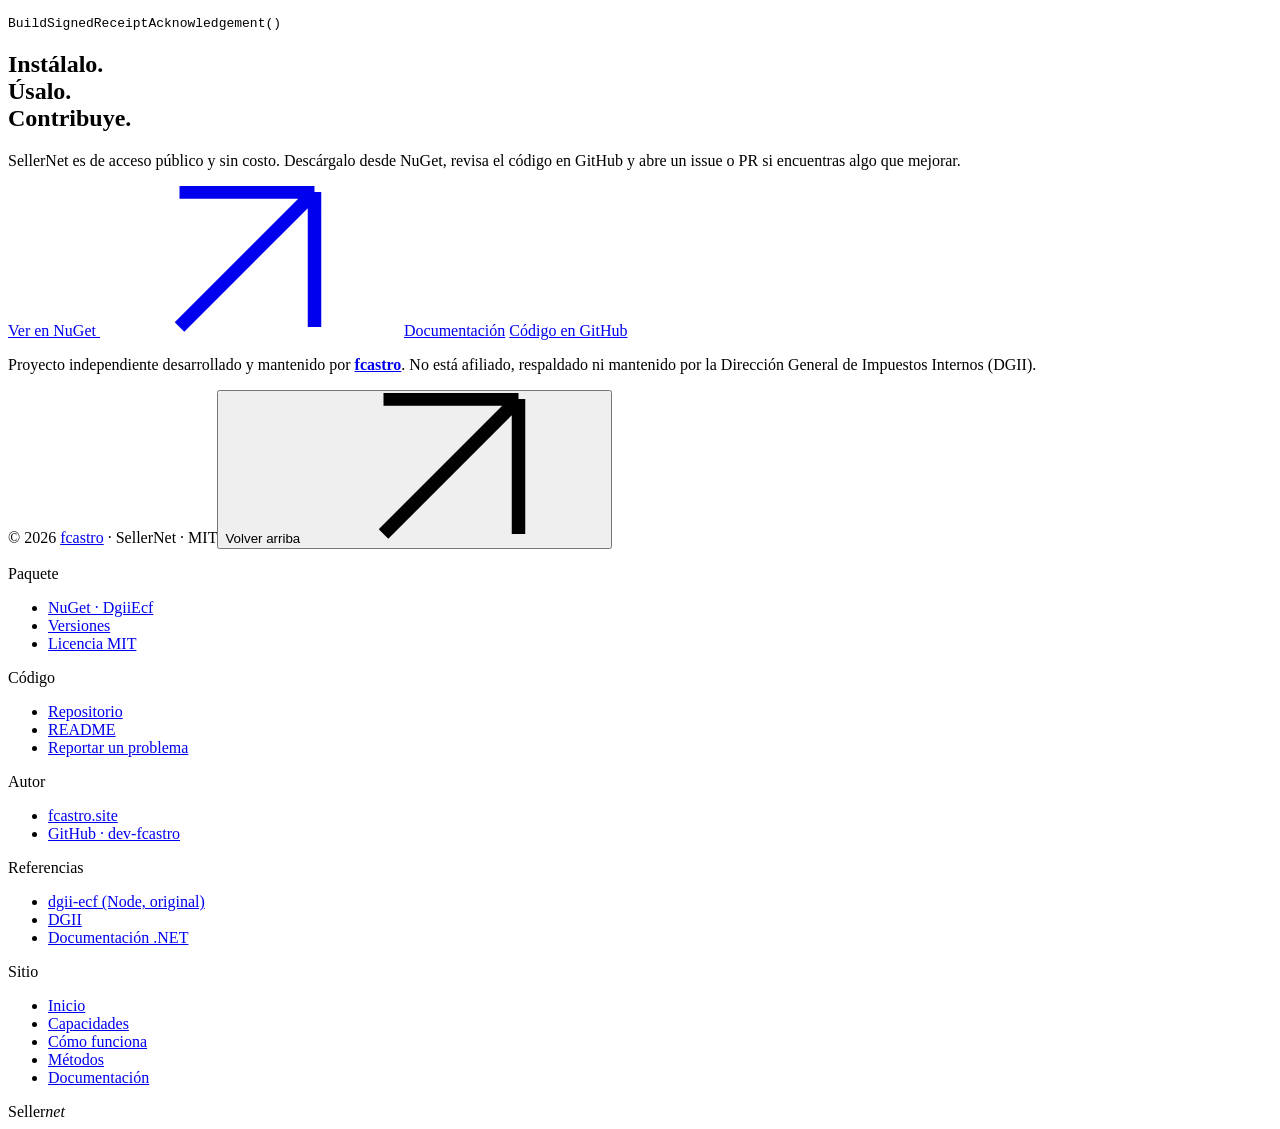
==== commit d875112c: "Prepare SellerNet SEO and DgiiEcf 1.0.1 release" ====
--- a/site/index.html
+++ b/site/index.html
@@ -4,16 +4,58 @@
 <meta charset="utf-8">
 <meta name="viewport" content="width=device-width, initial-scale=1">
 <title>SellerNet · Facturación electrónica DGII para .NET</title>
-<meta name="description" content="SellerNet: paquete NuGet gratuito y open source para la facturación electrónica (e-CF) de la DGII de República Dominicana en .NET 8 y .NET 10. Firma XML-DSig, envío, consultas, RFCE y receptor.">
+<meta name="description" content="SellerNet: paquete NuGet gratuito para facturación electrónica e-CF de la DGII en .NET 8 y 10. Firma XML, envía y consulta comprobantes.">
+<meta name="keywords" content="paquete nuget dgii, paquete nuget dgi, dgii nuget, facturación electrónica dgii .net, e-cf dgii c#, nuget dominican republic, dgii electronic invoicing dotnet, xml-dsig dgii, republica dominicana facturacion electronica nuget">
+<meta name="author" content="Francisco Castro">
+<link rel="canonical" href="https://sellernet.fcastro.site/">
+<meta name="robots" content="index, follow, max-image-preview:large, max-snippet:-1, max-video-preview:-1">
 <meta property="og:title" content="SellerNet · e-CF DGII para .NET">
 <meta property="og:description" content="Firma, envía y recibe comprobantes fiscales electrónicos de la DGII desde .NET con un solo paquete NuGet.">
 <meta property="og:type" content="website">
-<meta name="twitter:card" content="summary">
+<meta property="og:url" content="https://sellernet.fcastro.site/">
+<meta property="og:site_name" content="SellerNet">
+<meta property="og:image" content="https://sellernet.fcastro.site/og-image.png">
+<meta property="og:image:width" content="1200">
+<meta property="og:image:height" content="630">
+<meta property="og:image:alt" content="SellerNet: facturación electrónica DGII para .NET">
+<meta name="twitter:card" content="summary_large_image">
+<meta name="twitter:image" content="https://sellernet.fcastro.site/og-image.png">
 <link rel="icon" href="/favicon.svg" type="image/svg+xml">
 <link rel="preconnect" href="https://fonts.googleapis.com">
 <link rel="preconnect" href="https://fonts.gstatic.com" crossorigin>
 <link href="https://fonts.googleapis.com/css2?family=Space+Grotesk:wght@400;500;700&family=JetBrains+Mono:wght@400;600&display=swap" rel="stylesheet">
 <link rel="stylesheet" href="/styles.css">
+<script type="application/ld+json">
+{
+  "@context": "https://schema.org",
+  "@graph": [
+    {
+      "@type": "SoftwareSourceCode",
+      "@id": "https://sellernet.fcastro.site/#dgiiecf",
+      "name": "DgiiEcf",
+      "alternateName": "SellerNet",
+      "description": "Paquete NuGet gratuito y open source para la facturación electrónica (e-CF) de la DGII de República Dominicana en .NET 8 y .NET 10.",
+      "programmingLanguage": "C#",
+      "runtimePlatform": [".NET 8", ".NET 10"],
+      "license": "https://github.com/dev-fcastro/dgii-ecf/blob/master/LICENSE",
+      "codeRepository": "https://github.com/dev-fcastro/dgii-ecf",
+      "downloadUrl": "https://www.nuget.org/packages/DgiiEcf",
+      "url": "https://sellernet.fcastro.site/",
+      "author": { "@type": "Person", "name": "Francisco Daniel Castro Borrome", "url": "https://www.fcastro.site/", "sameAs": "https://www.fcastro.site/#francisco-castro" },
+      "keywords": "DGII, e-CF, facturación electrónica, NuGet, .NET, República Dominicana"
+    },
+    {
+      "@type": "WebSite",
+      "@id": "https://sellernet.fcastro.site/#website",
+      "url": "https://sellernet.fcastro.site/",
+      "name": "SellerNet",
+      "description": "Sitio de SellerNet (paquete NuGet DgiiEcf) para la facturación electrónica de la DGII en .NET.",
+      "about": { "@id": "https://sellernet.fcastro.site/#dgiiecf" },
+      "publisher": { "@type": "Person", "name": "Francisco Daniel Castro Borrome", "url": "https://www.fcastro.site/" }
+    }
+  ]
+}
+</script>
 </head>
 <body>
 
@@ -79,7 +121,7 @@
         <div class="install" id="install">
           <div class="install-tabs" role="tablist">
             <button role="tab" aria-selected="true" data-cmd="dotnet add package DgiiEcf" data-prefix="&gt;">.NET CLI</button>
-            <button role="tab" aria-selected="false" data-cmd='&lt;PackageReference Include="DgiiEcf" Version="1.0.0" /&gt;' data-prefix="">PackageReference</button>
+            <button role="tab" aria-selected="false" data-cmd='&lt;PackageReference Include="DgiiEcf" Version="1.0.1" /&gt;' data-prefix="">PackageReference</button>
             <button role="tab" aria-selected="false" data-cmd="Install-Package DgiiEcf" data-prefix="PM&gt;">Package Manager</button>
           </div>
           <div class="install-body">
@@ -213,12 +255,13 @@
       <div class="effect">
         <div class="effect-intro">
           <h2 class="h2 reveal">El efecto SellerNet</h2>
-          <p class="caps muted">Menos código de integración, cero dependencias de terceros para firmar y un solo lugar donde vive todo lo que la DGII te exige. Port fiel del paquete Node <b>dgii-ecf</b>, con Clean Architecture.</p>
+          <p class="caps muted">Menos código de integración y un solo lugar para trabajar con la DGII. Incluye las mejoras de <b>dgii-ecf 1.8.5</b>: errores con el mensaje real del servicio, directorio uniforme, hora dominicana de 24 horas y firma XML con raíz automática.</p>
         </div>
         <div class="effect-grid">
           <div class="stat big"><b><span data-count="1">0</span><sup>paquete</sup></b><span class="caps">emisor, receptor, firma, consultas y herramientas</span></div>
           <div class="stat"><b><span data-count="5">0</span></b><span class="caps">documentos tipados con el orden del XSD</span></div>
           <div class="stat"><b><span data-count="3">0</span></b><span class="caps">ambientes DGII: TesteCF, CerteCF y eCF</span></div>
+          <a class="stat downloads" href="https://www.nuget.org/packages/DgiiEcf" target="_blank" rel="noopener" aria-label="Ver las descargas de DgiiEcf en NuGet"><b id="nuget-downloads">—</b><span class="caps">descargas totales en NuGet ↗</span></a>
         </div>
       </div>
     </div>
@@ -235,15 +278,15 @@
           <a class="btn light" href="/docs">Ver documentación <svg class="arrow"><use href="#arrow-ur"/></svg></a>
         </div>
         <div class="ops">
-          <div class="op"><small>Emisor</small><h4>Enviar e-CF</h4><code>SendElectronicDocumentAsync()</code></div>
-          <div class="op"><small>Emisor</small><h4>Factura de consumo (RFCE)</h4><code>CreateSignedRfce() + SendSummaryAsync()</code></div>
-          <div class="op"><small>Emisor</small><h4>Aprobación comercial</h4><code>SendCommercialApprovalAsync()</code></div>
-          <div class="op"><small>Emisor</small><h4>Anulación de secuencias</h4><code>VoidEncfAsync()</code></div>
-          <div class="op"><small>Consulta</small><h4>Estado por trackId</h4><code>GetTrackStatusAsync()</code></div>
-          <div class="op"><small>Consulta</small><h4>Estado de un e-CF</h4><code>InquiryStatusAsync()</code></div>
-          <div class="op"><small>Consulta</small><h4>Directorio de facturadores</h4><code>GetCustomerDirectoryAsync()</code></div>
-          <div class="op"><small>Receptor</small><h4>Semilla y token JWT</h4><code>GenerateSeed() · ValidateSignedSeed()</code></div>
-          <div class="op"><small>Receptor</small><h4>Acuse de recibo</h4><code>BuildSignedReceiptAcknowledgement()</code></div>
+          <div class="op"><small>Emisor</small><h3>Enviar e-CF</h3><code>SendElectronicDocumentAsync()</code></div>
+          <div class="op"><small>Emisor</small><h3>Factura de consumo (RFCE)</h3><code>CreateSignedRfce() + SendSummaryAsync()</code></div>
+          <div class="op"><small>Emisor</small><h3>Aprobación comercial</h3><code>SendCommercialApprovalAsync()</code></div>
+          <div class="op"><small>Emisor</small><h3>Anulación de secuencias</h3><code>VoidEncfAsync()</code></div>
+          <div class="op"><small>Consulta</small><h3>Estado por trackId</h3><code>GetTrackStatusAsync()</code></div>
+          <div class="op"><small>Consulta</small><h3>Estado de un e-CF</h3><code>InquiryStatusAsync()</code></div>
+          <div class="op"><small>Consulta</small><h3>Directorio de facturadores</h3><code>GetCustomerDirectoryAsync()</code></div>
+          <div class="op"><small>Receptor</small><h3>Semilla y token JWT</h3><code>GenerateSeed() · ValidateSignedSeed()</code></div>
+          <div class="op"><small>Receptor</small><h3>Acuse de recibo</h3><code>BuildSignedReceiptAcknowledgement()</code></div>
         </div>
       </div>
     </div>
@@ -277,26 +320,26 @@
   <div class="h-rule"></div>
   <div class="frame">
     <div class="foot-nav">
-      <div><h5>Paquete</h5><ul>
+      <div><p class="foot-heading">Paquete</p><ul>
         <li><a href="https://www.nuget.org/packages/DgiiEcf" target="_blank" rel="noopener">NuGet · DgiiEcf</a></li>
         <li><a href="https://www.nuget.org/packages/DgiiEcf#versions-body-tab" target="_blank" rel="noopener">Versiones</a></li>
         <li><a href="https://github.com/dev-fcastro/dgii-ecf/blob/master/LICENSE" target="_blank" rel="noopener">Licencia MIT</a></li>
       </ul></div>
-      <div><h5>Código</h5><ul>
+      <div><p class="foot-heading">Código</p><ul>
         <li><a href="https://github.com/dev-fcastro/dgii-ecf" target="_blank" rel="noopener">Repositorio</a></li>
         <li><a href="https://github.com/dev-fcastro/dgii-ecf#readme" target="_blank" rel="noopener">README</a></li>
         <li><a href="https://github.com/dev-fcastro/dgii-ecf/issues" target="_blank" rel="noopener">Reportar un problema</a></li>
       </ul></div>
-      <div><h5>Autor</h5><ul>
+      <div><p class="foot-heading">Autor</p><ul>
         <li><a href="https://www.fcastro.site" target="_blank" rel="noopener">fcastro.site</a></li>
         <li><a href="https://github.com/dev-fcastro" target="_blank" rel="noopener">GitHub · dev-fcastro</a></li>
       </ul></div>
-      <div><h5>Referencias</h5><ul>
+      <div><p class="foot-heading">Referencias</p><ul>
         <li><a href="https://github.com/victors1681/dgii-ecf" target="_blank" rel="noopener">dgii-ecf (Node, original)</a></li>
         <li><a href="https://dgii.gov.do" target="_blank" rel="noopener">DGII</a></li>
         <li><a href="https://learn.microsoft.com/dotnet/" target="_blank" rel="noopener">Documentación .NET</a></li>
       </ul></div>
-      <div><h5>Sitio</h5><ul>
+      <div><p class="foot-heading">Sitio</p><ul>
         <li><a href="/">Inicio</a></li>
         <li><a href="/#capacidades">Capacidades</a></li>
         <li><a href="/#como">Cómo funciona</a></li>
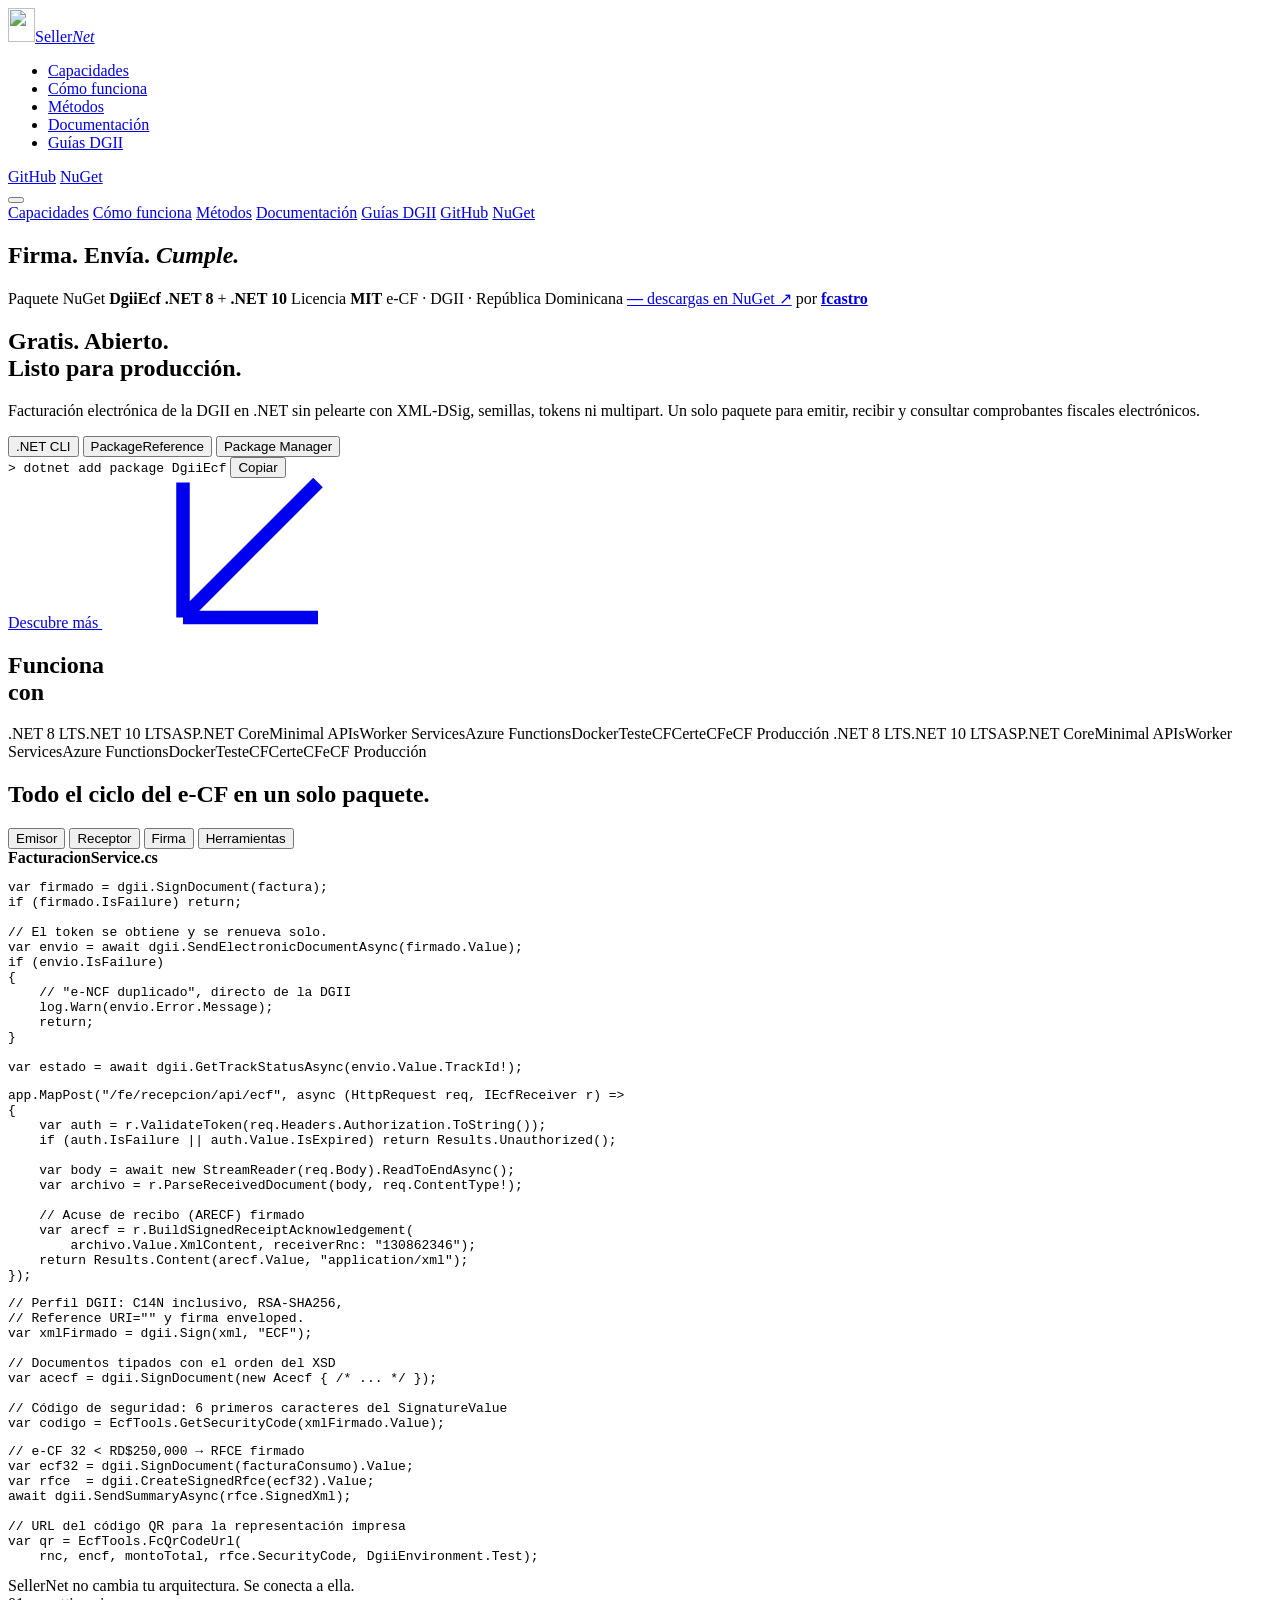
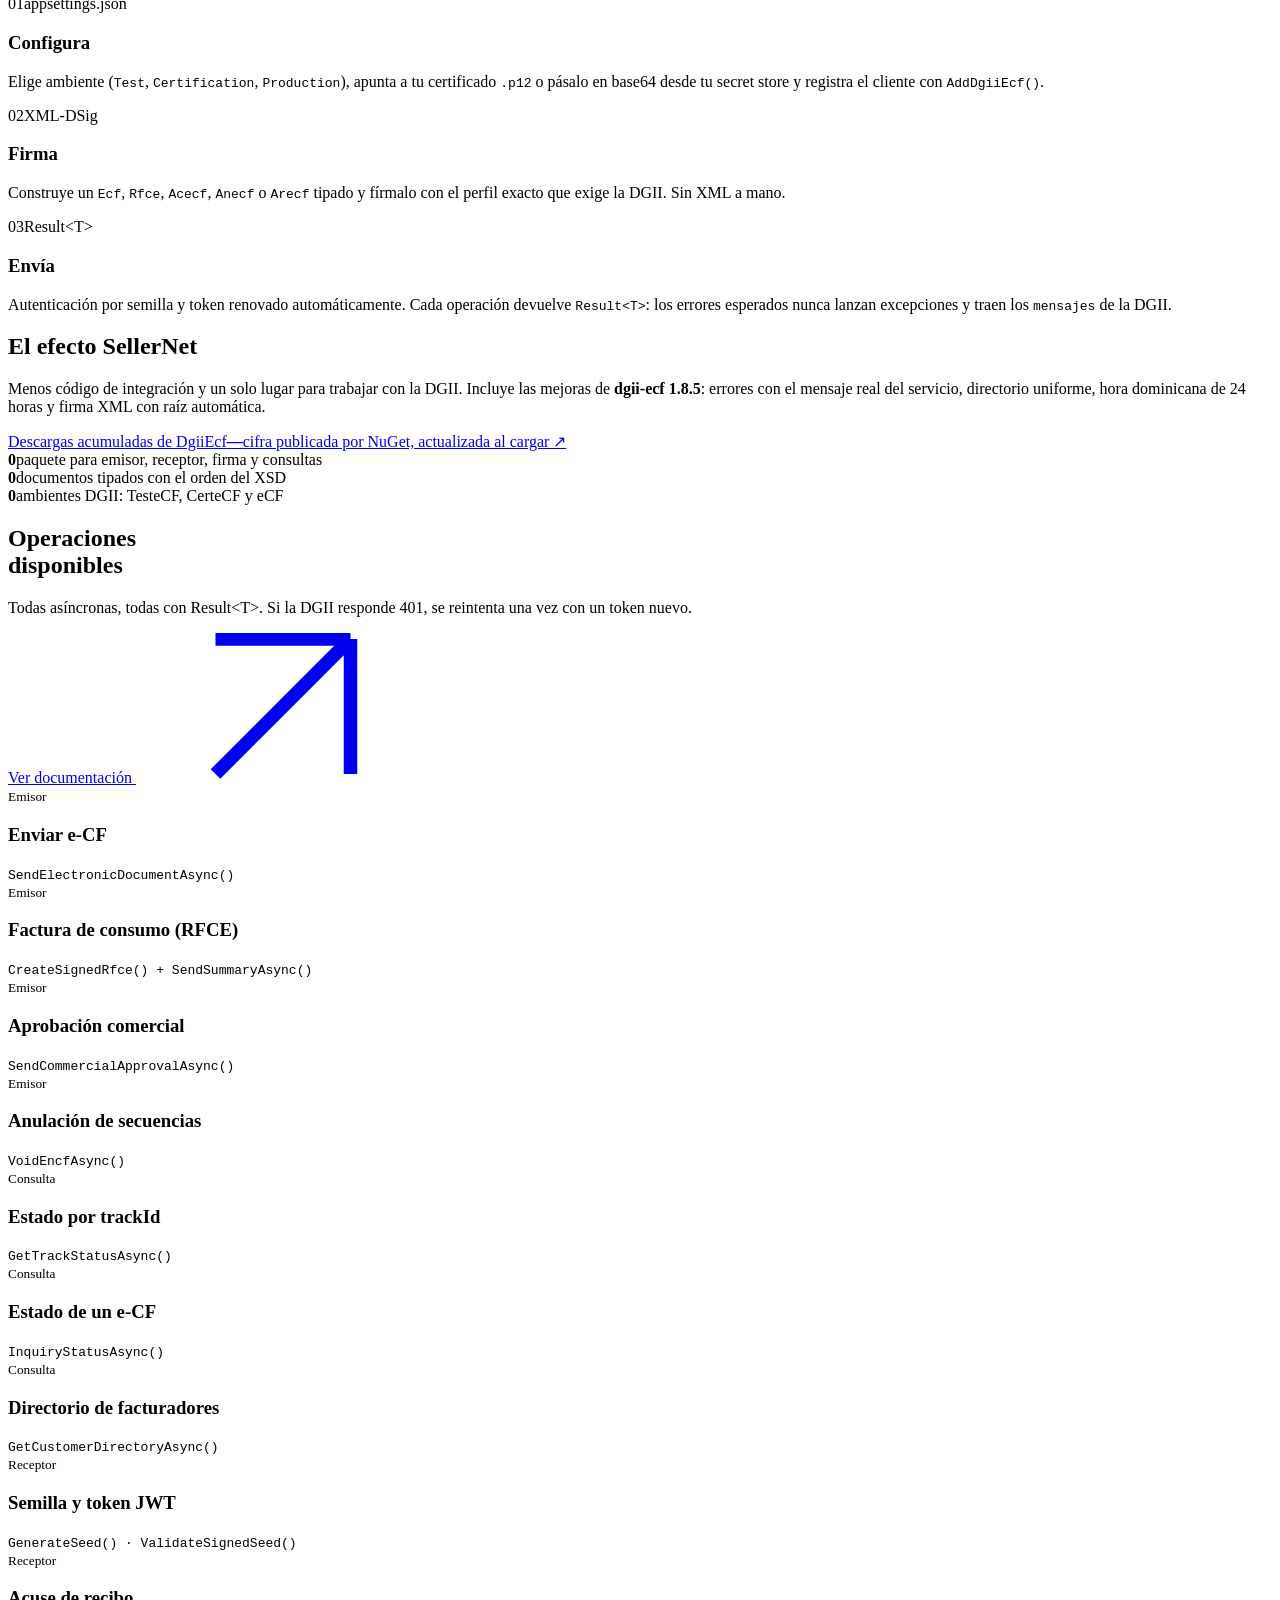
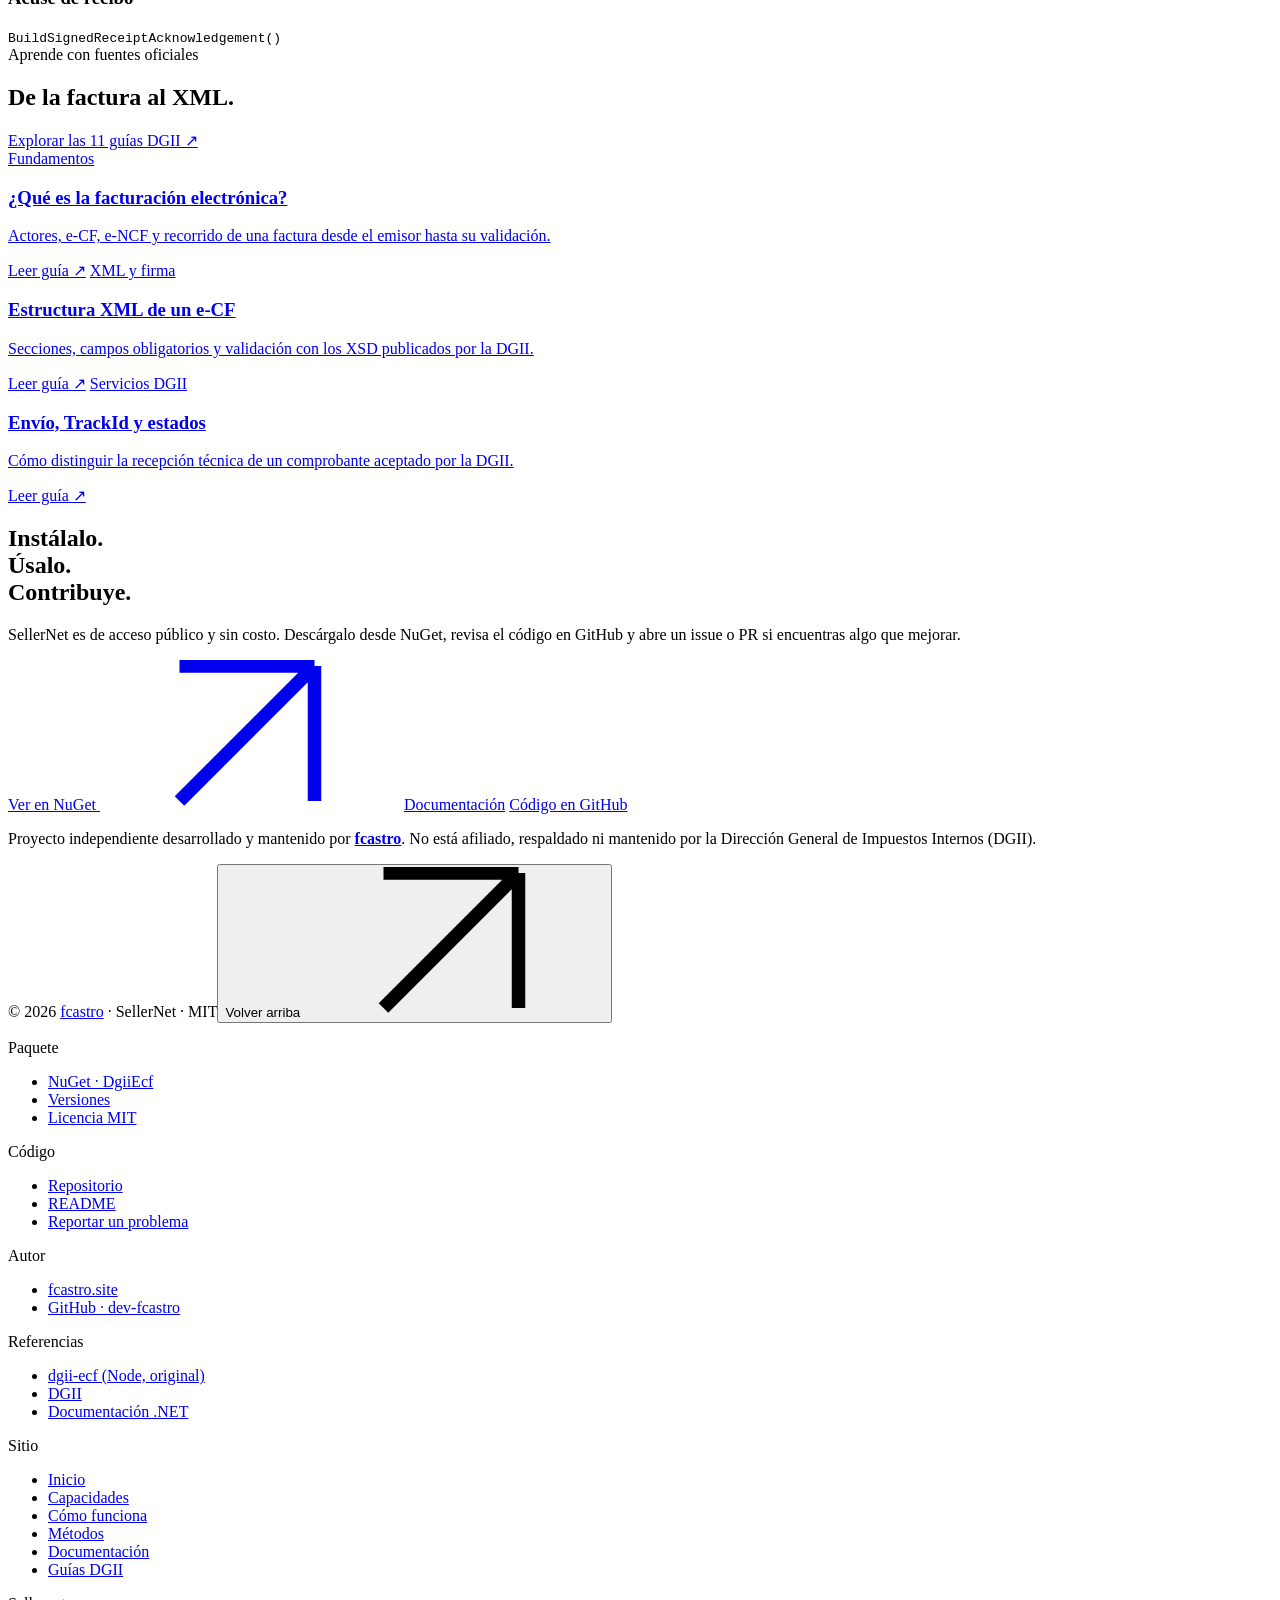
==== commit c914b61d: "Add DGII source-backed technical guides and highlight NuGet downloads" ====
--- a/site/index.html
+++ b/site/index.html
@@ -25,6 +25,7 @@
 <link rel="preconnect" href="https://fonts.gstatic.com" crossorigin>
 <link href="https://fonts.googleapis.com/css2?family=Space+Grotesk:wght@400;500;700&family=JetBrains+Mono:wght@400;600&display=swap" rel="stylesheet">
 <link rel="stylesheet" href="/styles.css">
+<link rel="stylesheet" href="/guides.css">
 <script type="application/ld+json">
 {
   "@context": "https://schema.org",
@@ -73,6 +74,7 @@
         <li><a href="/#como">Cómo funciona</a></li>
         <li><a href="/#metodos">Métodos</a></li>
         <li><a href="/docs">Documentación</a></li>
+        <li><a href="/guias">Guías DGII</a></li>
       </ul>
       <div class="nav-cta">
         <a class="btn-ghost" href="https://github.com/dev-fcastro/dgii-ecf" target="_blank" rel="noopener"><i></i><i></i><i></i><i></i>GitHub</a>
@@ -87,6 +89,7 @@
     <a href="/#como">Cómo funciona</a>
     <a href="/#metodos">Métodos</a>
     <a href="/docs">Documentación</a>
+    <a href="/guias">Guías DGII</a>
     <a href="https://github.com/dev-fcastro/dgii-ecf" target="_blank" rel="noopener">GitHub</a>
     <a href="https://www.nuget.org/packages/DgiiEcf" target="_blank" rel="noopener">NuGet</a>
   </div>
@@ -107,6 +110,7 @@
           <span><b>.NET 8</b> + <b>.NET 10</b></span>
           <span>Licencia <b>MIT</b></span>
           <span>e-CF · DGII · República Dominicana</span>
+          <span><a href="https://www.nuget.org/packages/DgiiEcf" target="_blank" rel="noopener"><b data-nuget-downloads>—</b> descargas en NuGet ↗</a></span>
           <span>por <a href="https://www.fcastro.site" target="_blank" rel="noopener"><b>fcastro</b></a></span>
         </div>
       </div>
@@ -258,10 +262,10 @@
           <p class="caps muted">Menos código de integración y un solo lugar para trabajar con la DGII. Incluye las mejoras de <b>dgii-ecf 1.8.5</b>: errores con el mensaje real del servicio, directorio uniforme, hora dominicana de 24 horas y firma XML con raíz automática.</p>
         </div>
         <div class="effect-grid">
-          <div class="stat big"><b><span data-count="1">0</span><sup>paquete</sup></b><span class="caps">emisor, receptor, firma, consultas y herramientas</span></div>
+          <a class="stat big downloads" href="https://www.nuget.org/packages/DgiiEcf" target="_blank" rel="noopener" aria-label="Ver las descargas acumuladas de DgiiEcf en NuGet"><span class="caps">Descargas acumuladas de DgiiEcf</span><b data-nuget-downloads aria-live="polite">—</b><span class="caps">cifra publicada por NuGet, actualizada al cargar ↗</span></a>
+          <div class="stat"><b><span data-count="1">0</span></b><span class="caps">paquete para emisor, receptor, firma y consultas</span></div>
           <div class="stat"><b><span data-count="5">0</span></b><span class="caps">documentos tipados con el orden del XSD</span></div>
           <div class="stat"><b><span data-count="3">0</span></b><span class="caps">ambientes DGII: TesteCF, CerteCF y eCF</span></div>
-          <a class="stat downloads" href="https://www.nuget.org/packages/DgiiEcf" target="_blank" rel="noopener" aria-label="Ver las descargas de DgiiEcf en NuGet"><b id="nuget-downloads">—</b><span class="caps">descargas totales en NuGet ↗</span></a>
         </div>
       </div>
     </div>
@@ -288,6 +292,20 @@
           <div class="op"><small>Receptor</small><h3>Semilla y token JWT</h3><code>GenerateSeed() · ValidateSignedSeed()</code></div>
           <div class="op"><small>Receptor</small><h3>Acuse de recibo</h3><code>BuildSignedReceiptAcknowledgement()</code></div>
         </div>
+      </div>
+    </div>
+  </section>
+
+  <section id="guias" class="guide-home-section">
+    <div class="frame">
+      <div class="guide-home-head">
+        <div><span class="guide-eyebrow">Aprende con fuentes oficiales</span><h2>De la factura al XML.</h2></div>
+        <a href="/guias">Explorar las 11 guías DGII ↗</a>
+      </div>
+      <div class="guide-grid">
+        <a class="guide-card" href="/guias/que-es-facturacion-electronica"><span class="guide-card-kind">Fundamentos</span><h3>¿Qué es la facturación electrónica?</h3><p>Actores, e-CF, e-NCF y recorrido de una factura desde el emisor hasta su validación.</p><span class="guide-card-link">Leer guía ↗</span></a>
+        <a class="guide-card" href="/guias/estructura-xml-ecf"><span class="guide-card-kind">XML y firma</span><h3>Estructura XML de un e-CF</h3><p>Secciones, campos obligatorios y validación con los XSD publicados por la DGII.</p><span class="guide-card-link">Leer guía ↗</span></a>
+        <a class="guide-card" href="/guias/envio-trackid-estados-ecf"><span class="guide-card-kind">Servicios DGII</span><h3>Envío, TrackId y estados</h3><p>Cómo distinguir la recepción técnica de un comprobante aceptado por la DGII.</p><span class="guide-card-link">Leer guía ↗</span></a>
       </div>
     </div>
   </section>
@@ -345,6 +363,7 @@
         <li><a href="/#como">Cómo funciona</a></li>
         <li><a href="/#metodos">Métodos</a></li>
         <li><a href="/docs">Documentación</a></li>
+        <li><a href="/guias">Guías DGII</a></li>
       </ul></div>
     </div>
   </div>
